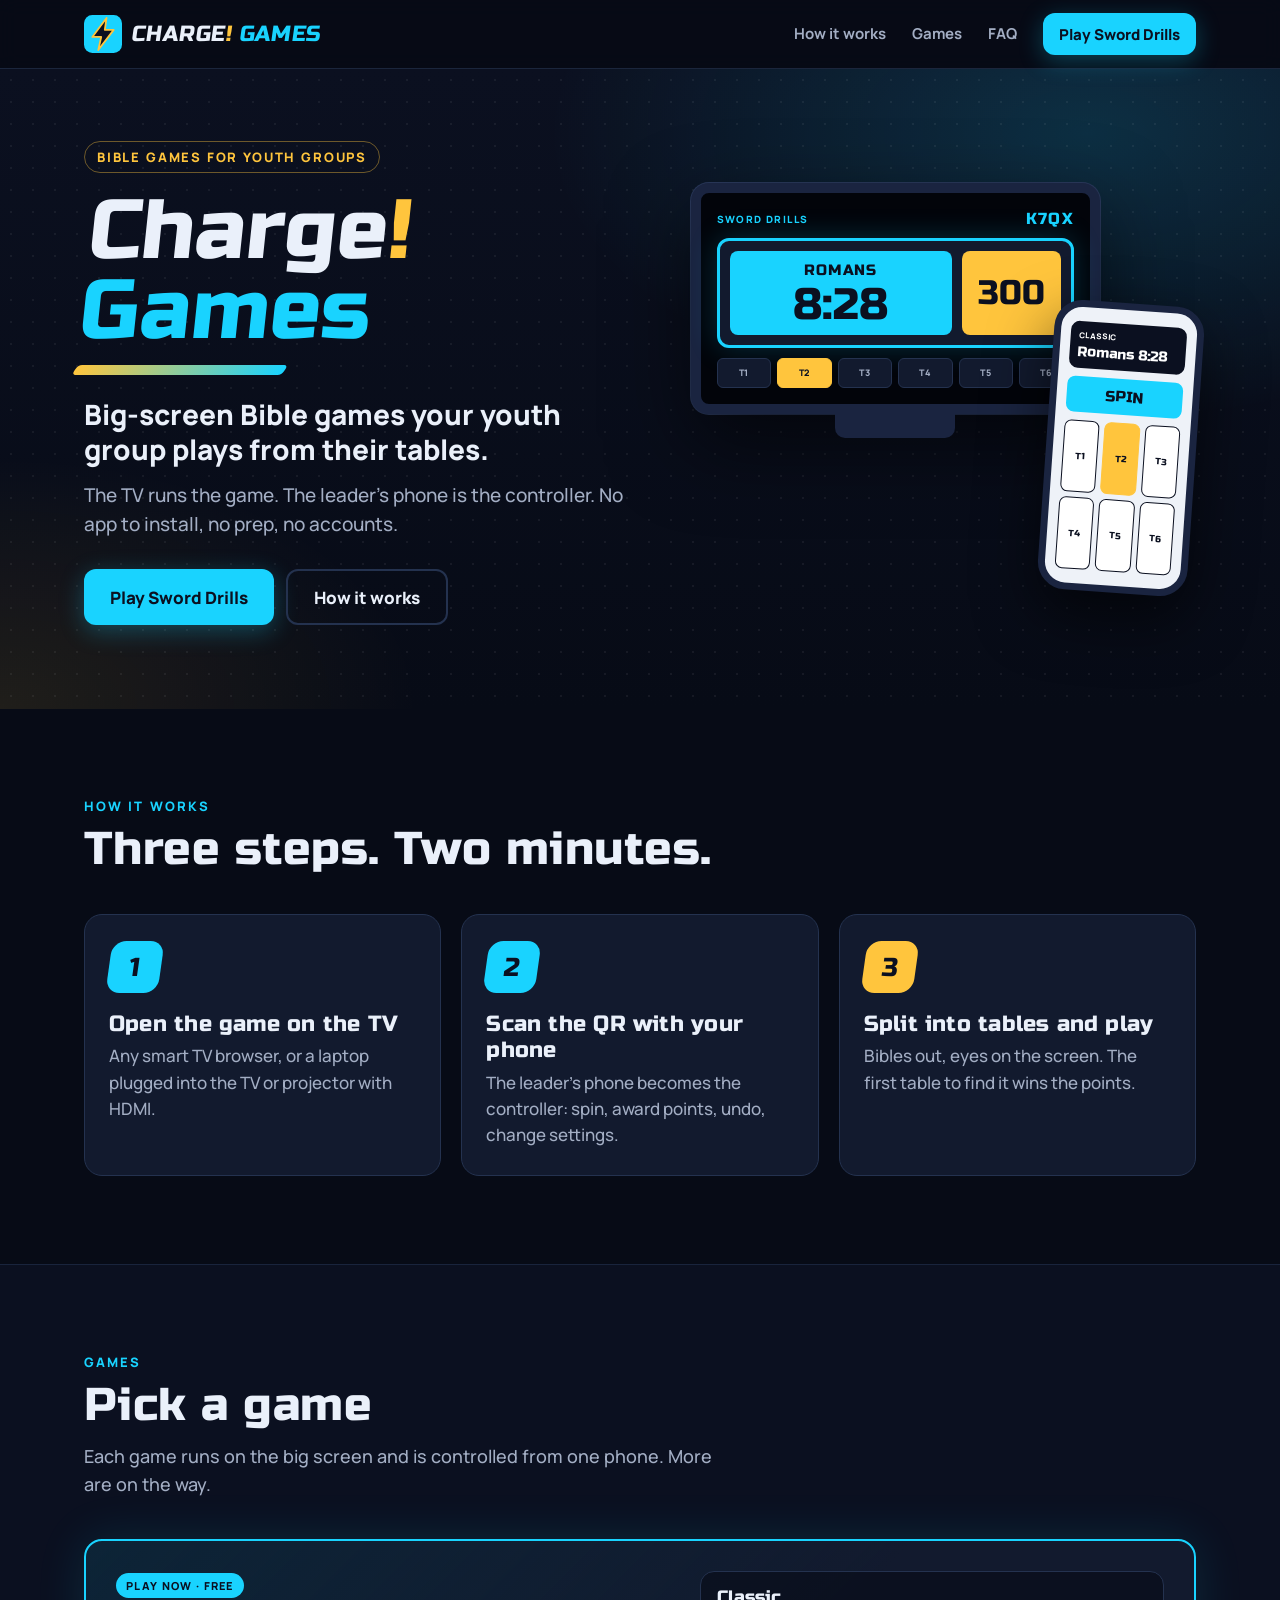
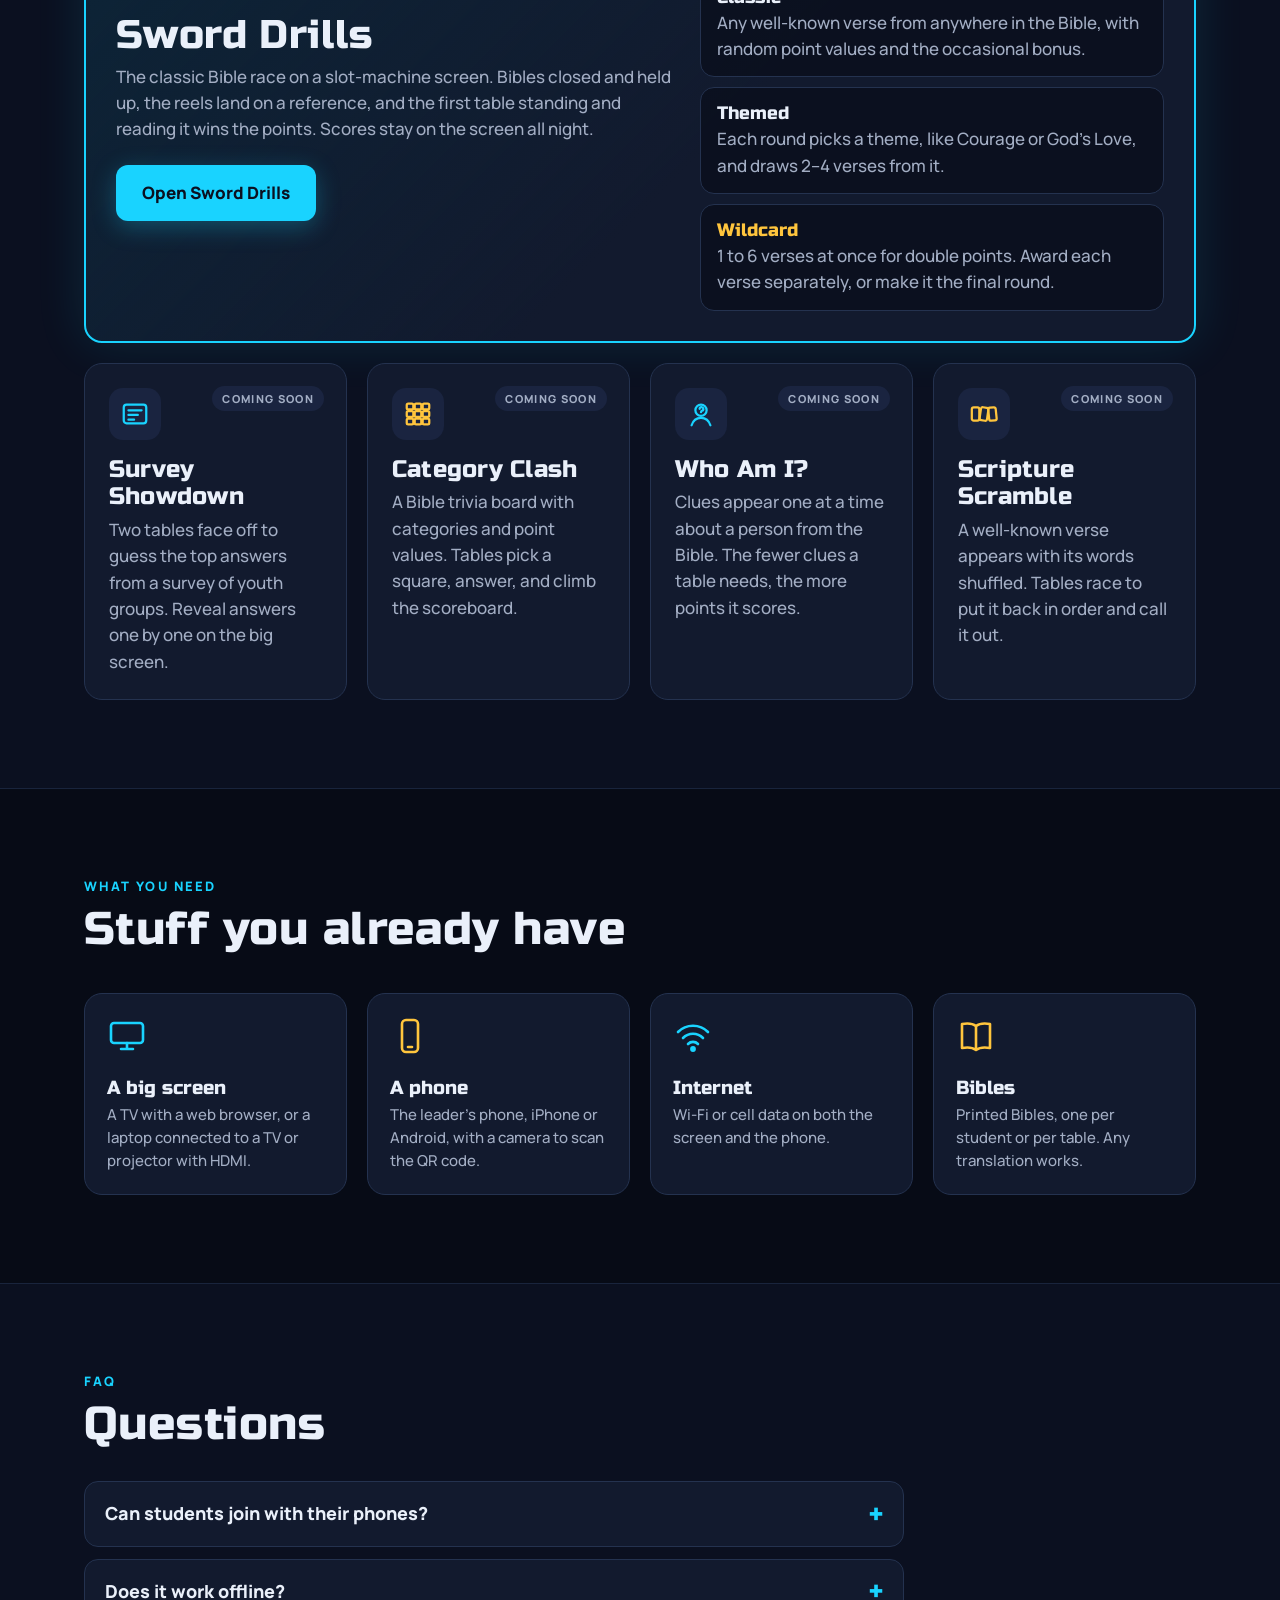
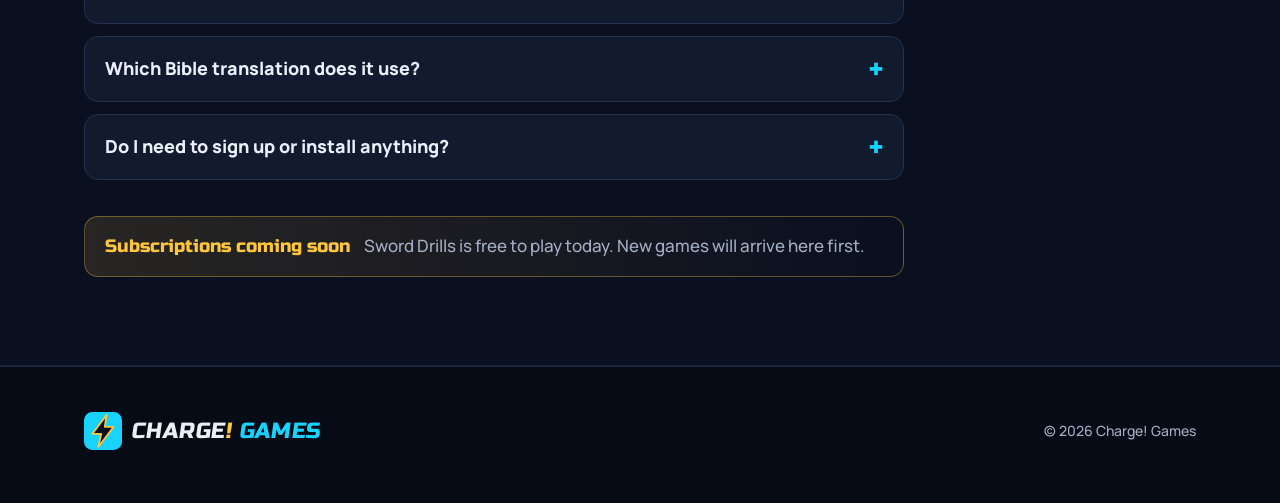
==== index.html @ de653fb7 "Charge! Games: landing page (hero, how it works, game cards, what you need, FAQ), brand assets (word" ====
<!DOCTYPE html>
<html lang="en">
<head>
  <meta charset="utf-8">
  <meta name="viewport" content="width=device-width, initial-scale=1">
  <title>Charge! Games · Big-screen Bible games for youth groups</title>
  <meta name="description" content="Big-screen Bible games your youth group plays from their tables. The TV runs the game, the leader's phone is the controller. No app, no prep.">
  <link rel="canonical" href="https://pastorontherun.github.io/charge-games/">
  <meta name="theme-color" content="#0B1020">
  <meta property="og:type" content="website">
  <meta property="og:site_name" content="Charge! Games">
  <meta property="og:title" content="Charge! Games · Big-screen Bible games for youth groups">
  <meta property="og:description" content="The TV runs the game, the leader's phone is the controller. No app, no prep. Play Sword Drills free.">
  <meta property="og:url" content="https://pastorontherun.github.io/charge-games/">
  <meta property="og:image" content="https://pastorontherun.github.io/charge-games/assets/og.png">
  <meta property="og:image:width" content="1200">
  <meta property="og:image:height" content="630">
  <meta property="og:image:alt" content="Charge! Games: big-screen Bible games your youth group plays from their tables">
  <meta name="twitter:card" content="summary_large_image">
  <link rel="icon" type="image/svg+xml" href="assets/favicon.svg">
  <link rel="icon" type="image/png" sizes="32x32" href="assets/favicon-32.png">
  <link rel="apple-touch-icon" href="assets/apple-touch-icon.png">
  <link rel="preconnect" href="https://fonts.googleapis.com">
  <link rel="preconnect" href="https://fonts.gstatic.com" crossorigin>
  <link rel="stylesheet" href="https://fonts.googleapis.com/css2?family=Russo+One&family=Manrope:wght@500;600;700;800&display=swap">
  <style>
    :root { --ink: #0B1020; --deep: #070B16; --panel: #121A2E; --line: #24324F; --cyan: #19D3FF; --gold: #FFC53D; --mute: #A3AEC4; --text: #EAF0FA;
      --disp: "Russo One", "Arial Black", sans-serif; --body: Manrope, system-ui, -apple-system, "Segoe UI", Roboto, sans-serif; }
    * { box-sizing: border-box; }
    html { scroll-behavior: smooth; }
    body { margin: 0; background: var(--deep); color: var(--text); font: 500 17px/1.55 var(--body); -webkit-font-smoothing: antialiased; }
    a { color: var(--cyan); }
    .wrap { max-width: 1160px; margin: 0 auto; padding: 0 24px; }
    h1, h2, h3, .disp { font-family: var(--disp); font-weight: 400; letter-spacing: .01em; font-synthesis: none; }
    .sr { position: absolute; width: 1px; height: 1px; overflow: hidden; clip: rect(0 0 0 0); }
    :focus-visible { outline: 3px solid var(--gold); outline-offset: 3px; border-radius: 6px; }

    /* wordmark */
    .wm { display: inline-flex; align-items: center; min-height: 48px; text-decoration: none; color: var(--text); line-height: 1; }
    .wm svg { width: 38px; height: 38px; flex: 0 0 auto; }
    .wm .w { margin-left: 10px; font-family: var(--disp); font-size: 22px; letter-spacing: .02em; transform: skewX(-8deg); white-space: nowrap; }
    .wm .w i { font-style: normal; color: var(--gold); }
    .wm .w span { color: var(--cyan); }

    /* header */
    header.top { position: sticky; top: 0; z-index: 10; background: rgba(7,11,22,.86); backdrop-filter: blur(10px); -webkit-backdrop-filter: blur(10px); border-bottom: 1px solid rgba(36,50,79,.7); }
    header.top .wrap { display: flex; align-items: center; height: 68px; }
    nav { margin-left: auto; display: flex; align-items: center; }
    nav a { color: var(--mute); text-decoration: none; font-weight: 700; font-size: 15px; margin-left: 26px; padding: 12px 0; }
    nav a:hover { color: var(--text); }
    .btn { display: inline-flex; align-items: center; justify-content: center; min-height: 48px; padding: 0 22px; border-radius: 12px; font: 800 16px var(--body); text-decoration: none; white-space: nowrap; }
    .btn.p { background: var(--cyan); color: var(--ink); box-shadow: 0 6px 24px rgba(25,211,255,.28); }
    .btn.p:hover { background: #5BE1FF; }
    .btn.g { border: 2px solid var(--line); color: var(--text); }
    .btn.g:hover { border-color: var(--cyan); }
    nav .btn { margin-left: 26px; min-height: 42px; padding: 0 16px; font-size: 15px; color: var(--ink); }

    /* hero */
    .hero { position: relative; overflow: hidden; padding: 72px 0 84px;
      background: radial-gradient(900px 480px at 85% 10%, rgba(25,211,255,.16), transparent 60%), radial-gradient(700px 420px at 0% 100%, rgba(255,197,61,.10), transparent 60%),
                  linear-gradient(var(--ink), var(--deep)); }
    .hero:before { content: ""; position: absolute; inset: 0; background-image: radial-gradient(circle, rgba(255,255,255,.06) 1px, transparent 1.4px); background-size: 22px 22px; pointer-events: none; }
    .hero .wrap { position: relative; display: grid; grid-template-columns: 1.05fr .95fr; gap: 48px; align-items: center; }
    .kick { display: inline-block; font: 800 13px var(--body); letter-spacing: .14em; text-transform: uppercase; color: var(--gold); border: 1px solid rgba(255,197,61,.4); border-radius: 999px; padding: 6px 12px; }
    .hero h1 { margin: 18px 0 0; font-size: 84px; line-height: .95; transform: skewX(-6deg); transform-origin: left; }
    .hero h1 .c { color: var(--cyan); } .hero h1 .x { color: var(--gold); }
    .hero h1 .slash { display: block; width: 210px; height: 10px; margin-top: 14px; border-radius: 4px; background: linear-gradient(90deg, var(--gold), var(--cyan)); transform: skewX(-30deg); }
    .tag { margin: 22px 0 0; font: 800 28px/1.25 var(--body); color: var(--text); max-width: 560px; }
    .lede { margin: 14px 0 0; color: var(--mute); font-size: 19px; max-width: 540px; }
    .ctas { margin-top: 30px; display: flex; flex-wrap: wrap; gap: 12px; }
    .ctas .btn { min-height: 56px; font-size: 17px; padding: 0 26px; }

    /* hero illustration: CSS TV + phone (no photos) */
    .scene { position: relative; height: 420px; }
    .tv { position: absolute; left: 0; right: 96px; top: 10px; aspect-ratio: 16 / 9; background: #02040A; border: 10px solid #1A2440; border-radius: 18px; box-shadow: 0 30px 80px rgba(0,0,0,.55), 0 0 0 1px #2B3A5E; padding: 16px; display: flex; flex-direction: column; }
    .tv:after { content: ""; position: absolute; left: 50%; bottom: -34px; width: 120px; height: 24px; transform: translateX(-50%); background: #1A2440; border-radius: 0 0 10px 10px; }
    .tv .bar { display: flex; align-items: center; font: 800 10px var(--body); letter-spacing: .14em; text-transform: uppercase; color: var(--cyan); }
    .tv .bar b { margin-left: auto; font: 400 16px var(--disp); color: var(--cyan); letter-spacing: .08em; }
    .reel { flex: 1; margin-top: 10px; display: flex; gap: 10px; border: 3px solid var(--cyan); border-radius: 12px; padding: 10px; background: var(--panel); box-shadow: 0 0 30px rgba(25,211,255,.2); }
    .reel div { border-radius: 8px; background: var(--cyan); color: var(--ink); display: flex; flex-direction: column; align-items: center; justify-content: center; font-family: var(--disp); text-align: center; }
    .reel .r1 { flex: 1; } .reel .r1 small { font-size: 15px; letter-spacing: .06em; } .reel .r1 strong { font-weight: 400; font-size: 44px; line-height: 1; }
    .reel .r2 { flex: 0 0 30%; background: var(--gold); font-size: 34px; }
    .tv .tables { display: flex; gap: 6px; margin-top: 10px; }
    .tv .tables span { flex: 1; height: 30px; border-radius: 6px; background: var(--panel); border: 1px solid var(--line); font: 800 9px var(--body); color: var(--mute); display: flex; align-items: center; justify-content: center; letter-spacing: .08em; }
    .tv .tables span.l { background: var(--gold); color: var(--ink); border-color: var(--gold); }
    .phone { position: absolute; right: 0; bottom: 0; width: 150px; height: 290px; background: #EEF2F8; border: 7px solid #1A2440; border-radius: 28px; box-shadow: 0 24px 60px rgba(0,0,0,.6); padding: 14px 10px; display: flex; flex-direction: column; transform: rotate(4deg); }
    .phone .now { background: var(--ink); border-radius: 9px; color: #fff; padding: 8px; font: 800 8px var(--body); letter-spacing: .1em; text-transform: uppercase; }
    .phone .now b { display: block; font: 400 14px var(--disp); letter-spacing: 0; text-transform: none; margin-top: 3px; color: #fff; }
    .phone .spin { margin-top: 8px; height: 36px; border-radius: 8px; background: var(--cyan); color: var(--ink); font: 400 15px var(--disp); display: flex; align-items: center; justify-content: center; }
    .phone .grid { margin-top: 8px; display: grid; grid-template-columns: 1fr 1fr 1fr; gap: 5px; flex: 1; }
    .phone .grid i { border: 1.5px solid var(--ink); border-radius: 7px; background: #fff; font: 400 9px var(--disp); font-style: normal; color: var(--ink); display: flex; align-items: center; justify-content: center; }
    .phone .grid i.l { background: var(--gold); border-color: var(--gold); }

    /* sections */
    section.s { padding: 88px 0; }
    section.s.alt { background: var(--ink); border-top: 1px solid rgba(36,50,79,.6); border-bottom: 1px solid rgba(36,50,79,.6); }
    .eyebrow { font: 800 13px var(--body); letter-spacing: .16em; text-transform: uppercase; color: var(--cyan); }
    .s h2 { margin: 10px 0 0; font-size: 46px; line-height: 1.05; }
    .s .intro { margin: 14px 0 0; color: var(--mute); max-width: 640px; font-size: 18px; }
    .steps { margin: 40px 0 0; padding: 0; list-style: none; display: grid; grid-template-columns: repeat(3, 1fr); gap: 20px; counter-reset: st; }
    .steps li { position: relative; background: var(--panel); border: 1px solid var(--line); border-radius: 18px; padding: 26px 24px 26px; }
    .steps li:before { counter-increment: st; content: counter(st); display: flex; align-items: center; justify-content: center; width: 52px; height: 52px; border-radius: 14px; background: var(--cyan); color: var(--ink); font: 400 26px var(--disp); transform: skewX(-8deg); }
    .steps li:nth-child(3):before { background: var(--gold); }
    .steps h3 { margin: 18px 0 6px; font-size: 22px; line-height: 1.2; }
    .steps p { margin: 0; color: var(--mute); }

    .games { margin-top: 40px; display: grid; grid-template-columns: repeat(4, 1fr); gap: 20px; }
    .card { position: relative; background: var(--panel); border: 1px solid var(--line); border-radius: 18px; padding: 24px; display: flex; flex-direction: column; }
    .card .badge + .ic { margin-top: 0; }
    .card .ic { width: 52px; height: 52px; border-radius: 14px; display: flex; align-items: center; justify-content: center; background: #1A2440; }
    .card .ic svg { width: 30px; height: 30px; }
    .card h3 { margin: 16px 0 6px; font-size: 24px; line-height: 1.15; }
    .card p { margin: 0; color: var(--mute); }
    .badge { position: absolute; top: 22px; right: 22px; font: 800 11px var(--body); letter-spacing: .12em; text-transform: uppercase; border-radius: 999px; padding: 5px 10px; background: #1A2440; color: var(--mute); }
    .card.live { grid-column: 1 / -1; display: grid; grid-template-columns: 1.2fr 1fr; gap: 28px; padding: 30px; border: 2px solid var(--cyan); background: linear-gradient(135deg, rgba(25,211,255,.10), rgba(18,26,46,1) 55%); box-shadow: 0 0 50px rgba(25,211,255,.12); }
    .card.live .badge { background: var(--cyan); color: var(--ink); position: static; display: inline-block; justify-self: start; align-self: start; }
    .card.live h3 { font-size: 40px; margin-top: 14px; }
    .card.live .ctas { margin-top: 22px; }
    .modes { margin: 0; padding: 0; list-style: none; align-self: center; }
    .modes li { background: rgba(7,11,22,.6); border: 1px solid var(--line); border-radius: 14px; padding: 14px 16px; margin-bottom: 10px; color: var(--mute); }
    .modes li:last-child { margin-bottom: 0; }
    .modes b { display: block; font: 400 18px var(--disp); color: var(--text); margin-bottom: 2px; }
    .modes li:nth-child(3) b { color: var(--gold); }

    .needs { margin: 40px 0 0; padding: 0; list-style: none; display: grid; grid-template-columns: repeat(4, 1fr); gap: 20px; }
    .needs li { background: var(--panel); border: 1px solid var(--line); border-radius: 18px; padding: 22px; }
    .needs svg { width: 40px; height: 40px; }
    .needs b { display: block; margin-top: 12px; font: 400 19px var(--disp); }
    .needs span { display: block; margin-top: 4px; color: var(--mute); font-size: 15px; }

    .faq { margin-top: 32px; max-width: 820px; }
    .faq details { border: 1px solid var(--line); background: var(--panel); border-radius: 14px; margin-bottom: 12px; }
    .faq summary { cursor: pointer; list-style: none; padding: 18px 54px 18px 20px; font-weight: 800; font-size: 18px; position: relative; }
    .faq summary::-webkit-details-marker { display: none; }
    .faq summary:after { content: "+"; position: absolute; right: 20px; top: 50%; transform: translateY(-50%); font: 400 26px var(--disp); color: var(--cyan); }
    .faq details[open] summary:after { content: "–"; }
    .faq details p { margin: 0; padding: 0 20px 18px; color: var(--mute); }

    .soon { margin-top: 36px; display: flex; align-items: center; gap: 14px; background: linear-gradient(90deg, rgba(255,197,61,.12), rgba(255,197,61,0)); border: 1px solid rgba(255,197,61,.35); border-radius: 14px; padding: 16px 20px; max-width: 820px; }
    .soon b { font: 400 18px var(--disp); color: var(--gold); white-space: nowrap; }
    .soon span { color: var(--mute); }

    footer { padding: 40px 0 48px; border-top: 1px solid rgba(36,50,79,.7); }
    footer .wrap { display: flex; align-items: center; flex-wrap: wrap; gap: 16px; }
    footer small { margin-left: auto; color: var(--mute); font-size: 14px; }

    @media (max-width: 980px) {
      .hero .wrap { grid-template-columns: 1fr; }
      .scene { height: 360px; max-width: 560px; }
      .games { grid-template-columns: 1fr 1fr; } .card.live { grid-template-columns: 1fr; }
      .needs { grid-template-columns: 1fr 1fr; }
    }
    @media (max-width: 640px) {
      body { font-size: 16px; }
      .wrap { padding: 0 18px; }
      nav a:not(.btn) { display: none; }
      nav .btn { margin-left: 0; }
      .wm .w { font-size: 19px; } .wm svg { width: 34px; height: 34px; }
      .hero { padding: 44px 0 56px; }
      .hero h1 { font-size: 56px; }
      .tag { font-size: 22px; } .lede { font-size: 17px; }
      .ctas .btn { flex: 1 1 100%; }
      .scene { height: 260px; }
      .tv { right: 84px; border-width: 7px; padding: 9px; border-radius: 14px; }
      .tv .bar { font-size: 8px; } .tv .bar b { font-size: 12px; }
      .reel { padding: 6px; gap: 6px; margin-top: 6px; } .reel .r1 small { font-size: 10px; } .reel .r1 strong { font-size: 24px; } .reel .r2 { font-size: 20px; }
      .tv .tables { margin-top: 6px; gap: 4px; } .tv .tables span { height: 18px; font-size: 6px; }
      .phone { width: 104px; height: 200px; border-width: 5px; border-radius: 20px; padding: 9px 7px; }
      .phone .now { font-size: 6px; padding: 5px; } .phone .now b { font-size: 10px; }
      .phone .spin { height: 24px; font-size: 11px; margin-top: 6px; } .phone .grid { gap: 3px; margin-top: 6px; } .phone .grid i { font-size: 7px; border-radius: 5px; }
      section.s { padding: 60px 0; }
      .s h2 { font-size: 34px; }
      .steps, .games, .needs { grid-template-columns: 1fr; }
      .card.live { grid-column: auto; padding: 22px; } .card.live h3 { font-size: 32px; }
      .soon { flex-direction: column; align-items: flex-start; gap: 4px; }
      footer small { margin-left: 0; width: 100%; }
    }
    @media (prefers-reduced-motion: reduce) { html { scroll-behavior: auto; } }
  </style>
</head>
<body>
<header class="top">
  <div class="wrap">
    <a class="wm" href="./" aria-label="Charge! Games home">
      <svg viewBox="0 0 64 64" aria-hidden="true"><rect width="64" height="64" rx="14" fill="#19D3FF"/><path d="M38 5 14 37h15l-5 22 26-34H35z" fill="#0B1020" stroke="#FFC53D" stroke-width="3" stroke-linejoin="round"/></svg>
      <span class="w">CHARGE<i>!</i> <span>GAMES</span></span>
    </a>
    <nav aria-label="Main">
      <a href="#how">How it works</a><a href="#games">Games</a><a href="#faq">FAQ</a>
      <a class="btn p" href="sword-drills/">Play Sword Drills</a>
    </nav>
  </div>
</header>

<main>
  <section class="hero">
    <div class="wrap">
      <div>
        <span class="kick">Bible games for youth groups</span>
        <h1>Charge<span class="x">!</span><br><span class="c">Games</span><span class="slash" aria-hidden="true"></span></h1>
        <p class="tag">Big-screen Bible games your youth group plays from their tables.</p>
        <p class="lede">The TV runs the game. The leader’s phone is the controller. No app to install, no prep, no accounts.</p>
        <div class="ctas"><a class="btn p" href="sword-drills/">Play Sword Drills</a><a class="btn g" href="#how">How it works</a></div>
      </div>
      <div class="scene" aria-hidden="true">
        <div class="tv">
          <div class="bar">Sword Drills<b>K7QX</b></div>
          <div class="reel"><div class="r1"><small>ROMANS</small><strong>8:28</strong></div><div class="r2">300</div></div>
          <div class="tables"><span>T1</span><span class="l">T2</span><span>T3</span><span>T4</span><span>T5</span><span>T6</span></div>
        </div>
        <div class="phone">
          <div class="now">Classic<b>Romans 8:28</b></div>
          <div class="spin">SPIN</div>
          <div class="grid"><i>T1</i><i class="l">T2</i><i>T3</i><i>T4</i><i>T5</i><i>T6</i></div>
        </div>
      </div>
    </div>
  </section>

  <section class="s" id="how">
    <div class="wrap">
      <div class="eyebrow">How it works</div>
      <h2>Three steps. Two minutes.</h2>
      <ol class="steps">
        <li><h3>Open the game on the TV</h3><p>Any smart TV browser, or a laptop plugged into the TV or projector with HDMI.</p></li>
        <li><h3>Scan the QR with your phone</h3><p>The leader’s phone becomes the controller: spin, award points, undo, change settings.</p></li>
        <li><h3>Split into tables and play</h3><p>Bibles out, eyes on the screen. The first table to find it wins the points.</p></li>
      </ol>
    </div>
  </section>

  <section class="s alt" id="games">
    <div class="wrap">
      <div class="eyebrow">Games</div>
      <h2>Pick a game</h2>
      <p class="intro">Each game runs on the big screen and is controlled from one phone. More are on the way.</p>
      <div class="games">
        <article class="card live">
          <div>
            <span class="badge">Play now · free</span>
            <h3>Sword Drills</h3>
            <p>The classic Bible race on a slot-machine screen. Bibles closed and held up, the reels land on a reference, and the first table standing and reading it wins the points. Scores stay on the screen all night.</p>
            <div class="ctas"><a class="btn p" href="sword-drills/">Open Sword Drills</a></div>
          </div>
          <ul class="modes">
            <li><b>Classic</b>Any well-known verse from anywhere in the Bible, with random point values and the occasional bonus.</li>
            <li><b>Themed</b>Each round picks a theme, like Courage or God’s Love, and draws 2–4 verses from it.</li>
            <li><b>Wildcard</b>1 to 6 verses at once for double points. Award each verse separately, or make it the final round.</li>
          </ul>
        </article>
        <article class="card">
          <span class="badge">Coming soon</span>
          <div class="ic"><svg viewBox="0 0 32 32" fill="none" stroke="#19D3FF" stroke-width="2.4" stroke-linecap="round"><rect x="4" y="6" width="24" height="20" rx="3"/><path d="M9 12h14M9 17h10M9 22h6"/></svg></div>
          <h3>Survey Showdown</h3>
          <p>Two tables face off to guess the top answers from a survey of youth groups. Reveal answers one by one on the big screen.</p>
        </article>
        <article class="card">
          <span class="badge">Coming soon</span>
          <div class="ic"><svg viewBox="0 0 32 32" fill="none" stroke="#FFC53D" stroke-width="2.4"><rect x="4" y="5" width="7" height="6" rx="1.5"/><rect x="12.5" y="5" width="7" height="6" rx="1.5"/><rect x="21" y="5" width="7" height="6" rx="1.5"/><rect x="4" y="13" width="7" height="6" rx="1.5"/><rect x="12.5" y="13" width="7" height="6" rx="1.5"/><rect x="21" y="13" width="7" height="6" rx="1.5"/><rect x="4" y="21" width="7" height="6" rx="1.5"/><rect x="12.5" y="21" width="7" height="6" rx="1.5"/><rect x="21" y="21" width="7" height="6" rx="1.5"/></svg></div>
          <h3>Category Clash</h3>
          <p>A Bible trivia board with categories and point values. Tables pick a square, answer, and climb the scoreboard.</p>
        </article>
        <article class="card">
          <span class="badge">Coming soon</span>
          <div class="ic"><svg viewBox="0 0 32 32" fill="none" stroke="#19D3FF" stroke-width="2.4" stroke-linecap="round"><circle cx="16" cy="12" r="6"/><path d="M6 28c1.5-5 5.5-8 10-8s8.5 3 10 8"/><path d="M14.5 10.5a2 2 0 1 1 2.5 2c-.6.3-1 .8-1 1.5"/></svg></div>
          <h3>Who Am I?</h3>
          <p>Clues appear one at a time about a person from the Bible. The fewer clues a table needs, the more points it scores.</p>
        </article>
        <article class="card">
          <span class="badge">Coming soon</span>
          <div class="ic"><svg viewBox="0 0 32 32" fill="none" stroke="#FFC53D" stroke-width="2.4" stroke-linecap="round"><rect x="3" y="9" width="8" height="14" rx="2"/><rect x="12" y="9" width="8" height="14" rx="2" transform="rotate(8 16 16)"/><rect x="21" y="9" width="8" height="14" rx="2" transform="rotate(-6 25 16)"/></svg></div>
          <h3>Scripture Scramble</h3>
          <p>A well-known verse appears with its words shuffled. Tables race to put it back in order and call it out.</p>
        </article>
      </div>
    </div>
  </section>

  <section class="s" id="need">
    <div class="wrap">
      <div class="eyebrow">What you need</div>
      <h2>Stuff you already have</h2>
      <ul class="needs">
        <li><svg viewBox="0 0 40 40" fill="none" stroke="#19D3FF" stroke-width="2.6" stroke-linecap="round"><rect x="4" y="7" width="32" height="20" rx="3"/><path d="M14 33h12M20 27v6"/></svg><b>A big screen</b><span>A TV with a web browser, or a laptop connected to a TV or projector with HDMI.</span></li>
        <li><svg viewBox="0 0 40 40" fill="none" stroke="#FFC53D" stroke-width="2.6" stroke-linecap="round"><rect x="12" y="4" width="16" height="32" rx="4"/><path d="M18 31h4"/></svg><b>A phone</b><span>The leader’s phone, iPhone or Android, with a camera to scan the QR code.</span></li>
        <li><svg viewBox="0 0 40 40" fill="none" stroke="#19D3FF" stroke-width="2.6" stroke-linecap="round"><path d="M5 16a21 21 0 0 1 30 0M10 22a14 14 0 0 1 20 0M15 28a7 7 0 0 1 10 0"/><circle cx="20" cy="33" r="1.6" fill="#19D3FF"/></svg><b>Internet</b><span>Wi-Fi or cell data on both the screen and the phone.</span></li>
        <li><svg viewBox="0 0 40 40" fill="none" stroke="#FFC53D" stroke-width="2.6" stroke-linejoin="round"><path d="M20 10c-4-3-9-3-14-2v24c5-1 10-1 14 2 4-3 9-3 14-2V8c-5-1-10-1-14 2z"/><path d="M20 10v24"/></svg><b>Bibles</b><span>Printed Bibles, one per student or per table. Any translation works.</span></li>
      </ul>
    </div>
  </section>

  <section class="s alt" id="faq">
    <div class="wrap">
      <div class="eyebrow">FAQ</div>
      <h2>Questions</h2>
      <div class="faq">
        <details><summary>Can students join with their phones?</summary><p>No. Only the leader’s phone connects, as the controller. Students play with Bibles at their tables, so nobody needs a phone, an account, or an app.</p></details>
        <details><summary>Does it work offline?</summary><p>No. The screen and the phone talk over the internet, so both need a connection (Wi-Fi or cell data). If the connection drops, scores are saved on the screen and the phone reconnects on its own.</p></details>
        <details><summary>Which Bible translation does it use?</summary><p>None. The games show references only (like “Romans 8:28”), never the verse text, so any translation your group reads works.</p></details>
        <details><summary>Do I need to sign up or install anything?</summary><p>No. Open the game in a browser and scan the code. Nothing to install and no sign-in.</p></details>
      </div>
      <div class="soon"><b>Subscriptions coming soon</b><span>Sword Drills is free to play today. New games will arrive here first.</span></div>
    </div>
  </section>
</main>

<footer>
  <div class="wrap">
    <a class="wm" href="./" aria-label="Charge! Games home">
      <svg viewBox="0 0 64 64" aria-hidden="true"><rect width="64" height="64" rx="14" fill="#19D3FF"/><path d="M38 5 14 37h15l-5 22 26-34H35z" fill="#0B1020" stroke="#FFC53D" stroke-width="3" stroke-linejoin="round"/></svg>
      <span class="w">CHARGE<i>!</i> <span>GAMES</span></span>
    </a>
    <small>© 2026 Charge! Games</small>
  </div>
</footer>
</body>
</html>
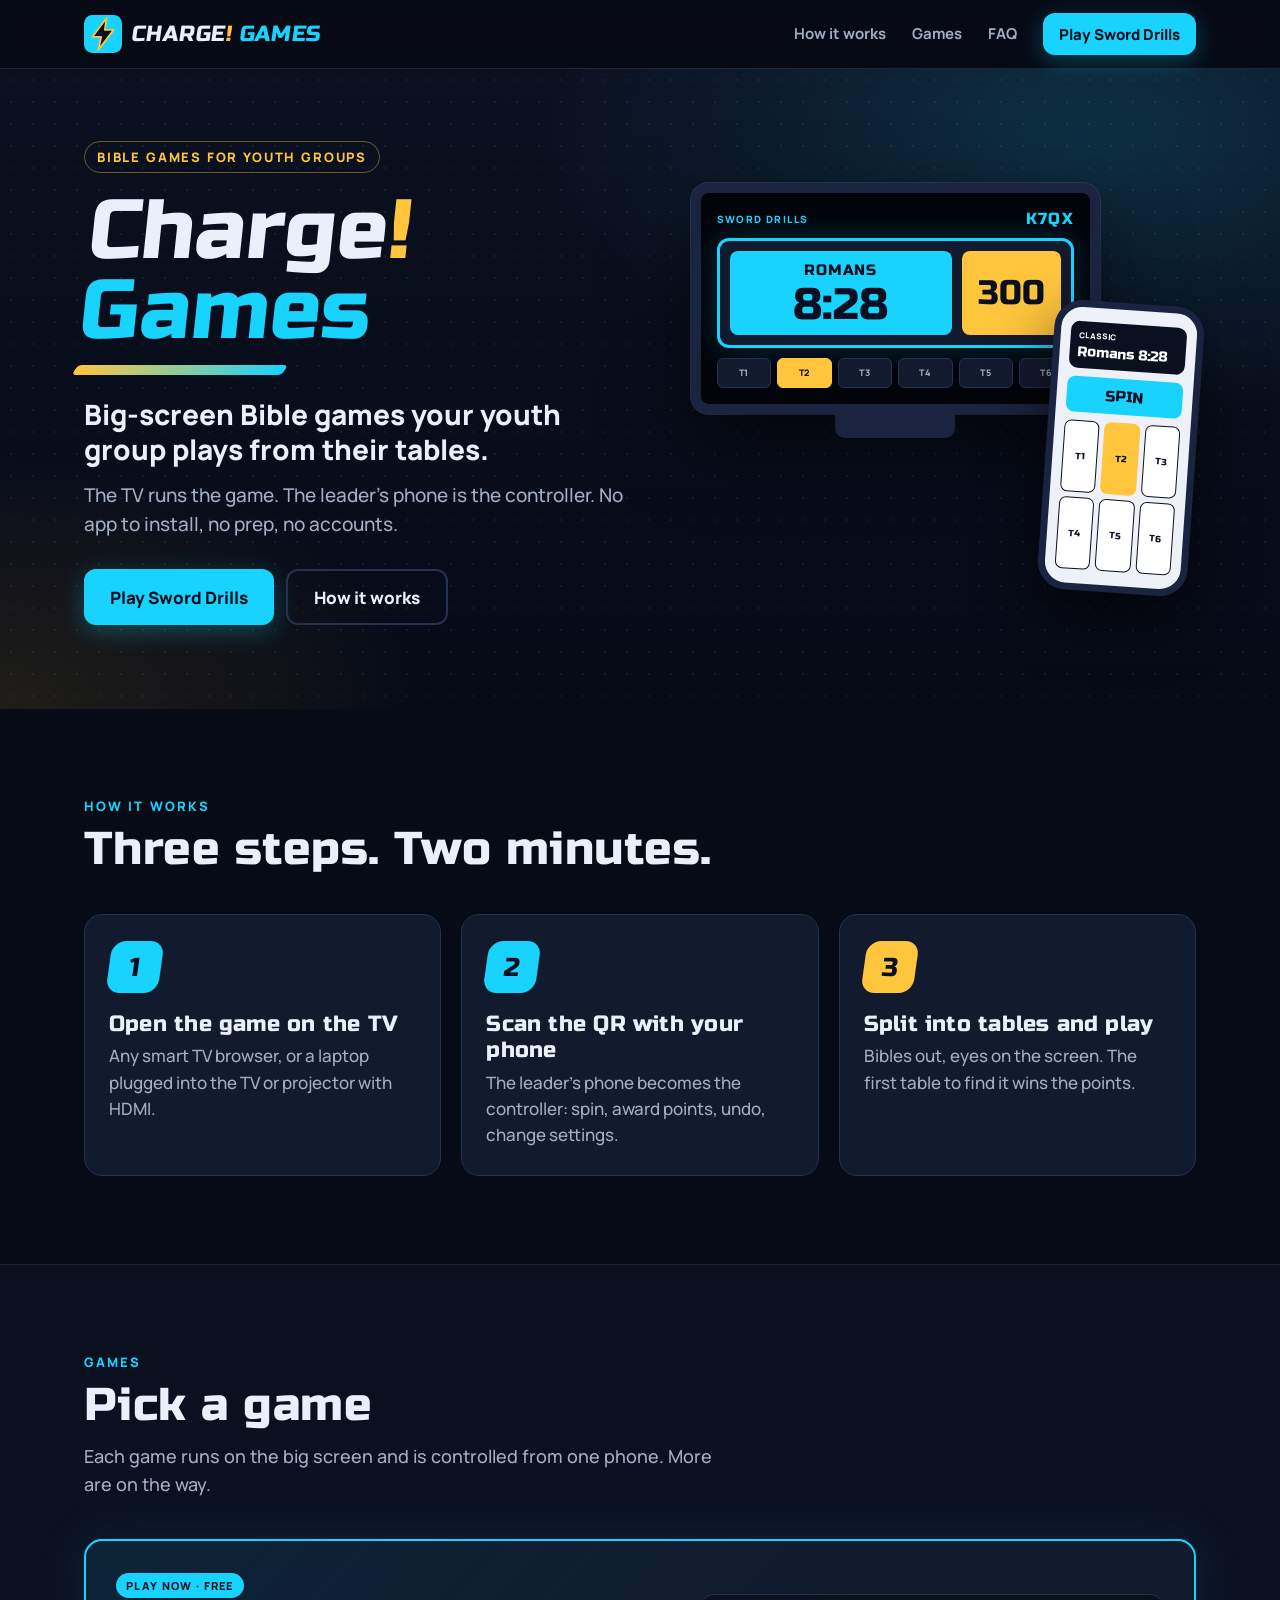
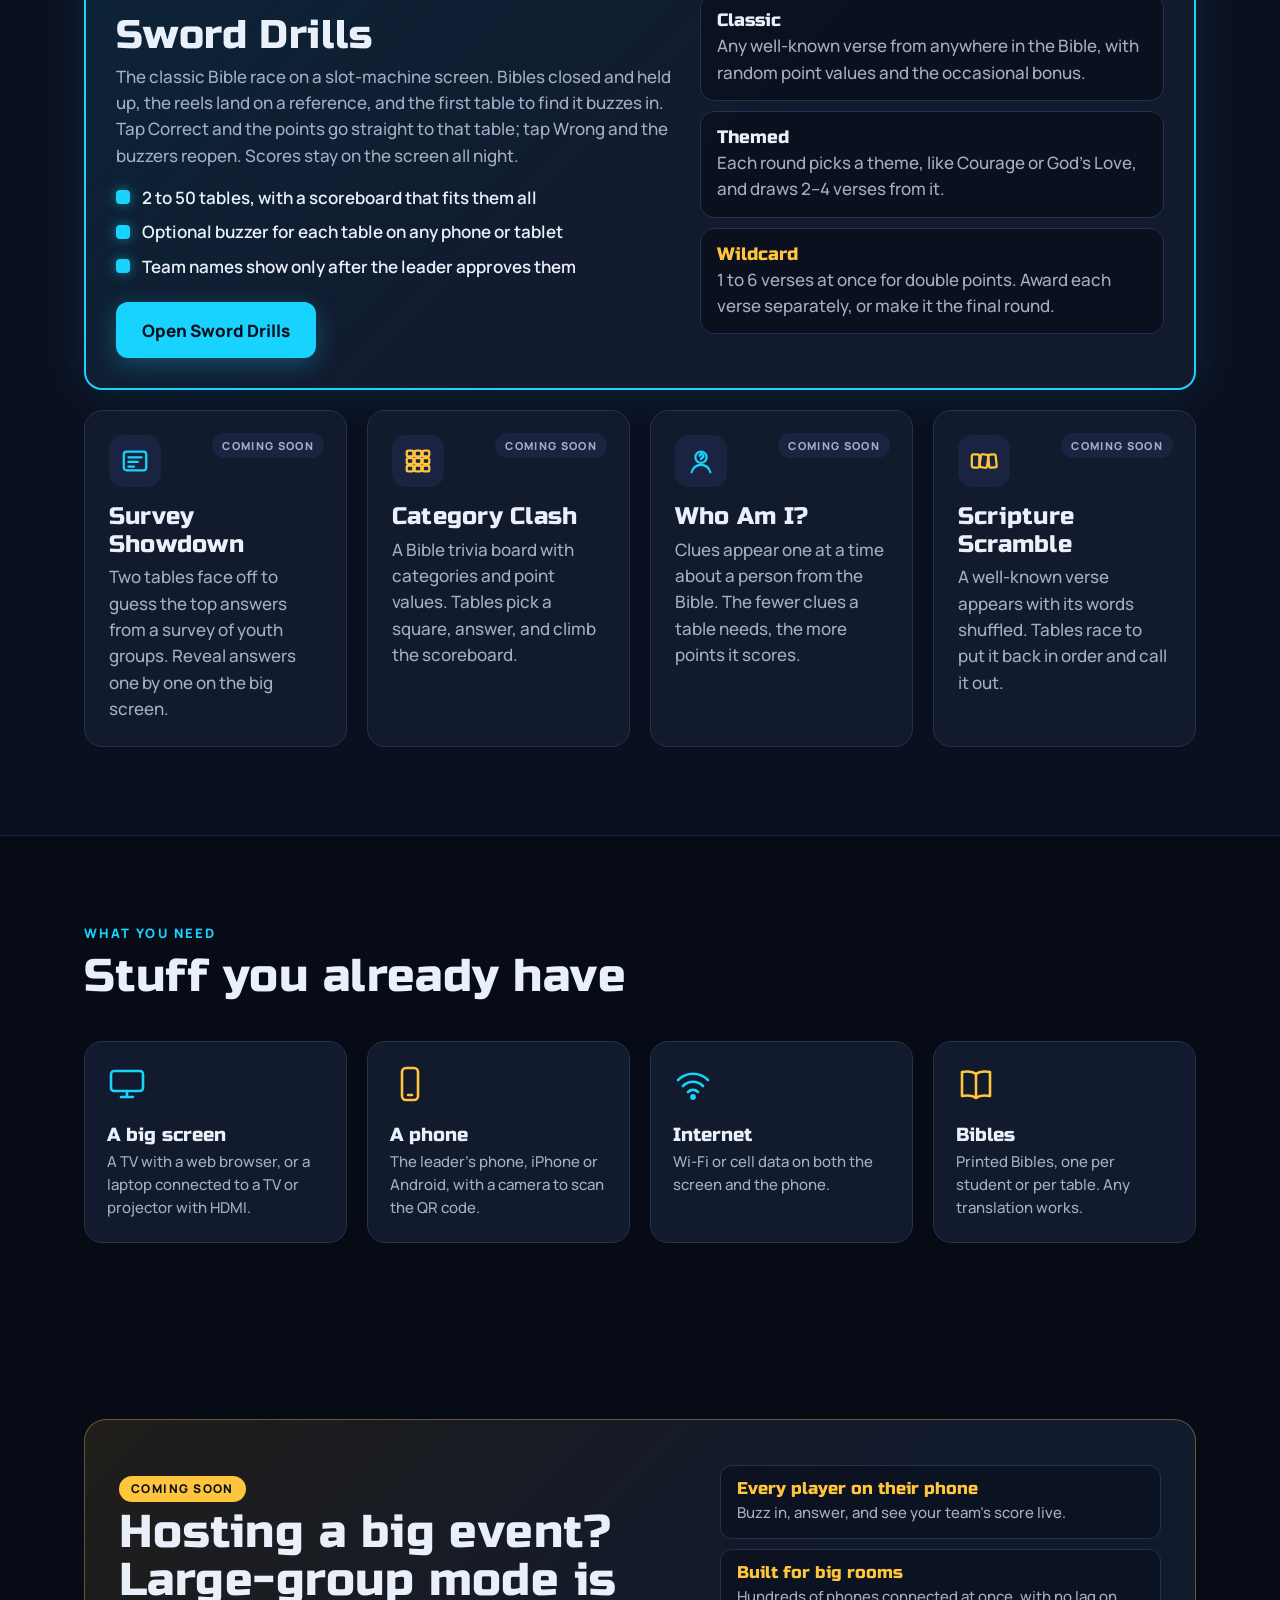
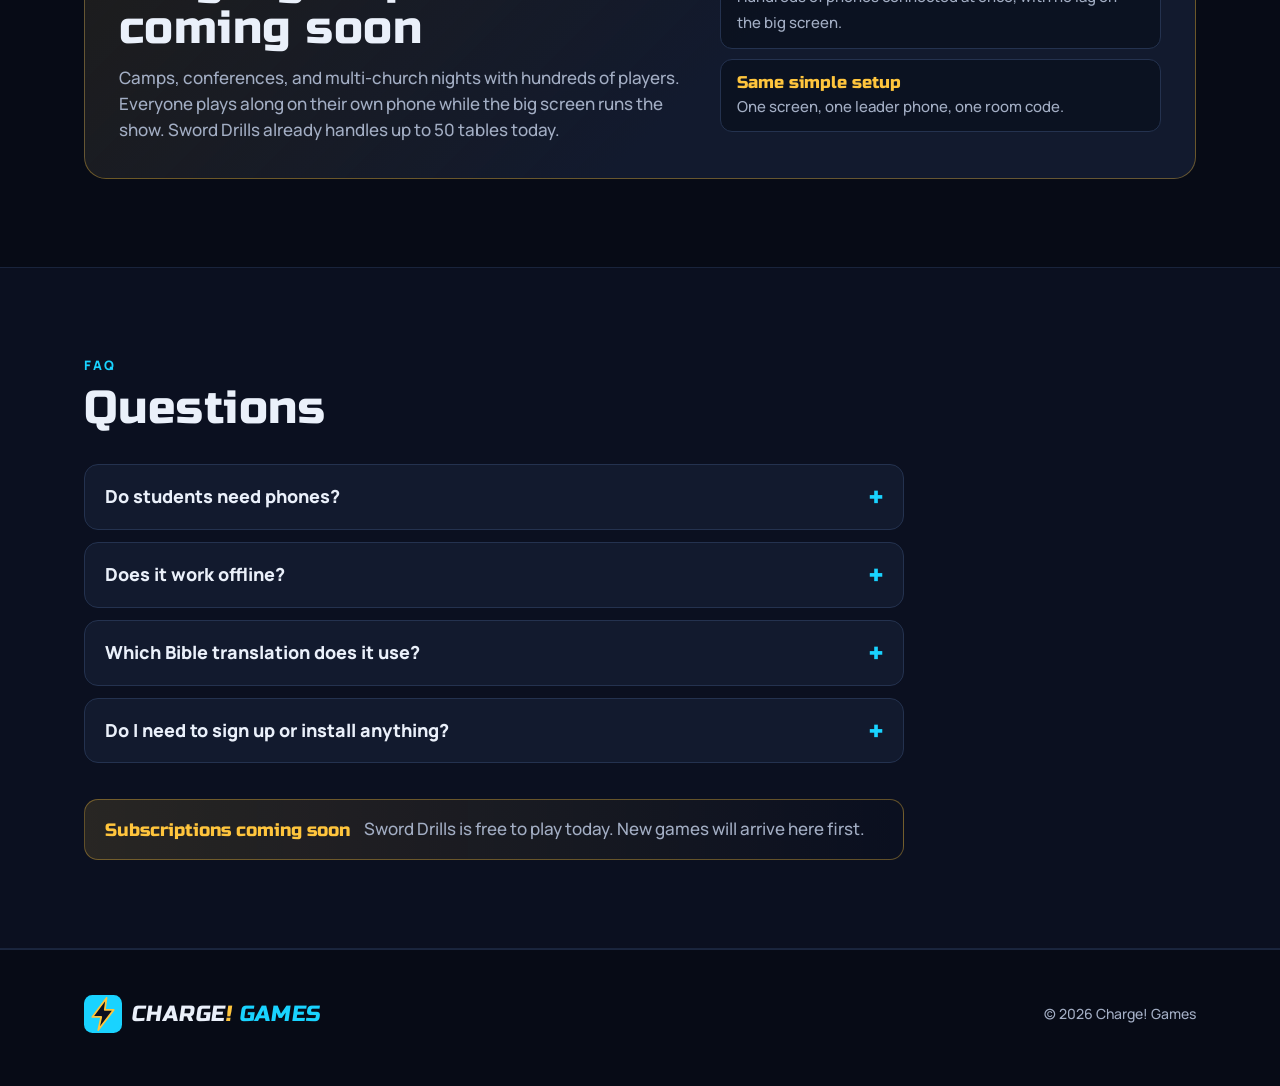
==== commit ddab9ea5: "Shared core, buzz-in, name approval, 2-50 tables, table buzzers, roadmap - shared/charge-core.js/.cs" ====
--- a/index.html
+++ b/index.html
@@ -116,6 +116,17 @@
     .card.live .badge { background: var(--cyan); color: var(--ink); position: static; display: inline-block; justify-self: start; align-self: start; }
     .card.live h3 { font-size: 40px; margin-top: 14px; }
     .card.live .ctas { margin-top: 22px; }
+    .facts { list-style: none; margin: 16px 0 0; padding: 0; display: grid; gap: 8px; }
+    .facts li { position: relative; padding-left: 26px; color: var(--text, #E6ECF7); font-weight: 600; }
+    .facts li::before { content: ""; position: absolute; left: 0; top: .32em; width: 14px; height: 14px; border-radius: 4px; background: var(--cyan); box-shadow: 0 0 12px rgba(25,211,255,.5); }
+    .big { display: grid; grid-template-columns: 1.3fr 1fr; gap: 28px; align-items: center; background: linear-gradient(135deg, rgba(255,197,61,.10), rgba(18,26,46,1) 60%); border: 1px solid rgba(255,197,61,.35); border-radius: 22px; padding: 34px; }
+    .big h2 { margin-top: 6px; }
+    .big p { color: var(--mute); margin: 12px 0 0; }
+    .big ul { list-style: none; margin: 0; padding: 0; display: grid; gap: 10px; }
+    .big li { background: rgba(7,11,22,.55); border: 1px solid var(--line); border-radius: 12px; padding: 12px 16px; }
+    .big li b { display: block; font: 400 17px var(--disp); color: var(--gold); }
+    .big li span { color: var(--mute); font-size: 15px; }
+    .big .tag { display: inline-block; font: 800 12px/1 var(--body, inherit); letter-spacing: .12em; text-transform: uppercase; background: var(--gold); color: var(--ink); border-radius: 999px; padding: 7px 12px; }
     .modes { margin: 0; padding: 0; list-style: none; align-self: center; }
     .modes li { background: rgba(7,11,22,.6); border: 1px solid var(--line); border-radius: 14px; padding: 14px 16px; margin-bottom: 10px; color: var(--mute); }
     .modes li:last-child { margin-bottom: 0; }
@@ -145,12 +156,14 @@
     footer small { margin-left: auto; color: var(--mute); font-size: 14px; }
 
     @media (max-width: 980px) {
+      .big { grid-template-columns: 1fr; }
       .hero .wrap { grid-template-columns: 1fr; }
       .scene { height: 360px; max-width: 560px; }
       .games { grid-template-columns: 1fr 1fr; } .card.live { grid-template-columns: 1fr; }
       .needs { grid-template-columns: 1fr 1fr; }
     }
     @media (max-width: 640px) {
+      .big { padding: 22px; border-radius: 18px; }
       body { font-size: 16px; }
       .wrap { padding: 0 18px; }
       nav a:not(.btn) { display: none; }
@@ -239,7 +252,12 @@
           <div>
             <span class="badge">Play now · free</span>
             <h3>Sword Drills</h3>
-            <p>The classic Bible race on a slot-machine screen. Bibles closed and held up, the reels land on a reference, and the first table standing and reading it wins the points. Scores stay on the screen all night.</p>
+            <p>The classic Bible race on a slot-machine screen. Bibles closed and held up, the reels land on a reference, and the first table to find it buzzes in. Tap Correct and the points go straight to that table; tap Wrong and the buzzers reopen. Scores stay on the screen all night.</p>
+            <ul class="facts">
+              <li>2 to 50 tables, with a scoreboard that fits them all</li>
+              <li>Optional buzzer for each table on any phone or tablet</li>
+              <li>Team names show only after the leader approves them</li>
+            </ul>
             <div class="ctas"><a class="btn p" href="sword-drills/">Open Sword Drills</a></div>
           </div>
           <ul class="modes">
@@ -289,12 +307,29 @@
     </div>
   </section>
 
+  <section class="s" id="big-events">
+    <div class="wrap">
+      <div class="big">
+        <div>
+          <span class="tag">Coming soon</span>
+          <h2>Hosting a big event? Large-group mode is coming soon</h2>
+          <p>Camps, conferences, and multi-church nights with hundreds of players. Everyone plays along on their own phone while the big screen runs the show. Sword Drills already handles up to 50 tables today.</p>
+        </div>
+        <ul>
+          <li><b>Every player on their phone</b><span>Buzz in, answer, and see your team’s score live.</span></li>
+          <li><b>Built for big rooms</b><span>Hundreds of phones connected at once, with no lag on the big screen.</span></li>
+          <li><b>Same simple setup</b><span>One screen, one leader phone, one room code.</span></li>
+        </ul>
+      </div>
+    </div>
+  </section>
+
   <section class="s alt" id="faq">
     <div class="wrap">
       <div class="eyebrow">FAQ</div>
       <h2>Questions</h2>
       <div class="faq">
-        <details><summary>Can students join with their phones?</summary><p>No. Only the leader’s phone connects, as the controller. Students play with Bibles at their tables, so nobody needs a phone, an account, or an app.</p></details>
+        <details><summary>Do students need phones?</summary><p>No. The leader’s phone runs the game, and students play with Bibles at their tables. If you like, each table can use one phone or tablet as its buzzer and send in a team name. Names show on the screen only after the leader approves them. No accounts or apps.</p></details>
         <details><summary>Does it work offline?</summary><p>No. The screen and the phone talk over the internet, so both need a connection (Wi-Fi or cell data). If the connection drops, scores are saved on the screen and the phone reconnects on its own.</p></details>
         <details><summary>Which Bible translation does it use?</summary><p>None. The games show references only (like “Romans 8:28”), never the verse text, so any translation your group reads works.</p></details>
         <details><summary>Do I need to sign up or install anything?</summary><p>No. Open the game in a browser and scan the code. Nothing to install and no sign-in.</p></details>
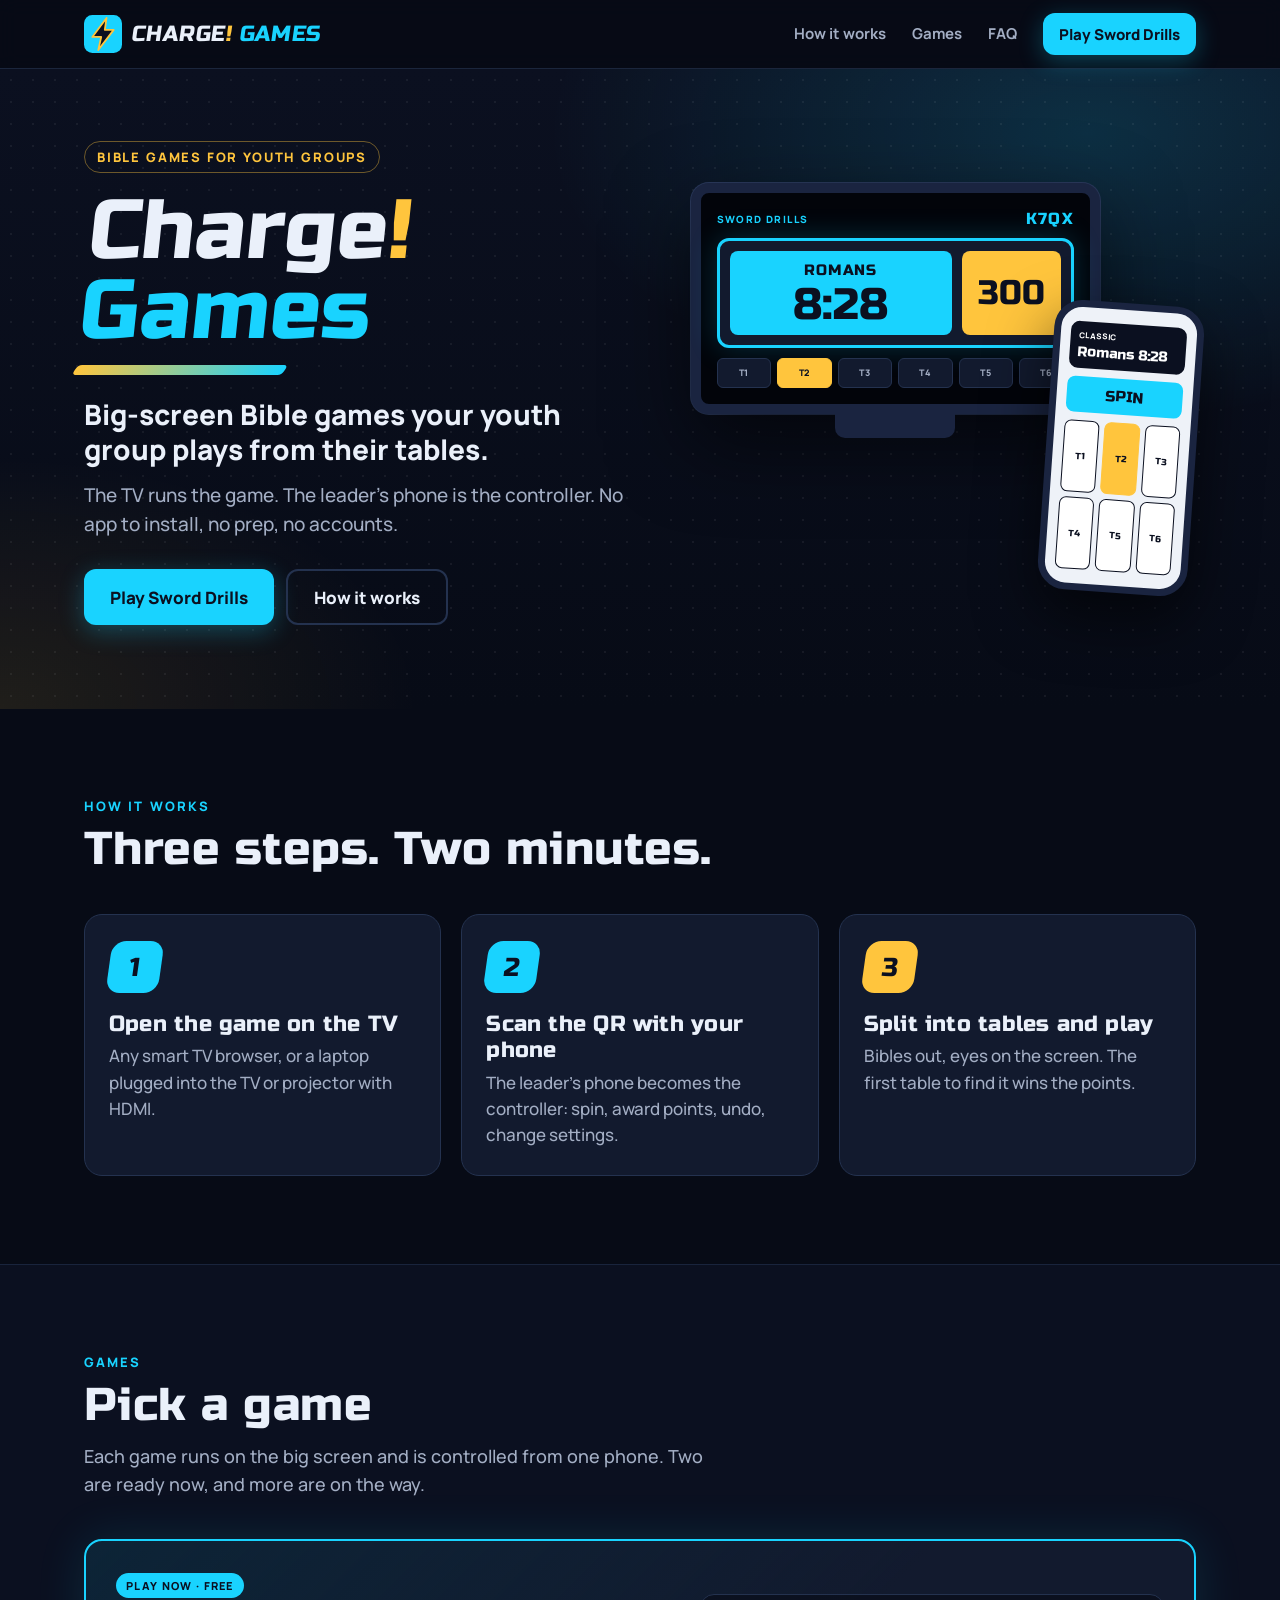
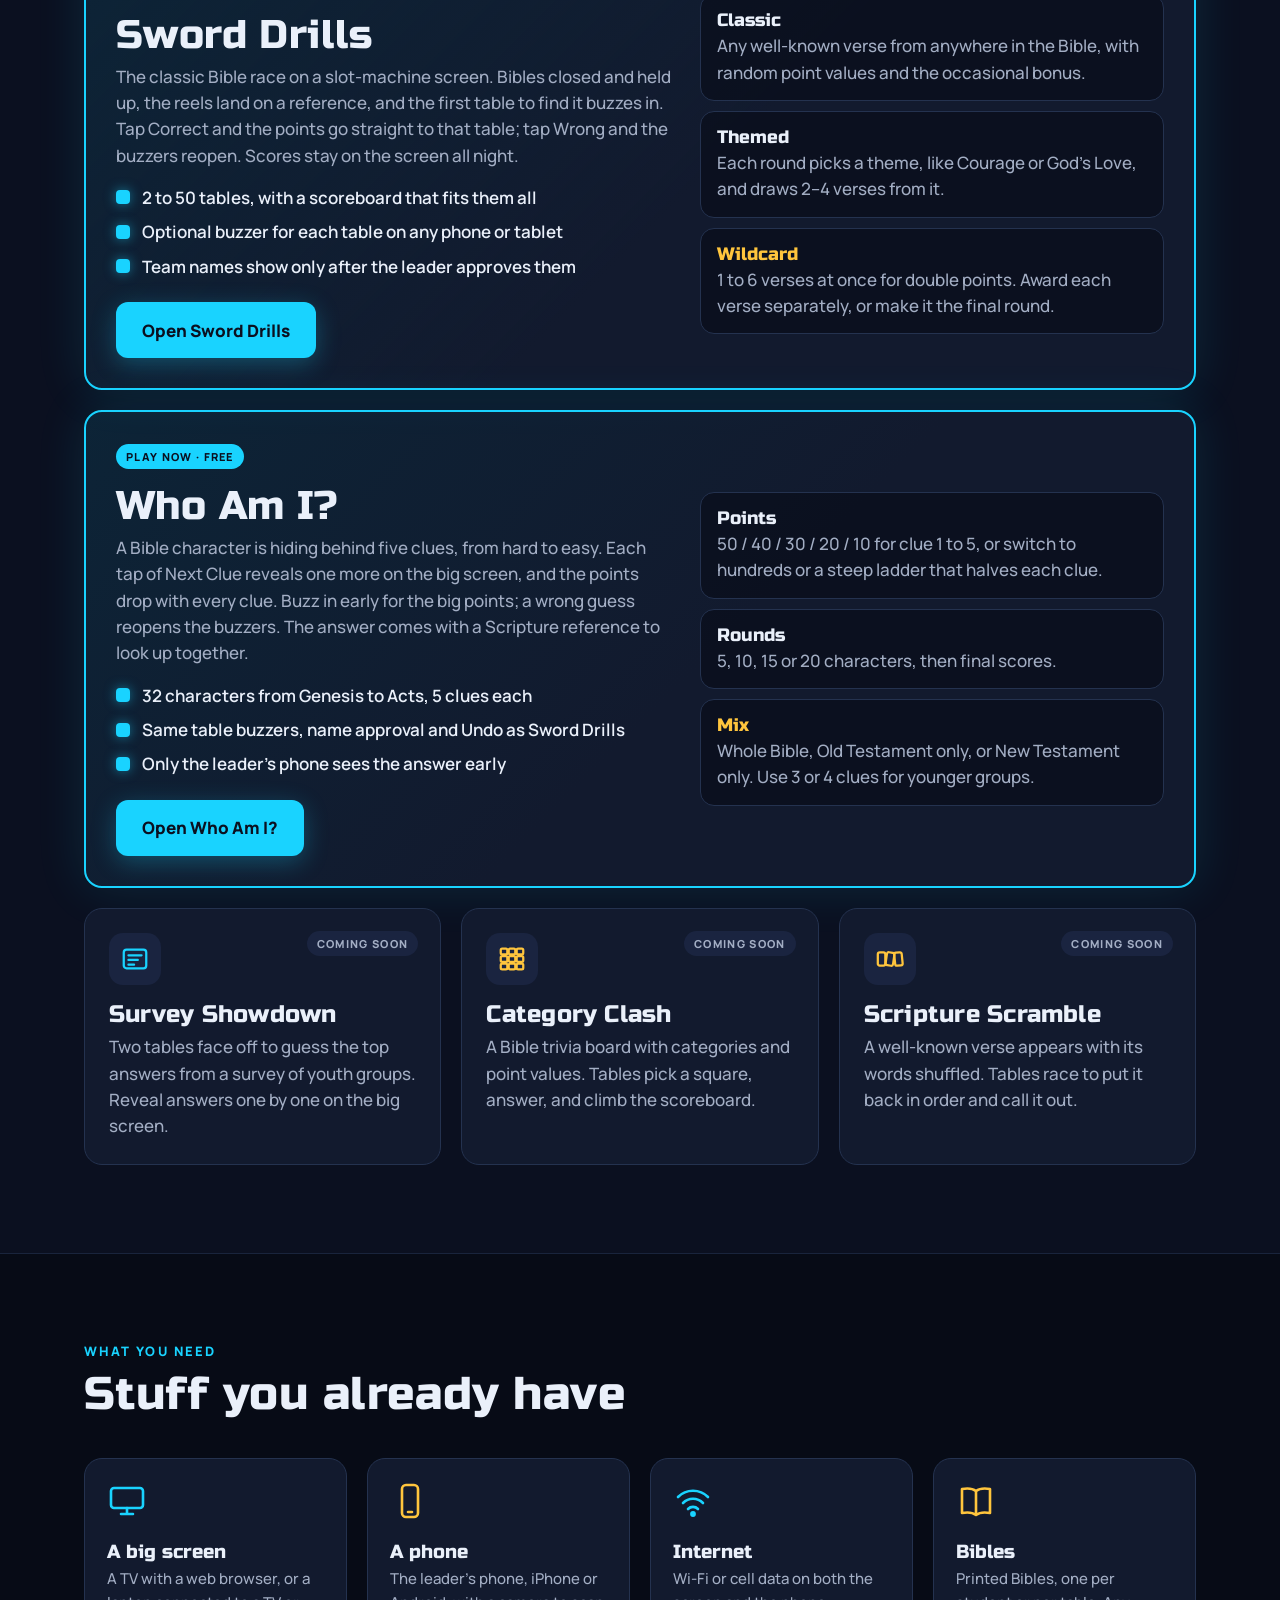
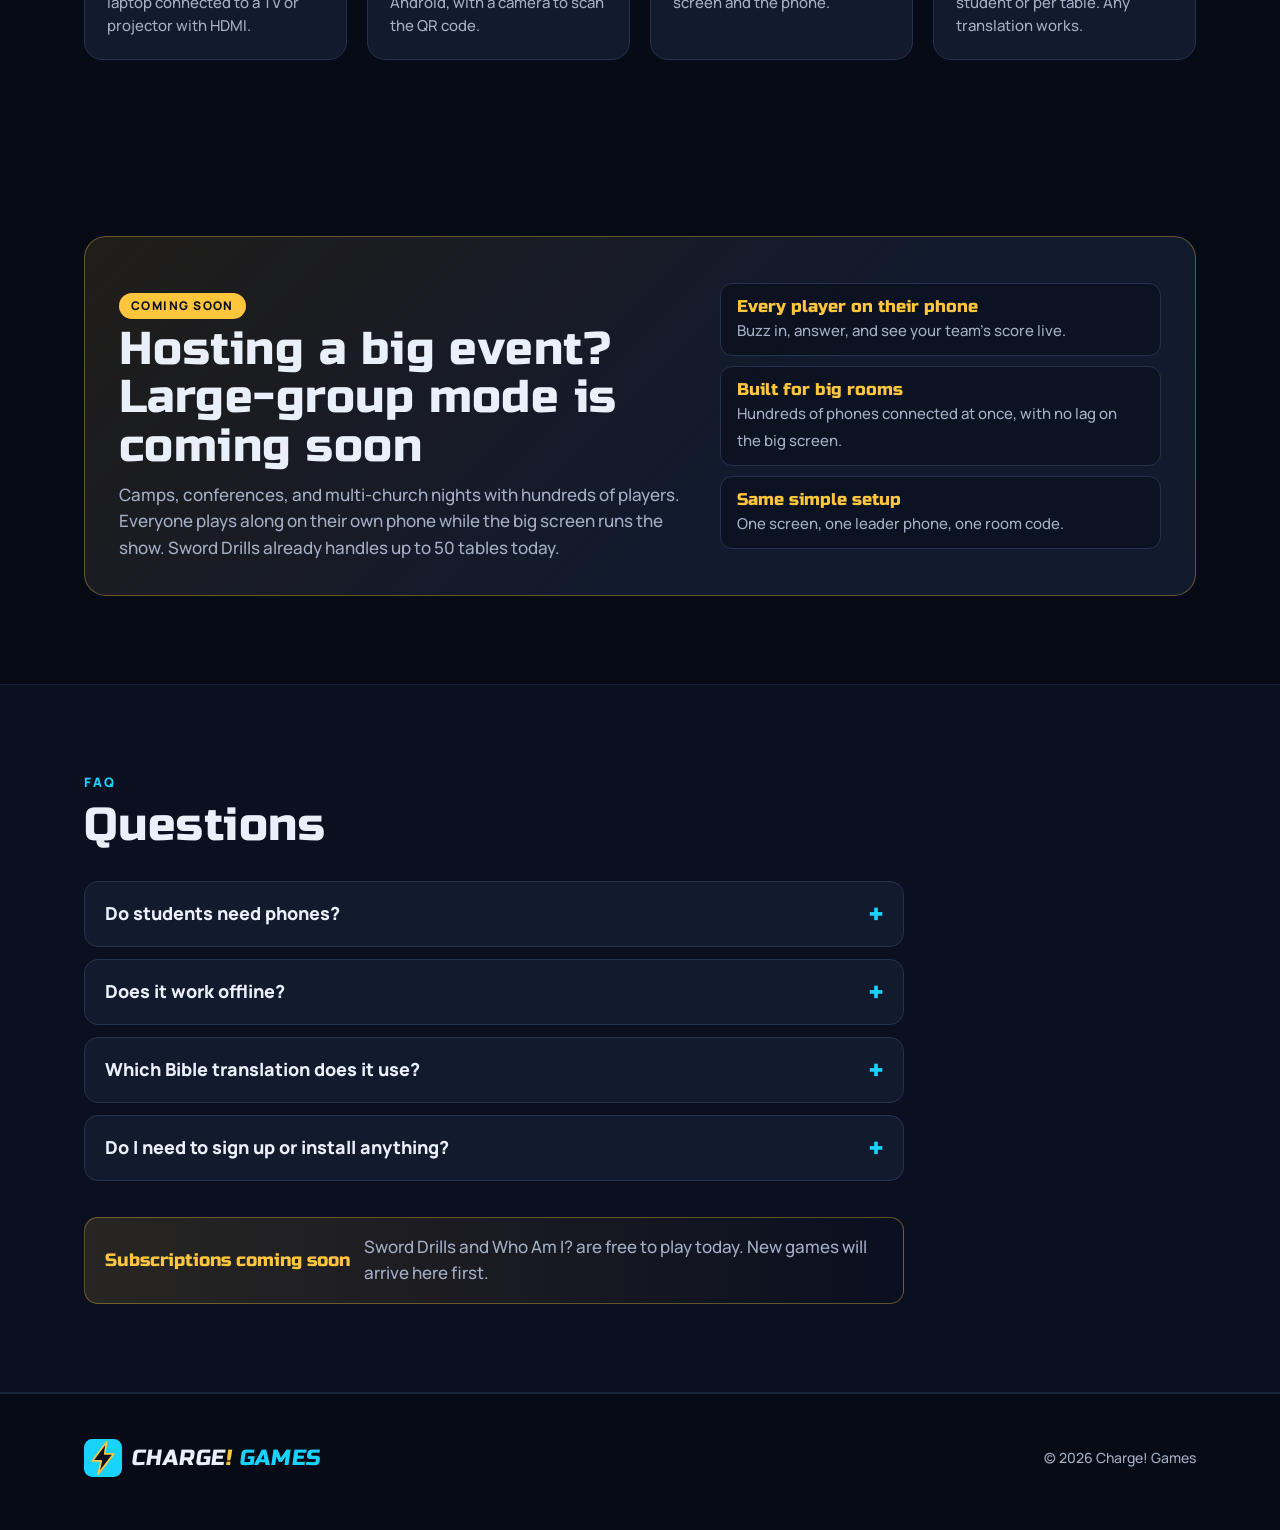
==== commit f3ca3c49: "Who Am I?: new game (screen, leader remote, table buzzers) with 32 characters; landing page shows it" ====
--- a/index.html
+++ b/index.html
@@ -104,7 +104,7 @@
     .steps h3 { margin: 18px 0 6px; font-size: 22px; line-height: 1.2; }
     .steps p { margin: 0; color: var(--mute); }
 
-    .games { margin-top: 40px; display: grid; grid-template-columns: repeat(4, 1fr); gap: 20px; }
+    .games { margin-top: 40px; display: grid; grid-template-columns: repeat(3, 1fr); gap: 20px; }
     .card { position: relative; background: var(--panel); border: 1px solid var(--line); border-radius: 18px; padding: 24px; display: flex; flex-direction: column; }
     .card .badge + .ic { margin-top: 0; }
     .card .ic { width: 52px; height: 52px; border-radius: 14px; display: flex; align-items: center; justify-content: center; background: #1A2440; }
@@ -246,7 +246,7 @@
     <div class="wrap">
       <div class="eyebrow">Games</div>
       <h2>Pick a game</h2>
-      <p class="intro">Each game runs on the big screen and is controlled from one phone. More are on the way.</p>
+      <p class="intro">Each game runs on the big screen and is controlled from one phone. Two are ready now, and more are on the way.</p>
       <div class="games">
         <article class="card live">
           <div>
@@ -266,6 +266,24 @@
             <li><b>Wildcard</b>1 to 6 verses at once for double points. Award each verse separately, or make it the final round.</li>
           </ul>
         </article>
+        <article class="card live">
+          <div>
+            <span class="badge">Play now · free</span>
+            <h3>Who Am I?</h3>
+            <p>A Bible character is hiding behind five clues, from hard to easy. Each tap of Next Clue reveals one more on the big screen, and the points drop with every clue. Buzz in early for the big points; a wrong guess reopens the buzzers. The answer comes with a Scripture reference to look up together.</p>
+            <ul class="facts">
+              <li>32 characters from Genesis to Acts, 5 clues each</li>
+              <li>Same table buzzers, name approval and Undo as Sword Drills</li>
+              <li>Only the leader’s phone sees the answer early</li>
+            </ul>
+            <div class="ctas"><a class="btn p" href="who-am-i/">Open Who Am I?</a></div>
+          </div>
+          <ul class="modes">
+            <li><b>Points</b>50 / 40 / 30 / 20 / 10 for clue 1 to 5, or switch to hundreds or a steep ladder that halves each clue.</li>
+            <li><b>Rounds</b>5, 10, 15 or 20 characters, then final scores.</li>
+            <li><b>Mix</b>Whole Bible, Old Testament only, or New Testament only. Use 3 or 4 clues for younger groups.</li>
+          </ul>
+        </article>
         <article class="card">
           <span class="badge">Coming soon</span>
           <div class="ic"><svg viewBox="0 0 32 32" fill="none" stroke="#19D3FF" stroke-width="2.4" stroke-linecap="round"><rect x="4" y="6" width="24" height="20" rx="3"/><path d="M9 12h14M9 17h10M9 22h6"/></svg></div>
@@ -277,12 +295,6 @@
           <div class="ic"><svg viewBox="0 0 32 32" fill="none" stroke="#FFC53D" stroke-width="2.4"><rect x="4" y="5" width="7" height="6" rx="1.5"/><rect x="12.5" y="5" width="7" height="6" rx="1.5"/><rect x="21" y="5" width="7" height="6" rx="1.5"/><rect x="4" y="13" width="7" height="6" rx="1.5"/><rect x="12.5" y="13" width="7" height="6" rx="1.5"/><rect x="21" y="13" width="7" height="6" rx="1.5"/><rect x="4" y="21" width="7" height="6" rx="1.5"/><rect x="12.5" y="21" width="7" height="6" rx="1.5"/><rect x="21" y="21" width="7" height="6" rx="1.5"/></svg></div>
           <h3>Category Clash</h3>
           <p>A Bible trivia board with categories and point values. Tables pick a square, answer, and climb the scoreboard.</p>
-        </article>
-        <article class="card">
-          <span class="badge">Coming soon</span>
-          <div class="ic"><svg viewBox="0 0 32 32" fill="none" stroke="#19D3FF" stroke-width="2.4" stroke-linecap="round"><circle cx="16" cy="12" r="6"/><path d="M6 28c1.5-5 5.5-8 10-8s8.5 3 10 8"/><path d="M14.5 10.5a2 2 0 1 1 2.5 2c-.6.3-1 .8-1 1.5"/></svg></div>
-          <h3>Who Am I?</h3>
-          <p>Clues appear one at a time about a person from the Bible. The fewer clues a table needs, the more points it scores.</p>
         </article>
         <article class="card">
           <span class="badge">Coming soon</span>
@@ -331,10 +343,10 @@
       <div class="faq">
         <details><summary>Do students need phones?</summary><p>No. The leader’s phone runs the game, and students play with Bibles at their tables. If you like, each table can use one phone or tablet as its buzzer and send in a team name. Names show on the screen only after the leader approves them. No accounts or apps.</p></details>
         <details><summary>Does it work offline?</summary><p>No. The screen and the phone talk over the internet, so both need a connection (Wi-Fi or cell data). If the connection drops, scores are saved on the screen and the phone reconnects on its own.</p></details>
-        <details><summary>Which Bible translation does it use?</summary><p>None. The games show references only (like “Romans 8:28”), never the verse text, so any translation your group reads works.</p></details>
+        <details><summary>Which Bible translation does it use?</summary><p>The games show references only (like “Romans 8:28”), never the verse text, so any translation your group reads works. Who Am I? clues are written in plain words, and its answer references follow the CSB.</p></details>
         <details><summary>Do I need to sign up or install anything?</summary><p>No. Open the game in a browser and scan the code. Nothing to install and no sign-in.</p></details>
       </div>
-      <div class="soon"><b>Subscriptions coming soon</b><span>Sword Drills is free to play today. New games will arrive here first.</span></div>
+      <div class="soon"><b>Subscriptions coming soon</b><span>Sword Drills and Who Am I? are free to play today. New games will arrive here first.</span></div>
     </div>
   </section>
 </main>
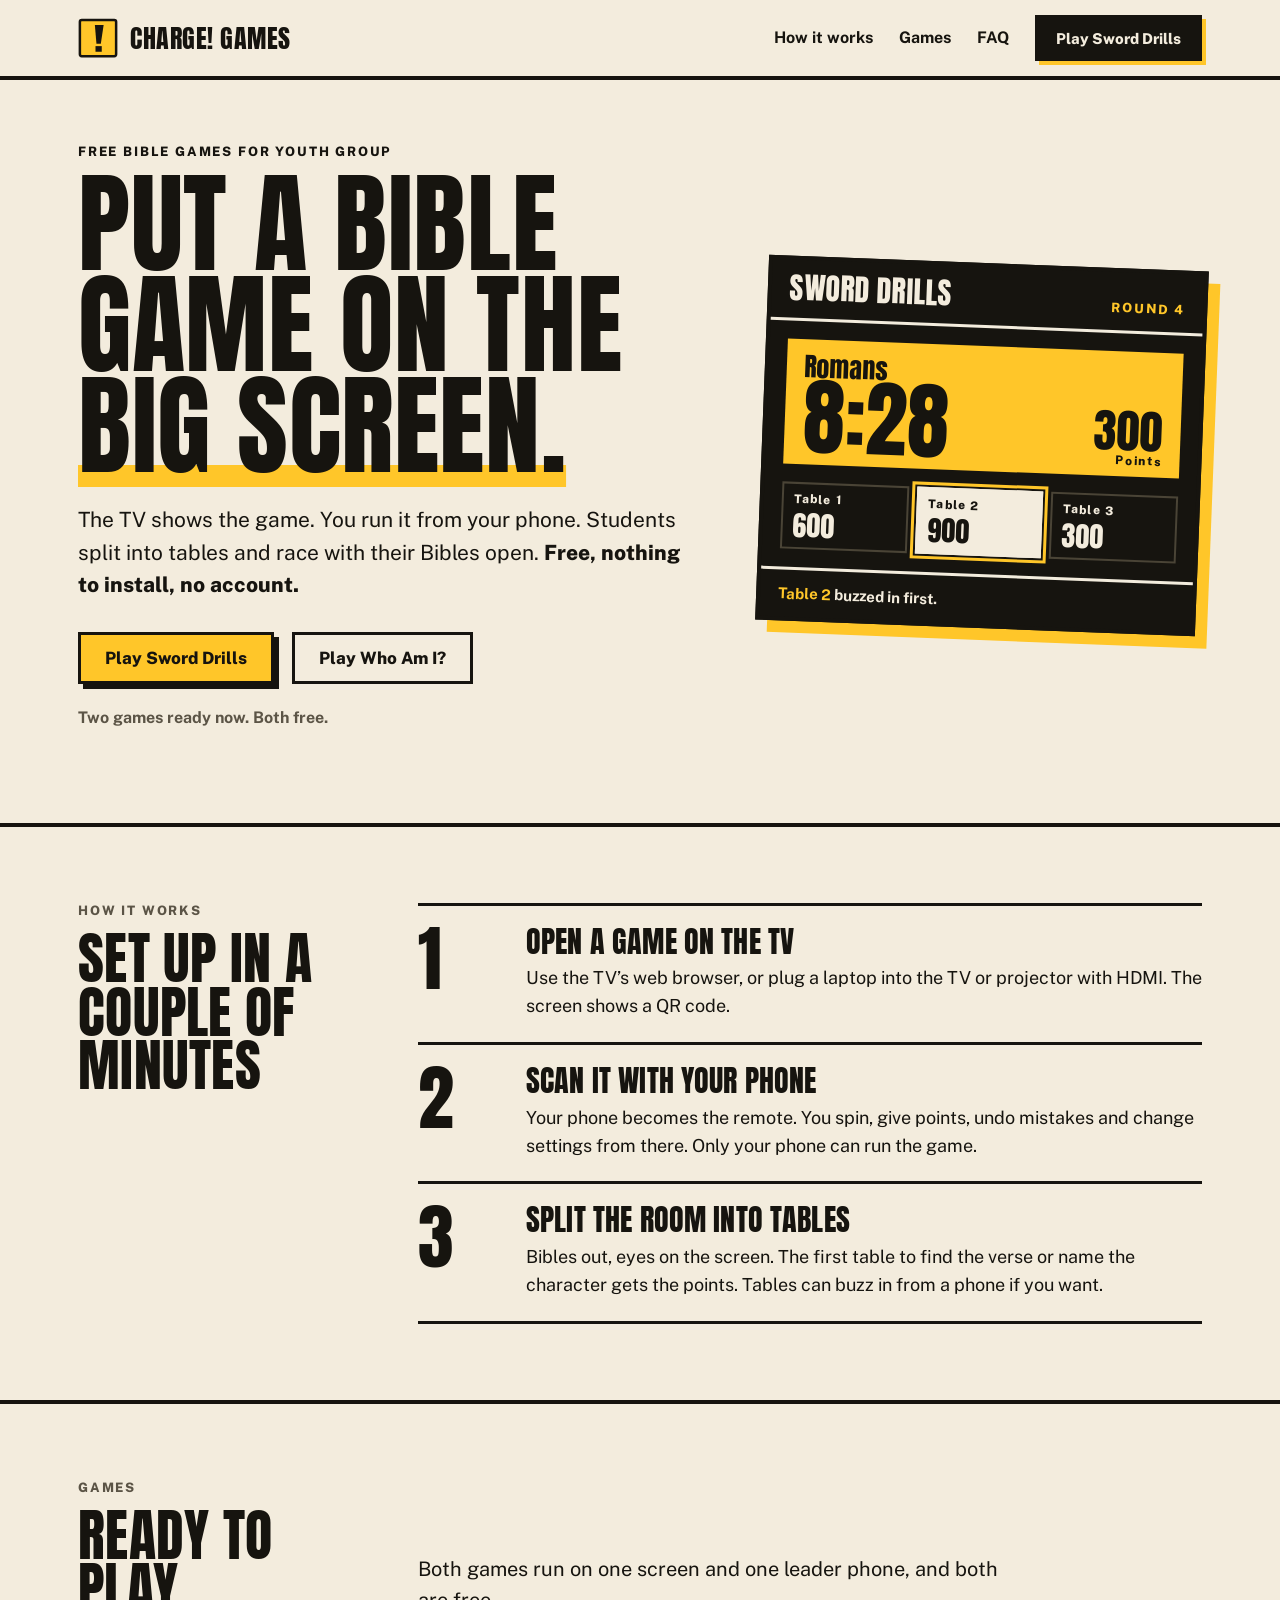
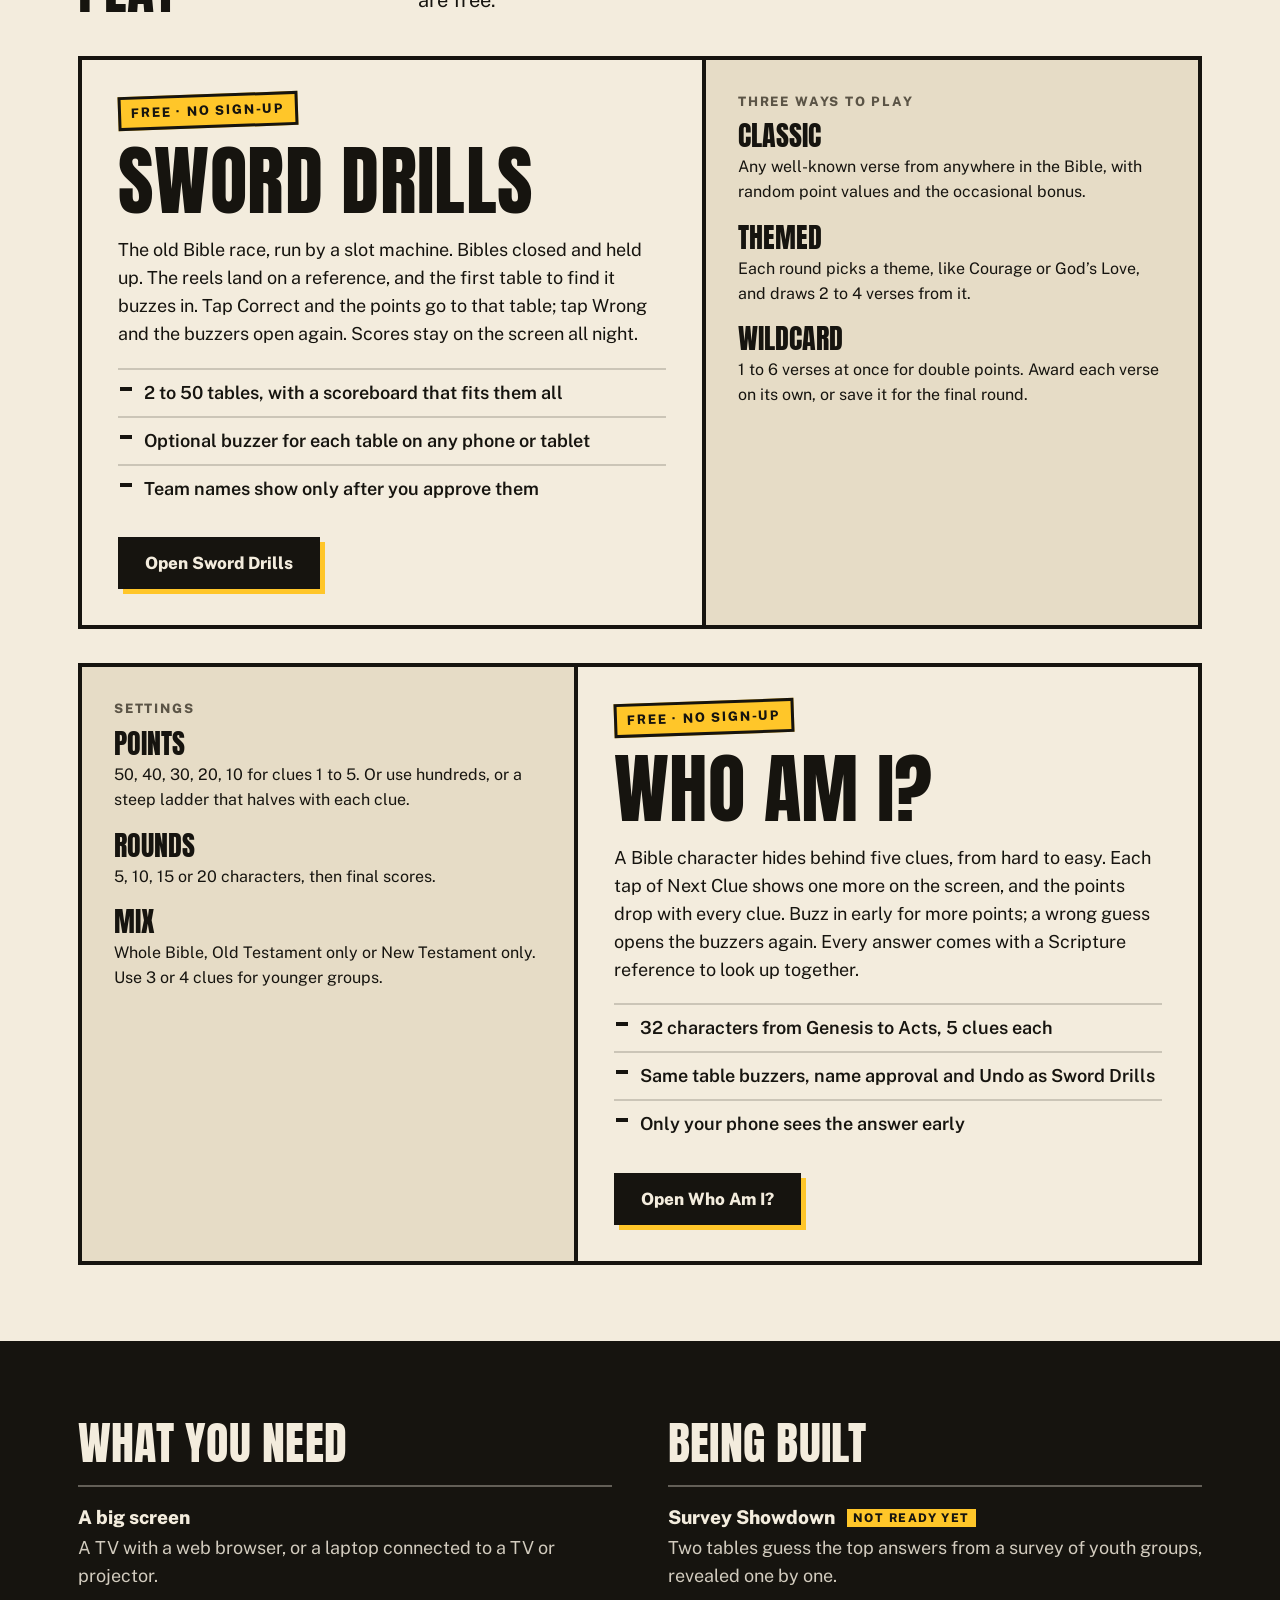
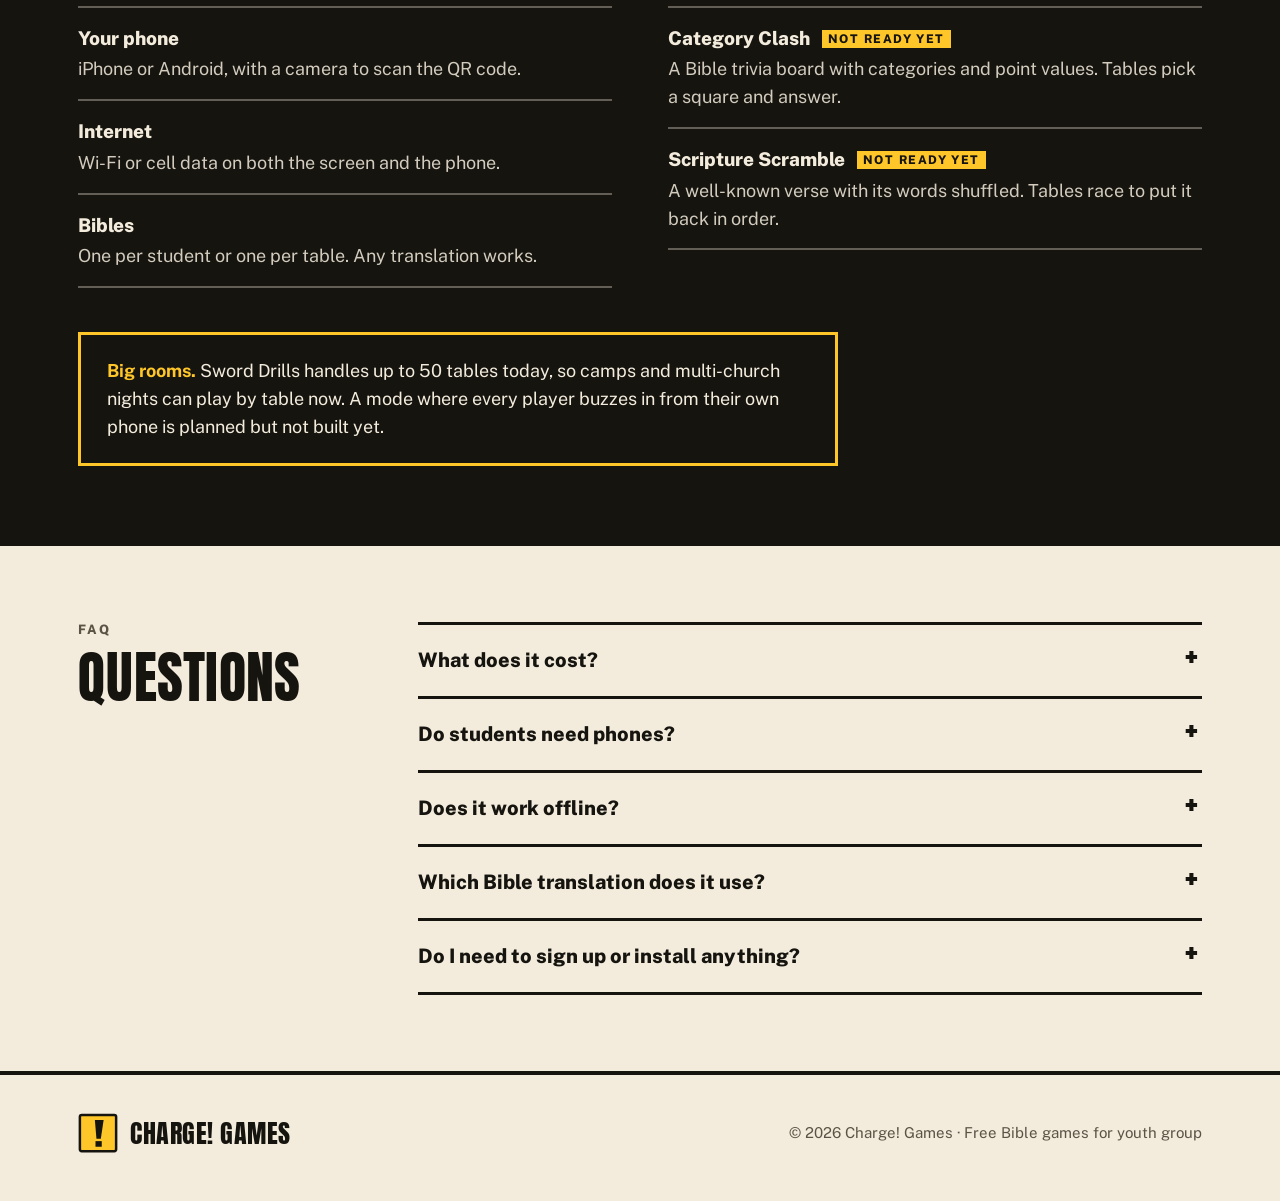
==== commit 9b29a19b: "Redesign the Charge! look: flat cream/ink/yellow print style, Anton + Public Sans, square-ish corner" ====
--- a/index.html
+++ b/index.html
@@ -6,11 +6,11 @@
   <title>Charge! Games · Big-screen Bible games for youth groups</title>
   <meta name="description" content="Big-screen Bible games your youth group plays from their tables. The TV runs the game, the leader's phone is the controller. No app, no prep.">
   <link rel="canonical" href="https://pastorontherun.github.io/charge-games/">
-  <meta name="theme-color" content="#0B1020">
+  <meta name="theme-color" content="#16140F">
   <meta property="og:type" content="website">
   <meta property="og:site_name" content="Charge! Games">
   <meta property="og:title" content="Charge! Games · Big-screen Bible games for youth groups">
-  <meta property="og:description" content="The TV runs the game, the leader's phone is the controller. No app, no prep. Play Sword Drills free.">
+  <meta property="og:description" content="Free Bible games for youth group. The TV shows the game, the leader runs it from a phone. No app, no account.">
   <meta property="og:url" content="https://pastorontherun.github.io/charge-games/">
   <meta property="og:image" content="https://pastorontherun.github.io/charge-games/assets/og.png">
   <meta property="og:image:width" content="1200">
@@ -22,185 +22,164 @@
   <link rel="apple-touch-icon" href="assets/apple-touch-icon.png">
   <link rel="preconnect" href="https://fonts.googleapis.com">
   <link rel="preconnect" href="https://fonts.gstatic.com" crossorigin>
-  <link rel="stylesheet" href="https://fonts.googleapis.com/css2?family=Russo+One&family=Manrope:wght@500;600;700;800&display=swap">
+  <link rel="stylesheet" href="https://fonts.googleapis.com/css2?family=Anton&family=Public+Sans:wght@400;500;600;700;800;900&display=swap">
   <style>
-    :root { --ink: #0B1020; --deep: #070B16; --panel: #121A2E; --line: #24324F; --cyan: #19D3FF; --gold: #FFC53D; --mute: #A3AEC4; --text: #EAF0FA;
-      --disp: "Russo One", "Arial Black", sans-serif; --body: Manrope, system-ui, -apple-system, "Segoe UI", Roboto, sans-serif; }
+    /* Charge! Games: newsprint cream, warm black, one loud yellow. Flat colors, thick rules, no shadows that blur. */
+    :root { --paper: #F3ECDD; --paper2: #E6DCC6; --ink: #16140F; --acc: #FFC629; --red: #E5482F; --mute: #5B5446;
+      --disp: "Anton", Impact, "Arial Narrow", sans-serif; --body: "Public Sans", system-ui, -apple-system, "Segoe UI", Roboto, sans-serif; }
     * { box-sizing: border-box; }
     html { scroll-behavior: smooth; }
-    body { margin: 0; background: var(--deep); color: var(--text); font: 500 17px/1.55 var(--body); -webkit-font-smoothing: antialiased; }
-    a { color: var(--cyan); }
-    .wrap { max-width: 1160px; margin: 0 auto; padding: 0 24px; }
-    h1, h2, h3, .disp { font-family: var(--disp); font-weight: 400; letter-spacing: .01em; font-synthesis: none; }
-    .sr { position: absolute; width: 1px; height: 1px; overflow: hidden; clip: rect(0 0 0 0); }
-    :focus-visible { outline: 3px solid var(--gold); outline-offset: 3px; border-radius: 6px; }
-
-    /* wordmark */
-    .wm { display: inline-flex; align-items: center; min-height: 48px; text-decoration: none; color: var(--text); line-height: 1; }
-    .wm svg { width: 38px; height: 38px; flex: 0 0 auto; }
-    .wm .w { margin-left: 10px; font-family: var(--disp); font-size: 22px; letter-spacing: .02em; transform: skewX(-8deg); white-space: nowrap; }
-    .wm .w i { font-style: normal; color: var(--gold); }
-    .wm .w span { color: var(--cyan); }
+    body { margin: 0; background: var(--paper); color: var(--ink); font: 400 18px/1.55 var(--body); -webkit-font-smoothing: antialiased; }
+    a { color: var(--ink); text-decoration-thickness: 2px; text-underline-offset: 3px; }
+    .wrap { max-width: 1180px; margin: 0 auto; padding: 0 28px; }
+    h1, h2, h3, .disp { font-family: var(--disp); font-weight: 400; font-synthesis: none; text-transform: uppercase; letter-spacing: .005em; line-height: .95; margin: 0; }
+    p { margin: 0 0 1em; }
+    :focus-visible { outline: 4px solid var(--ink); outline-offset: 3px; }
+    .lbl { font: 800 13px/1.2 var(--body); letter-spacing: .14em; text-transform: uppercase; }
 
     /* header */
-    header.top { position: sticky; top: 0; z-index: 10; background: rgba(7,11,22,.86); backdrop-filter: blur(10px); -webkit-backdrop-filter: blur(10px); border-bottom: 1px solid rgba(36,50,79,.7); }
-    header.top .wrap { display: flex; align-items: center; height: 68px; }
-    nav { margin-left: auto; display: flex; align-items: center; }
-    nav a { color: var(--mute); text-decoration: none; font-weight: 700; font-size: 15px; margin-left: 26px; padding: 12px 0; }
-    nav a:hover { color: var(--text); }
-    .btn { display: inline-flex; align-items: center; justify-content: center; min-height: 48px; padding: 0 22px; border-radius: 12px; font: 800 16px var(--body); text-decoration: none; white-space: nowrap; }
-    .btn.p { background: var(--cyan); color: var(--ink); box-shadow: 0 6px 24px rgba(25,211,255,.28); }
-    .btn.p:hover { background: #5BE1FF; }
-    .btn.g { border: 2px solid var(--line); color: var(--text); }
-    .btn.g:hover { border-color: var(--cyan); }
-    nav .btn { margin-left: 26px; min-height: 42px; padding: 0 16px; font-size: 15px; color: var(--ink); }
-
-    /* hero */
-    .hero { position: relative; overflow: hidden; padding: 72px 0 84px;
-      background: radial-gradient(900px 480px at 85% 10%, rgba(25,211,255,.16), transparent 60%), radial-gradient(700px 420px at 0% 100%, rgba(255,197,61,.10), transparent 60%),
-                  linear-gradient(var(--ink), var(--deep)); }
-    .hero:before { content: ""; position: absolute; inset: 0; background-image: radial-gradient(circle, rgba(255,255,255,.06) 1px, transparent 1.4px); background-size: 22px 22px; pointer-events: none; }
-    .hero .wrap { position: relative; display: grid; grid-template-columns: 1.05fr .95fr; gap: 48px; align-items: center; }
-    .kick { display: inline-block; font: 800 13px var(--body); letter-spacing: .14em; text-transform: uppercase; color: var(--gold); border: 1px solid rgba(255,197,61,.4); border-radius: 999px; padding: 6px 12px; }
-    .hero h1 { margin: 18px 0 0; font-size: 84px; line-height: .95; transform: skewX(-6deg); transform-origin: left; }
-    .hero h1 .c { color: var(--cyan); } .hero h1 .x { color: var(--gold); }
-    .hero h1 .slash { display: block; width: 210px; height: 10px; margin-top: 14px; border-radius: 4px; background: linear-gradient(90deg, var(--gold), var(--cyan)); transform: skewX(-30deg); }
-    .tag { margin: 22px 0 0; font: 800 28px/1.25 var(--body); color: var(--text); max-width: 560px; }
-    .lede { margin: 14px 0 0; color: var(--mute); font-size: 19px; max-width: 540px; }
-    .ctas { margin-top: 30px; display: flex; flex-wrap: wrap; gap: 12px; }
-    .ctas .btn { min-height: 56px; font-size: 17px; padding: 0 26px; }
-
-    /* hero illustration: CSS TV + phone (no photos) */
-    .scene { position: relative; height: 420px; }
-    .tv { position: absolute; left: 0; right: 96px; top: 10px; aspect-ratio: 16 / 9; background: #02040A; border: 10px solid #1A2440; border-radius: 18px; box-shadow: 0 30px 80px rgba(0,0,0,.55), 0 0 0 1px #2B3A5E; padding: 16px; display: flex; flex-direction: column; }
-    .tv:after { content: ""; position: absolute; left: 50%; bottom: -34px; width: 120px; height: 24px; transform: translateX(-50%); background: #1A2440; border-radius: 0 0 10px 10px; }
-    .tv .bar { display: flex; align-items: center; font: 800 10px var(--body); letter-spacing: .14em; text-transform: uppercase; color: var(--cyan); }
-    .tv .bar b { margin-left: auto; font: 400 16px var(--disp); color: var(--cyan); letter-spacing: .08em; }
-    .reel { flex: 1; margin-top: 10px; display: flex; gap: 10px; border: 3px solid var(--cyan); border-radius: 12px; padding: 10px; background: var(--panel); box-shadow: 0 0 30px rgba(25,211,255,.2); }
-    .reel div { border-radius: 8px; background: var(--cyan); color: var(--ink); display: flex; flex-direction: column; align-items: center; justify-content: center; font-family: var(--disp); text-align: center; }
-    .reel .r1 { flex: 1; } .reel .r1 small { font-size: 15px; letter-spacing: .06em; } .reel .r1 strong { font-weight: 400; font-size: 44px; line-height: 1; }
-    .reel .r2 { flex: 0 0 30%; background: var(--gold); font-size: 34px; }
-    .tv .tables { display: flex; gap: 6px; margin-top: 10px; }
-    .tv .tables span { flex: 1; height: 30px; border-radius: 6px; background: var(--panel); border: 1px solid var(--line); font: 800 9px var(--body); color: var(--mute); display: flex; align-items: center; justify-content: center; letter-spacing: .08em; }
-    .tv .tables span.l { background: var(--gold); color: var(--ink); border-color: var(--gold); }
-    .phone { position: absolute; right: 0; bottom: 0; width: 150px; height: 290px; background: #EEF2F8; border: 7px solid #1A2440; border-radius: 28px; box-shadow: 0 24px 60px rgba(0,0,0,.6); padding: 14px 10px; display: flex; flex-direction: column; transform: rotate(4deg); }
-    .phone .now { background: var(--ink); border-radius: 9px; color: #fff; padding: 8px; font: 800 8px var(--body); letter-spacing: .1em; text-transform: uppercase; }
-    .phone .now b { display: block; font: 400 14px var(--disp); letter-spacing: 0; text-transform: none; margin-top: 3px; color: #fff; }
-    .phone .spin { margin-top: 8px; height: 36px; border-radius: 8px; background: var(--cyan); color: var(--ink); font: 400 15px var(--disp); display: flex; align-items: center; justify-content: center; }
-    .phone .grid { margin-top: 8px; display: grid; grid-template-columns: 1fr 1fr 1fr; gap: 5px; flex: 1; }
-    .phone .grid i { border: 1.5px solid var(--ink); border-radius: 7px; background: #fff; font: 400 9px var(--disp); font-style: normal; color: var(--ink); display: flex; align-items: center; justify-content: center; }
-    .phone .grid i.l { background: var(--gold); border-color: var(--gold); }
+    .top { border-bottom: 4px solid var(--ink); background: var(--paper); }
+    .top .wrap { display: flex; align-items: center; justify-content: space-between; gap: 16px; min-height: 76px; }
+    .wm { display: inline-flex; align-items: center; gap: 12px; text-decoration: none; color: var(--ink); min-height: 48px; }
+    .wm svg { width: 40px; height: 40px; flex: 0 0 auto; }
+    .wm span { font: 400 26px/1 var(--disp); letter-spacing: .02em; text-transform: uppercase; }
+    nav { display: flex; align-items: center; gap: 26px; }
+    nav a { font-weight: 700; font-size: 16px; text-decoration: none; }
+    nav a:hover { text-decoration: underline; }
+    .btn { display: inline-flex; align-items: center; justify-content: center; min-height: 52px; padding: 0 24px; border: 3px solid var(--ink); background: var(--ink); color: var(--paper);
+      font: 800 17px/1 var(--body); text-decoration: none; box-shadow: 5px 5px 0 var(--acc); transition: transform .08s, box-shadow .08s; }
+    .btn:hover { transform: translate(-2px,-2px); box-shadow: 7px 7px 0 var(--acc); }
+    .btn:active { transform: translate(3px,3px); box-shadow: 2px 2px 0 var(--acc); }
+    .btn.y { background: var(--acc); color: var(--ink); box-shadow: 5px 5px 0 var(--ink); }
+    .btn.y:hover { box-shadow: 7px 7px 0 var(--ink); } .btn.y:active { box-shadow: 2px 2px 0 var(--ink); }
+    .btn.o { background: transparent; color: var(--ink); box-shadow: none; }
+    .btn.o:hover { background: var(--paper2); transform: none; }
+    nav .btn { min-height: 46px; padding: 0 18px; font-size: 15px; box-shadow: 4px 4px 0 var(--acc); }
+
+    /* hero: big type on the left, a printed "tonight's game" card hanging off the right */
+    .hero { padding: 64px 0 76px; border-bottom: 4px solid var(--ink); overflow: hidden; }
+    .hero .wrap { display: grid; grid-template-columns: minmax(0, 1.35fr) minmax(0, 1fr); gap: 56px; align-items: center; }
+    .hero h1 { font-size: clamp(60px, 8.6vw, 128px); line-height: .92; }
+    .hero h1 em { font-style: normal; text-decoration: underline; text-decoration-color: var(--acc); text-decoration-thickness: .2em; text-underline-offset: -.06em; text-decoration-skip-ink: none; }
+    .hero .lede { font-size: 21px; max-width: 34em; margin: 28px 0 0; }
+    .hero .lede b { font-weight: 800; }
+    .ctas { display: flex; flex-wrap: wrap; gap: 16px 18px; margin-top: 30px; }
+    .price { margin-top: 22px; font-weight: 700; font-size: 16px; color: var(--mute); }
+
+    .ticket { background: var(--ink); color: var(--paper); border: 4px solid var(--ink); transform: rotate(2.2deg); box-shadow: 12px 12px 0 var(--acc); max-width: 440px; justify-self: end; width: 100%; }
+    .ticket .hd { display: flex; justify-content: space-between; align-items: baseline; padding: 14px 18px; border-bottom: 3px solid var(--paper); }
+    .ticket .hd .disp { font-size: 30px; }
+    .ticket .hd .lbl { color: var(--acc); }
+    .ticket .ref { background: var(--acc); color: var(--ink); margin: 18px; padding: 14px 18px 10px; display: flex; justify-content: space-between; align-items: end; gap: 12px; }
+    .ticket .ref small { display: block; font: 400 26px/1 var(--disp); }
+    .ticket .ref strong { display: block; font: 400 84px/.9 var(--disp); }
+    .ticket .ref .pts { font: 400 46px/1 var(--disp); }
+    .ticket .ref .pts i { display: block; font: 800 12px/1 var(--body); font-style: normal; letter-spacing: .14em; text-align: right; }
+    .ticket .tb { display: grid; grid-template-columns: repeat(3, 1fr); gap: 8px; padding: 0 18px 18px; }
+    .ticket .tb span { border: 2px solid #4A4436; padding: 8px 10px; font: 800 12px/1.2 var(--body); letter-spacing: .1em; }
+    .ticket .tb span b { display: block; font: 400 28px/1 var(--disp); letter-spacing: 0; margin-top: 4px; }
+    .ticket .tb span.on { background: var(--paper); color: var(--ink); border-color: var(--paper); outline: 3px solid var(--acc); outline-offset: 2px; }
+    .ticket .ft { border-top: 3px solid var(--paper); padding: 12px 18px; font-weight: 700; font-size: 15px; }
+    .ticket .ft b { color: var(--acc); }
 
     /* sections */
-    section.s { padding: 88px 0; }
-    section.s.alt { background: var(--ink); border-top: 1px solid rgba(36,50,79,.6); border-bottom: 1px solid rgba(36,50,79,.6); }
-    .eyebrow { font: 800 13px var(--body); letter-spacing: .16em; text-transform: uppercase; color: var(--cyan); }
-    .s h2 { margin: 10px 0 0; font-size: 46px; line-height: 1.05; }
-    .s .intro { margin: 14px 0 0; color: var(--mute); max-width: 640px; font-size: 18px; }
-    .steps { margin: 40px 0 0; padding: 0; list-style: none; display: grid; grid-template-columns: repeat(3, 1fr); gap: 20px; counter-reset: st; }
-    .steps li { position: relative; background: var(--panel); border: 1px solid var(--line); border-radius: 18px; padding: 26px 24px 26px; }
-    .steps li:before { counter-increment: st; content: counter(st); display: flex; align-items: center; justify-content: center; width: 52px; height: 52px; border-radius: 14px; background: var(--cyan); color: var(--ink); font: 400 26px var(--disp); transform: skewX(-8deg); }
-    .steps li:nth-child(3):before { background: var(--gold); }
-    .steps h3 { margin: 18px 0 6px; font-size: 22px; line-height: 1.2; }
-    .steps p { margin: 0; color: var(--mute); }
-
-    .games { margin-top: 40px; display: grid; grid-template-columns: repeat(3, 1fr); gap: 20px; }
-    .card { position: relative; background: var(--panel); border: 1px solid var(--line); border-radius: 18px; padding: 24px; display: flex; flex-direction: column; }
-    .card .badge + .ic { margin-top: 0; }
-    .card .ic { width: 52px; height: 52px; border-radius: 14px; display: flex; align-items: center; justify-content: center; background: #1A2440; }
-    .card .ic svg { width: 30px; height: 30px; }
-    .card h3 { margin: 16px 0 6px; font-size: 24px; line-height: 1.15; }
-    .card p { margin: 0; color: var(--mute); }
-    .badge { position: absolute; top: 22px; right: 22px; font: 800 11px var(--body); letter-spacing: .12em; text-transform: uppercase; border-radius: 999px; padding: 5px 10px; background: #1A2440; color: var(--mute); }
-    .card.live { grid-column: 1 / -1; display: grid; grid-template-columns: 1.2fr 1fr; gap: 28px; padding: 30px; border: 2px solid var(--cyan); background: linear-gradient(135deg, rgba(25,211,255,.10), rgba(18,26,46,1) 55%); box-shadow: 0 0 50px rgba(25,211,255,.12); }
-    .card.live .badge { background: var(--cyan); color: var(--ink); position: static; display: inline-block; justify-self: start; align-self: start; }
-    .card.live h3 { font-size: 40px; margin-top: 14px; }
-    .card.live .ctas { margin-top: 22px; }
-    .facts { list-style: none; margin: 16px 0 0; padding: 0; display: grid; gap: 8px; }
-    .facts li { position: relative; padding-left: 26px; color: var(--text, #E6ECF7); font-weight: 600; }
-    .facts li::before { content: ""; position: absolute; left: 0; top: .32em; width: 14px; height: 14px; border-radius: 4px; background: var(--cyan); box-shadow: 0 0 12px rgba(25,211,255,.5); }
-    .big { display: grid; grid-template-columns: 1.3fr 1fr; gap: 28px; align-items: center; background: linear-gradient(135deg, rgba(255,197,61,.10), rgba(18,26,46,1) 60%); border: 1px solid rgba(255,197,61,.35); border-radius: 22px; padding: 34px; }
-    .big h2 { margin-top: 6px; }
-    .big p { color: var(--mute); margin: 12px 0 0; }
-    .big ul { list-style: none; margin: 0; padding: 0; display: grid; gap: 10px; }
-    .big li { background: rgba(7,11,22,.55); border: 1px solid var(--line); border-radius: 12px; padding: 12px 16px; }
-    .big li b { display: block; font: 400 17px var(--disp); color: var(--gold); }
-    .big li span { color: var(--mute); font-size: 15px; }
-    .big .tag { display: inline-block; font: 800 12px/1 var(--body, inherit); letter-spacing: .12em; text-transform: uppercase; background: var(--gold); color: var(--ink); border-radius: 999px; padding: 7px 12px; }
-    .modes { margin: 0; padding: 0; list-style: none; align-self: center; }
-    .modes li { background: rgba(7,11,22,.6); border: 1px solid var(--line); border-radius: 14px; padding: 14px 16px; margin-bottom: 10px; color: var(--mute); }
-    .modes li:last-child { margin-bottom: 0; }
-    .modes b { display: block; font: 400 18px var(--disp); color: var(--text); margin-bottom: 2px; }
-    .modes li:nth-child(3) b { color: var(--gold); }
-
-    .needs { margin: 40px 0 0; padding: 0; list-style: none; display: grid; grid-template-columns: repeat(4, 1fr); gap: 20px; }
-    .needs li { background: var(--panel); border: 1px solid var(--line); border-radius: 18px; padding: 22px; }
-    .needs svg { width: 40px; height: 40px; }
-    .needs b { display: block; margin-top: 12px; font: 400 19px var(--disp); }
-    .needs span { display: block; margin-top: 4px; color: var(--mute); font-size: 15px; }
-
-    .faq { margin-top: 32px; max-width: 820px; }
-    .faq details { border: 1px solid var(--line); background: var(--panel); border-radius: 14px; margin-bottom: 12px; }
-    .faq summary { cursor: pointer; list-style: none; padding: 18px 54px 18px 20px; font-weight: 800; font-size: 18px; position: relative; }
+    .s { padding: 76px 0; border-bottom: 4px solid var(--ink); }
+    .s.dark { background: var(--ink); color: var(--paper); }
+    .s.dark a { color: var(--paper); }
+    .sh { display: grid; grid-template-columns: 300px minmax(0,1fr); gap: 40px; align-items: start; }
+    .sh > h2 { font-size: 56px; }
+    .sh > h2 .lbl { display: block; font-family: var(--body); margin-bottom: 14px; color: var(--mute); }
+    .s.dark .sh > h2 .lbl { color: var(--acc); }
+
+    /* how a night goes: numbered, ruled list (not an icon row) */
+    .steps { list-style: none; margin: 0; padding: 0; counter-reset: st; }
+    .steps li { counter-increment: st; display: grid; grid-template-columns: 88px minmax(0,1fr); gap: 20px; padding: 22px 0; border-top: 3px solid var(--ink); }
+    .steps li:last-child { border-bottom: 3px solid var(--ink); }
+    .steps li:before { content: counter(st); font: 400 72px/.85 var(--disp); }
+    .steps h3 { font-size: 30px; margin-bottom: 8px; }
+    .steps p { margin: 0; max-width: 40em; }
+
+    /* the two games */
+    .game { display: grid; grid-template-columns: minmax(0, 1.25fr) minmax(0, 1fr); border: 4px solid var(--ink); margin-top: 40px; background: var(--paper); }
+    .game + .game { margin-top: 34px; }
+    .game .main { padding: 34px 36px 36px; }
+    .game .side { padding: 34px 32px; background: var(--paper2); border-left: 4px solid var(--ink); }
+    .game.b { grid-template-columns: minmax(0, 1fr) minmax(0, 1.25fr); }
+    .game.b .main { order: 2; } .game.b .side { order: 1; border-left: 0; border-right: 4px solid var(--ink); }
+    .game h3 { font-size: clamp(54px, 6vw, 84px); }
+    .game .free { display: inline-block; background: var(--acc); border: 3px solid var(--ink); padding: 6px 10px; margin-bottom: 18px; transform: rotate(-2deg); }
+    .game .main > p { margin: 18px 0 0; max-width: 36em; }
+    .facts { margin: 20px 0 0; padding: 0; list-style: none; }
+    .facts li { padding: 9px 0 9px 26px; position: relative; font-weight: 600; border-top: 2px solid rgba(22,20,15,.18); }
+    .facts li:before { content: ""; position: absolute; left: 2px; top: 17px; width: 12px; height: 4px; background: var(--ink); }
+    .game .ctas { margin-top: 26px; }
+    .side .lbl { margin-bottom: 12px; color: var(--mute); }
+    .side dl { margin: 0; }
+    .side dt { font: 400 28px/1 var(--disp); text-transform: uppercase; margin-top: 18px; }
+    .side dt:first-of-type { margin-top: 0; }
+    .side dd { margin: 6px 0 0; font-size: 16px; }
+
+    /* later + needs: plain lists */
+    .two { display: grid; grid-template-columns: minmax(0,1fr) minmax(0,1fr); gap: 56px; }
+    .two h2 { font-size: 46px; margin-bottom: 20px; }
+    .plain { list-style: none; margin: 0; padding: 0; }
+    .plain li { padding: 16px 0; border-top: 2px solid rgba(243,236,221,.35); }
+    .plain li:last-child { border-bottom: 2px solid rgba(243,236,221,.35); }
+    .plain b { display: block; font-weight: 800; font-size: 19px; margin-bottom: 2px; }
+    .plain b i { font-style: normal; font-weight: 800; font-size: 12px; letter-spacing: .12em; text-transform: uppercase; color: var(--ink); background: var(--acc); padding: 2px 6px; margin-left: 8px; vertical-align: 2px; }
+    .plain span { opacity: .85; }
+    .note { margin-top: 44px; padding: 22px 26px; border: 3px solid var(--acc); max-width: 760px; }
+    .note b { color: var(--acc); }
+
+    /* faq */
+    .faq details { border-top: 3px solid var(--ink); }
+    .faq details:last-of-type { border-bottom: 3px solid var(--ink); }
+    .faq summary { cursor: pointer; list-style: none; padding: 20px 44px 20px 0; position: relative; font-weight: 800; font-size: 20px; }
     .faq summary::-webkit-details-marker { display: none; }
-    .faq summary:after { content: "+"; position: absolute; right: 20px; top: 50%; transform: translateY(-50%); font: 400 26px var(--disp); color: var(--cyan); }
-    .faq details[open] summary:after { content: "–"; }
-    .faq details p { margin: 0; padding: 0 20px 18px; color: var(--mute); }
-
-    .soon { margin-top: 36px; display: flex; align-items: center; gap: 14px; background: linear-gradient(90deg, rgba(255,197,61,.12), rgba(255,197,61,0)); border: 1px solid rgba(255,197,61,.35); border-radius: 14px; padding: 16px 20px; max-width: 820px; }
-    .soon b { font: 400 18px var(--disp); color: var(--gold); white-space: nowrap; }
-    .soon span { color: var(--mute); }
-
-    footer { padding: 40px 0 48px; border-top: 1px solid rgba(36,50,79,.7); }
-    footer .wrap { display: flex; align-items: center; flex-wrap: wrap; gap: 16px; }
-    footer small { margin-left: auto; color: var(--mute); font-size: 14px; }
-
-    @media (max-width: 980px) {
-      .big { grid-template-columns: 1fr; }
-      .hero .wrap { grid-template-columns: 1fr; }
-      .scene { height: 360px; max-width: 560px; }
-      .games { grid-template-columns: 1fr 1fr; } .card.live { grid-template-columns: 1fr; }
-      .needs { grid-template-columns: 1fr 1fr; }
+    .faq summary:after { content: "+"; position: absolute; right: 4px; top: 10px; font: 400 36px/1 var(--disp); }
+    .faq details[open] summary:after { content: "\2013"; }
+    .faq details p { margin: 0 0 22px; max-width: 46em; }
+
+    footer { padding: 34px 0 44px; }
+    footer .wrap { display: flex; justify-content: space-between; align-items: center; gap: 16px; flex-wrap: wrap; }
+    footer small { font-size: 15px; color: var(--mute); }
+
+    @media (max-width: 900px) {
+      .hero .wrap, .sh, .two, .game, .game.b { grid-template-columns: minmax(0,1fr); }
+      .ticket { justify-self: start; max-width: 420px; }
+      .game.b .main { order: 1; } .game.b .side { order: 2; }
+      .game .side, .game.b .side { border-left: 0; border-right: 0; border-top: 4px solid var(--ink); }
+      .sh { gap: 22px; }
     }
     @media (max-width: 640px) {
-      .big { padding: 22px; border-radius: 18px; }
-      body { font-size: 16px; }
+      body { font-size: 17px; }
       .wrap { padding: 0 18px; }
       nav a:not(.btn) { display: none; }
-      nav .btn { margin-left: 0; }
-      .wm .w { font-size: 19px; } .wm svg { width: 34px; height: 34px; }
-      .hero { padding: 44px 0 56px; }
-      .hero h1 { font-size: 56px; }
-      .tag { font-size: 22px; } .lede { font-size: 17px; }
-      .ctas .btn { flex: 1 1 100%; }
-      .scene { height: 260px; }
-      .tv { right: 84px; border-width: 7px; padding: 9px; border-radius: 14px; }
-      .tv .bar { font-size: 8px; } .tv .bar b { font-size: 12px; }
-      .reel { padding: 6px; gap: 6px; margin-top: 6px; } .reel .r1 small { font-size: 10px; } .reel .r1 strong { font-size: 24px; } .reel .r2 { font-size: 20px; }
-      .tv .tables { margin-top: 6px; gap: 4px; } .tv .tables span { height: 18px; font-size: 6px; }
-      .phone { width: 104px; height: 200px; border-width: 5px; border-radius: 20px; padding: 9px 7px; }
-      .phone .now { font-size: 6px; padding: 5px; } .phone .now b { font-size: 10px; }
-      .phone .spin { height: 24px; font-size: 11px; margin-top: 6px; } .phone .grid { gap: 3px; margin-top: 6px; } .phone .grid i { font-size: 7px; border-radius: 5px; }
-      section.s { padding: 60px 0; }
-      .s h2 { font-size: 34px; }
-      .steps, .games, .needs { grid-template-columns: 1fr; }
-      .card.live { grid-column: auto; padding: 22px; } .card.live h3 { font-size: 32px; }
-      .soon { flex-direction: column; align-items: flex-start; gap: 4px; }
-      footer small { margin-left: 0; width: 100%; }
+      .wm span { font-size: 22px; } .wm svg { width: 34px; height: 34px; }
+      .hero { padding: 40px 0 56px; }
+      .hero .wrap { gap: 46px; }
+      .hero .lede { font-size: 18px; }
+      .ticket { transform: rotate(1.5deg); box-shadow: 8px 8px 0 var(--acc); width: calc(100% - 8px); }
+      .ticket .ref strong { font-size: 64px; }
+      .s { padding: 54px 0; }
+      .sh > h2 { font-size: 44px; }
+      .steps li { grid-template-columns: 56px minmax(0,1fr); gap: 12px; }
+      .steps li:before { font-size: 52px; }
+      .steps h3 { font-size: 25px; }
+      .game .main, .game .side { padding: 26px 20px; }
+      .two { gap: 44px; }
+      .two h2 { font-size: 38px; }
     }
-    @media (prefers-reduced-motion: reduce) { html { scroll-behavior: auto; } }
+    @media (prefers-reduced-motion: reduce) { html { scroll-behavior: auto; } .btn { transition: none; } }
   </style>
 </head>
 <body>
 <header class="top">
   <div class="wrap">
-    <a class="wm" href="./" aria-label="Charge! Games home">
-      <svg viewBox="0 0 64 64" aria-hidden="true"><rect width="64" height="64" rx="14" fill="#19D3FF"/><path d="M38 5 14 37h15l-5 22 26-34H35z" fill="#0B1020" stroke="#FFC53D" stroke-width="3" stroke-linejoin="round"/></svg>
-      <span class="w">CHARGE<i>!</i> <span>GAMES</span></span>
-    </a>
+    <a class="wm" href="./" aria-label="Charge! Games home"><svg viewBox="0 0 64 64" aria-hidden="true"><rect x="3" y="3" width="58" height="58" rx="3" fill="#FFC629" stroke="#16140F" stroke-width="4"/><path d="M27 11h14l-4.5 30h-7z" fill="#16140F"/><rect x="28" y="45" width="10" height="9" fill="#16140F"/></svg><span>Charge! Games</span></a>
     <nav aria-label="Main">
       <a href="#how">How it works</a><a href="#games">Games</a><a href="#faq">FAQ</a>
-      <a class="btn p" href="sword-drills/">Play Sword Drills</a>
+      <a class="btn" href="sword-drills/">Play Sword Drills</a>
     </nav>
   </div>
 </header>
@@ -209,155 +188,125 @@
   <section class="hero">
     <div class="wrap">
       <div>
-        <span class="kick">Bible games for youth groups</span>
-        <h1>Charge<span class="x">!</span><br><span class="c">Games</span><span class="slash" aria-hidden="true"></span></h1>
-        <p class="tag">Big-screen Bible games your youth group plays from their tables.</p>
-        <p class="lede">The TV runs the game. The leader’s phone is the controller. No app to install, no prep, no accounts.</p>
-        <div class="ctas"><a class="btn p" href="sword-drills/">Play Sword Drills</a><a class="btn g" href="#how">How it works</a></div>
+        <p class="lbl">Free Bible games for youth group</p>
+        <h1>Put a Bible game on the <em>big screen.</em></h1>
+        <p class="lede">The TV shows the game. You run it from your phone. Students split into tables and race with their Bibles open. <b>Free, nothing to install, no account.</b></p>
+        <div class="ctas"><a class="btn y" href="sword-drills/">Play Sword Drills</a><a class="btn o" href="who-am-i/">Play Who Am I?</a></div>
+        <p class="price">Two games ready now. Both free.</p>
       </div>
-      <div class="scene" aria-hidden="true">
-        <div class="tv">
-          <div class="bar">Sword Drills<b>K7QX</b></div>
-          <div class="reel"><div class="r1"><small>ROMANS</small><strong>8:28</strong></div><div class="r2">300</div></div>
-          <div class="tables"><span>T1</span><span class="l">T2</span><span>T3</span><span>T4</span><span>T5</span><span>T6</span></div>
-        </div>
-        <div class="phone">
-          <div class="now">Classic<b>Romans 8:28</b></div>
-          <div class="spin">SPIN</div>
-          <div class="grid"><i>T1</i><i class="l">T2</i><i>T3</i><i>T4</i><i>T5</i><i>T6</i></div>
-        </div>
+      <div class="ticket" aria-hidden="true">
+        <div class="hd"><span class="disp">Sword Drills</span><span class="lbl">Round 4</span></div>
+        <div class="ref"><div><small>Romans</small><strong>8:28</strong></div><div class="pts">300<i>Points</i></div></div>
+        <div class="tb"><span>Table 1<b>600</b></span><span class="on">Table 2<b>900</b></span><span>Table 3<b>300</b></span></div>
+        <div class="ft"><b>Table 2</b> buzzed in first.</div>
       </div>
     </div>
   </section>
 
   <section class="s" id="how">
+    <div class="wrap sh">
+      <h2><span class="lbl">How it works</span>Set up in a couple of minutes</h2>
+      <ol class="steps">
+        <li><div><h3>Open a game on the TV</h3><p>Use the TV’s web browser, or plug a laptop into the TV or projector with HDMI. The screen shows a QR code.</p></div></li>
+        <li><div><h3>Scan it with your phone</h3><p>Your phone becomes the remote. You spin, give points, undo mistakes and change settings from there. Only your phone can run the game.</p></div></li>
+        <li><div><h3>Split the room into tables</h3><p>Bibles out, eyes on the screen. The first table to find the verse or name the character gets the points. Tables can buzz in from a phone if you want.</p></div></li>
+      </ol>
+    </div>
+  </section>
+
+  <section class="s" id="games">
     <div class="wrap">
-      <div class="eyebrow">How it works</div>
-      <h2>Three steps. Two minutes.</h2>
-      <ol class="steps">
-        <li><h3>Open the game on the TV</h3><p>Any smart TV browser, or a laptop plugged into the TV or projector with HDMI.</p></li>
-        <li><h3>Scan the QR with your phone</h3><p>The leader’s phone becomes the controller: spin, award points, undo, change settings.</p></li>
-        <li><h3>Split into tables and play</h3><p>Bibles out, eyes on the screen. The first table to find it wins the points.</p></li>
-      </ol>
-    </div>
-  </section>
-
-  <section class="s alt" id="games">
+      <div class="sh"><h2><span class="lbl">Games</span>Ready to play</h2><p style="margin:0;font-size:20px;max-width:30em;align-self:end">Both games run on one screen and one leader phone, and both are free.</p></div>
+
+      <article class="game">
+        <div class="main">
+          <span class="free lbl">Free · no sign-up</span>
+          <h3>Sword Drills</h3>
+          <p>The old Bible race, run by a slot machine. Bibles closed and held up. The reels land on a reference, and the first table to find it buzzes in. Tap Correct and the points go to that table; tap Wrong and the buzzers open again. Scores stay on the screen all night.</p>
+          <ul class="facts">
+            <li>2 to 50 tables, with a scoreboard that fits them all</li>
+            <li>Optional buzzer for each table on any phone or tablet</li>
+            <li>Team names show only after you approve them</li>
+          </ul>
+          <div class="ctas"><a class="btn" href="sword-drills/">Open Sword Drills</a></div>
+        </div>
+        <div class="side">
+          <p class="lbl">Three ways to play</p>
+          <dl>
+            <dt>Classic</dt><dd>Any well-known verse from anywhere in the Bible, with random point values and the occasional bonus.</dd>
+            <dt>Themed</dt><dd>Each round picks a theme, like Courage or God’s Love, and draws 2 to 4 verses from it.</dd>
+            <dt>Wildcard</dt><dd>1 to 6 verses at once for double points. Award each verse on its own, or save it for the final round.</dd>
+          </dl>
+        </div>
+      </article>
+
+      <article class="game b">
+        <div class="main">
+          <span class="free lbl">Free · no sign-up</span>
+          <h3>Who Am I?</h3>
+          <p>A Bible character hides behind five clues, from hard to easy. Each tap of Next Clue shows one more on the screen, and the points drop with every clue. Buzz in early for more points; a wrong guess opens the buzzers again. Every answer comes with a Scripture reference to look up together.</p>
+          <ul class="facts">
+            <li>32 characters from Genesis to Acts, 5 clues each</li>
+            <li>Same table buzzers, name approval and Undo as Sword Drills</li>
+            <li>Only your phone sees the answer early</li>
+          </ul>
+          <div class="ctas"><a class="btn" href="who-am-i/">Open Who Am I?</a></div>
+        </div>
+        <div class="side">
+          <p class="lbl">Settings</p>
+          <dl>
+            <dt>Points</dt><dd>50, 40, 30, 20, 10 for clues 1 to 5. Or use hundreds, or a steep ladder that halves with each clue.</dd>
+            <dt>Rounds</dt><dd>5, 10, 15 or 20 characters, then final scores.</dd>
+            <dt>Mix</dt><dd>Whole Bible, Old Testament only or New Testament only. Use 3 or 4 clues for younger groups.</dd>
+          </dl>
+        </div>
+      </article>
+    </div>
+  </section>
+
+  <section class="s dark" id="next">
     <div class="wrap">
-      <div class="eyebrow">Games</div>
-      <h2>Pick a game</h2>
-      <p class="intro">Each game runs on the big screen and is controlled from one phone. Two are ready now, and more are on the way.</p>
-      <div class="games">
-        <article class="card live">
-          <div>
-            <span class="badge">Play now · free</span>
-            <h3>Sword Drills</h3>
-            <p>The classic Bible race on a slot-machine screen. Bibles closed and held up, the reels land on a reference, and the first table to find it buzzes in. Tap Correct and the points go straight to that table; tap Wrong and the buzzers reopen. Scores stay on the screen all night.</p>
-            <ul class="facts">
-              <li>2 to 50 tables, with a scoreboard that fits them all</li>
-              <li>Optional buzzer for each table on any phone or tablet</li>
-              <li>Team names show only after the leader approves them</li>
-            </ul>
-            <div class="ctas"><a class="btn p" href="sword-drills/">Open Sword Drills</a></div>
-          </div>
-          <ul class="modes">
-            <li><b>Classic</b>Any well-known verse from anywhere in the Bible, with random point values and the occasional bonus.</li>
-            <li><b>Themed</b>Each round picks a theme, like Courage or God’s Love, and draws 2–4 verses from it.</li>
-            <li><b>Wildcard</b>1 to 6 verses at once for double points. Award each verse separately, or make it the final round.</li>
+      <div class="two">
+        <div>
+          <h2>What you need</h2>
+          <ul class="plain">
+            <li><b>A big screen</b><span>A TV with a web browser, or a laptop connected to a TV or projector.</span></li>
+            <li><b>Your phone</b><span>iPhone or Android, with a camera to scan the QR code.</span></li>
+            <li><b>Internet</b><span>Wi-Fi or cell data on both the screen and the phone.</span></li>
+            <li><b>Bibles</b><span>One per student or one per table. Any translation works.</span></li>
           </ul>
-        </article>
-        <article class="card live">
-          <div>
-            <span class="badge">Play now · free</span>
-            <h3>Who Am I?</h3>
-            <p>A Bible character is hiding behind five clues, from hard to easy. Each tap of Next Clue reveals one more on the big screen, and the points drop with every clue. Buzz in early for the big points; a wrong guess reopens the buzzers. The answer comes with a Scripture reference to look up together.</p>
-            <ul class="facts">
-              <li>32 characters from Genesis to Acts, 5 clues each</li>
-              <li>Same table buzzers, name approval and Undo as Sword Drills</li>
-              <li>Only the leader’s phone sees the answer early</li>
-            </ul>
-            <div class="ctas"><a class="btn p" href="who-am-i/">Open Who Am I?</a></div>
-          </div>
-          <ul class="modes">
-            <li><b>Points</b>50 / 40 / 30 / 20 / 10 for clue 1 to 5, or switch to hundreds or a steep ladder that halves each clue.</li>
-            <li><b>Rounds</b>5, 10, 15 or 20 characters, then final scores.</li>
-            <li><b>Mix</b>Whole Bible, Old Testament only, or New Testament only. Use 3 or 4 clues for younger groups.</li>
+        </div>
+        <div>
+          <h2>Being built</h2>
+          <ul class="plain">
+            <li><b>Survey Showdown <i>Not ready yet</i></b><span>Two tables guess the top answers from a survey of youth groups, revealed one by one.</span></li>
+            <li><b>Category Clash <i>Not ready yet</i></b><span>A Bible trivia board with categories and point values. Tables pick a square and answer.</span></li>
+            <li><b>Scripture Scramble <i>Not ready yet</i></b><span>A well-known verse with its words shuffled. Tables race to put it back in order.</span></li>
           </ul>
-        </article>
-        <article class="card">
-          <span class="badge">Coming soon</span>
-          <div class="ic"><svg viewBox="0 0 32 32" fill="none" stroke="#19D3FF" stroke-width="2.4" stroke-linecap="round"><rect x="4" y="6" width="24" height="20" rx="3"/><path d="M9 12h14M9 17h10M9 22h6"/></svg></div>
-          <h3>Survey Showdown</h3>
-          <p>Two tables face off to guess the top answers from a survey of youth groups. Reveal answers one by one on the big screen.</p>
-        </article>
-        <article class="card">
-          <span class="badge">Coming soon</span>
-          <div class="ic"><svg viewBox="0 0 32 32" fill="none" stroke="#FFC53D" stroke-width="2.4"><rect x="4" y="5" width="7" height="6" rx="1.5"/><rect x="12.5" y="5" width="7" height="6" rx="1.5"/><rect x="21" y="5" width="7" height="6" rx="1.5"/><rect x="4" y="13" width="7" height="6" rx="1.5"/><rect x="12.5" y="13" width="7" height="6" rx="1.5"/><rect x="21" y="13" width="7" height="6" rx="1.5"/><rect x="4" y="21" width="7" height="6" rx="1.5"/><rect x="12.5" y="21" width="7" height="6" rx="1.5"/><rect x="21" y="21" width="7" height="6" rx="1.5"/></svg></div>
-          <h3>Category Clash</h3>
-          <p>A Bible trivia board with categories and point values. Tables pick a square, answer, and climb the scoreboard.</p>
-        </article>
-        <article class="card">
-          <span class="badge">Coming soon</span>
-          <div class="ic"><svg viewBox="0 0 32 32" fill="none" stroke="#FFC53D" stroke-width="2.4" stroke-linecap="round"><rect x="3" y="9" width="8" height="14" rx="2"/><rect x="12" y="9" width="8" height="14" rx="2" transform="rotate(8 16 16)"/><rect x="21" y="9" width="8" height="14" rx="2" transform="rotate(-6 25 16)"/></svg></div>
-          <h3>Scripture Scramble</h3>
-          <p>A well-known verse appears with its words shuffled. Tables race to put it back in order and call it out.</p>
-        </article>
+        </div>
       </div>
-    </div>
-  </section>
-
-  <section class="s" id="need">
-    <div class="wrap">
-      <div class="eyebrow">What you need</div>
-      <h2>Stuff you already have</h2>
-      <ul class="needs">
-        <li><svg viewBox="0 0 40 40" fill="none" stroke="#19D3FF" stroke-width="2.6" stroke-linecap="round"><rect x="4" y="7" width="32" height="20" rx="3"/><path d="M14 33h12M20 27v6"/></svg><b>A big screen</b><span>A TV with a web browser, or a laptop connected to a TV or projector with HDMI.</span></li>
-        <li><svg viewBox="0 0 40 40" fill="none" stroke="#FFC53D" stroke-width="2.6" stroke-linecap="round"><rect x="12" y="4" width="16" height="32" rx="4"/><path d="M18 31h4"/></svg><b>A phone</b><span>The leader’s phone, iPhone or Android, with a camera to scan the QR code.</span></li>
-        <li><svg viewBox="0 0 40 40" fill="none" stroke="#19D3FF" stroke-width="2.6" stroke-linecap="round"><path d="M5 16a21 21 0 0 1 30 0M10 22a14 14 0 0 1 20 0M15 28a7 7 0 0 1 10 0"/><circle cx="20" cy="33" r="1.6" fill="#19D3FF"/></svg><b>Internet</b><span>Wi-Fi or cell data on both the screen and the phone.</span></li>
-        <li><svg viewBox="0 0 40 40" fill="none" stroke="#FFC53D" stroke-width="2.6" stroke-linejoin="round"><path d="M20 10c-4-3-9-3-14-2v24c5-1 10-1 14 2 4-3 9-3 14-2V8c-5-1-10-1-14 2z"/><path d="M20 10v24"/></svg><b>Bibles</b><span>Printed Bibles, one per student or per table. Any translation works.</span></li>
-      </ul>
-    </div>
-  </section>
-
-  <section class="s" id="big-events">
-    <div class="wrap">
-      <div class="big">
-        <div>
-          <span class="tag">Coming soon</span>
-          <h2>Hosting a big event? Large-group mode is coming soon</h2>
-          <p>Camps, conferences, and multi-church nights with hundreds of players. Everyone plays along on their own phone while the big screen runs the show. Sword Drills already handles up to 50 tables today.</p>
-        </div>
-        <ul>
-          <li><b>Every player on their phone</b><span>Buzz in, answer, and see your team’s score live.</span></li>
-          <li><b>Built for big rooms</b><span>Hundreds of phones connected at once, with no lag on the big screen.</span></li>
-          <li><b>Same simple setup</b><span>One screen, one leader phone, one room code.</span></li>
-        </ul>
-      </div>
-    </div>
-  </section>
-
-  <section class="s alt" id="faq">
-    <div class="wrap">
-      <div class="eyebrow">FAQ</div>
-      <h2>Questions</h2>
+      <div class="note" id="big-events"><b>Big rooms.</b> Sword Drills handles up to 50 tables today, so camps and multi-church nights can play by table now. A mode where every player buzzes in from their own phone is planned but not built yet.</div>
+    </div>
+  </section>
+
+  <section class="s" id="faq">
+    <div class="wrap sh">
+      <h2><span class="lbl">FAQ</span>Questions</h2>
       <div class="faq">
-        <details><summary>Do students need phones?</summary><p>No. The leader’s phone runs the game, and students play with Bibles at their tables. If you like, each table can use one phone or tablet as its buzzer and send in a team name. Names show on the screen only after the leader approves them. No accounts or apps.</p></details>
+        <details><summary>What does it cost?</summary><p>Nothing. Sword Drills and Who Am I? are free to play, with no account. Paid subscriptions may come later for new games; these two are free today.</p></details>
+        <details><summary>Do students need phones?</summary><p>No. Your phone runs the game, and students play with Bibles at their tables. If you like, each table can use one phone or tablet as its buzzer and send in a team name. Names show on the screen only after you approve them.</p></details>
         <details><summary>Does it work offline?</summary><p>No. The screen and the phone talk over the internet, so both need a connection (Wi-Fi or cell data). If the connection drops, scores are saved on the screen and the phone reconnects on its own.</p></details>
         <details><summary>Which Bible translation does it use?</summary><p>The games show references only (like “Romans 8:28”), never the verse text, so any translation your group reads works. Who Am I? clues are written in plain words, and its answer references follow the CSB.</p></details>
-        <details><summary>Do I need to sign up or install anything?</summary><p>No. Open the game in a browser and scan the code. Nothing to install and no sign-in.</p></details>
+        <details><summary>Do I need to sign up or install anything?</summary><p>No. Open the game in a browser and scan the code.</p></details>
       </div>
-      <div class="soon"><b>Subscriptions coming soon</b><span>Sword Drills and Who Am I? are free to play today. New games will arrive here first.</span></div>
     </div>
   </section>
 </main>
 
 <footer>
   <div class="wrap">
-    <a class="wm" href="./" aria-label="Charge! Games home">
-      <svg viewBox="0 0 64 64" aria-hidden="true"><rect width="64" height="64" rx="14" fill="#19D3FF"/><path d="M38 5 14 37h15l-5 22 26-34H35z" fill="#0B1020" stroke="#FFC53D" stroke-width="3" stroke-linejoin="round"/></svg>
-      <span class="w">CHARGE<i>!</i> <span>GAMES</span></span>
-    </a>
-    <small>© 2026 Charge! Games</small>
+    <a class="wm" href="./" aria-label="Charge! Games home"><svg viewBox="0 0 64 64" aria-hidden="true"><rect x="3" y="3" width="58" height="58" rx="3" fill="#FFC629" stroke="#16140F" stroke-width="4"/><path d="M27 11h14l-4.5 30h-7z" fill="#16140F"/><rect x="28" y="45" width="10" height="9" fill="#16140F"/></svg><span>Charge! Games</span></a>
+    <small>© 2026 Charge! Games · Free Bible games for youth group</small>
   </div>
 </footer>
 </body>
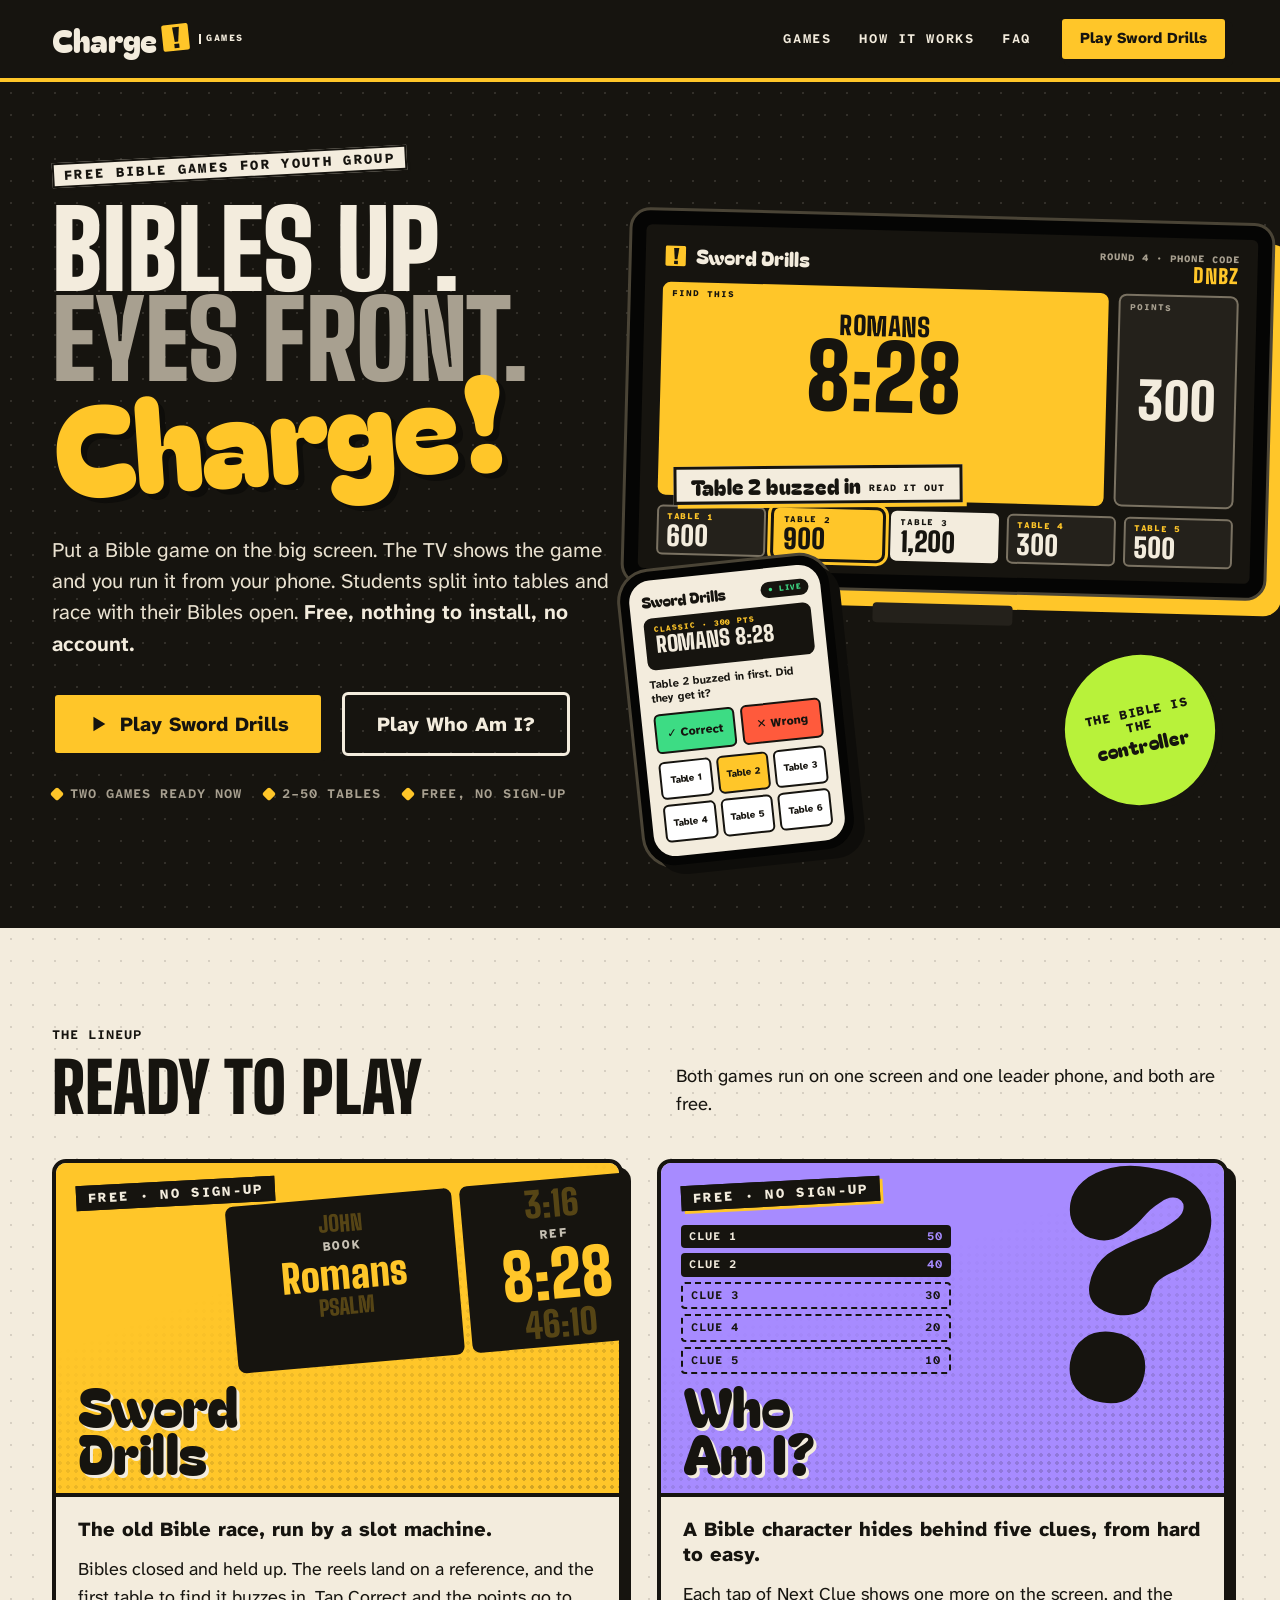
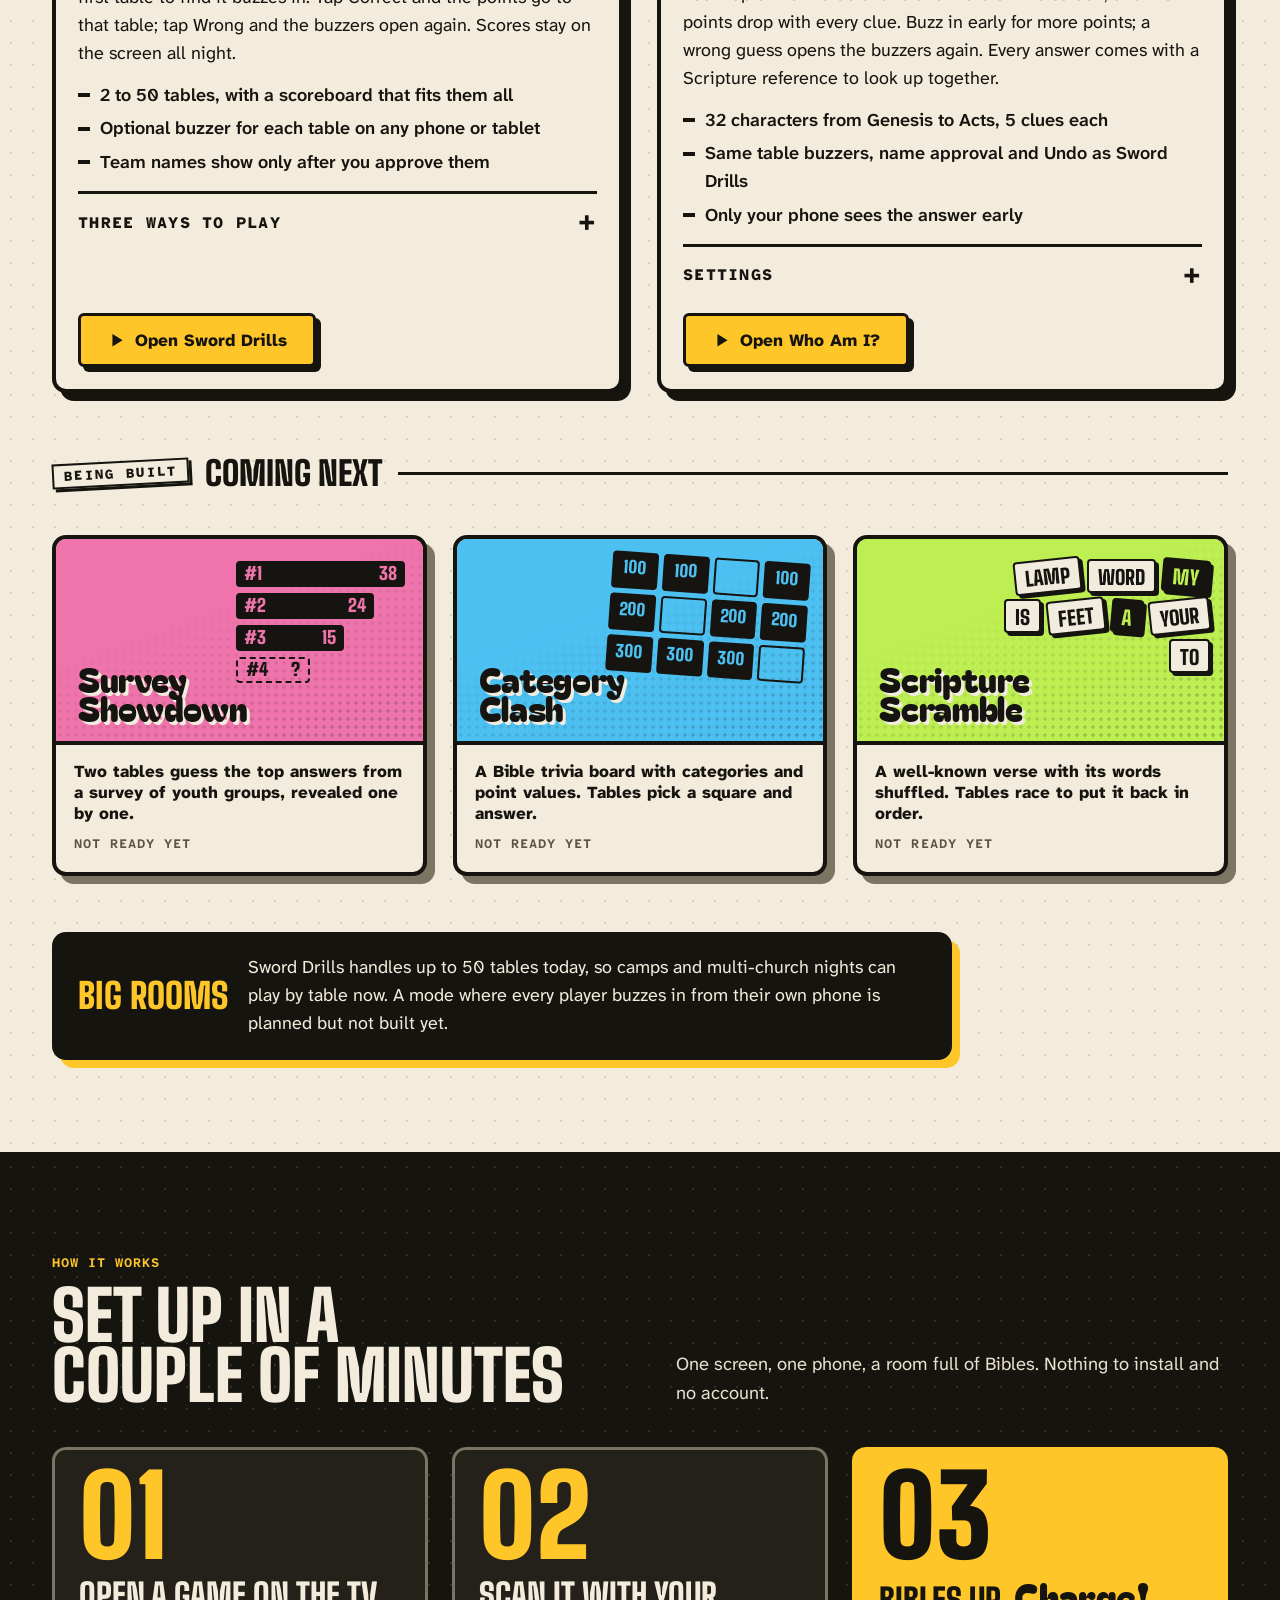
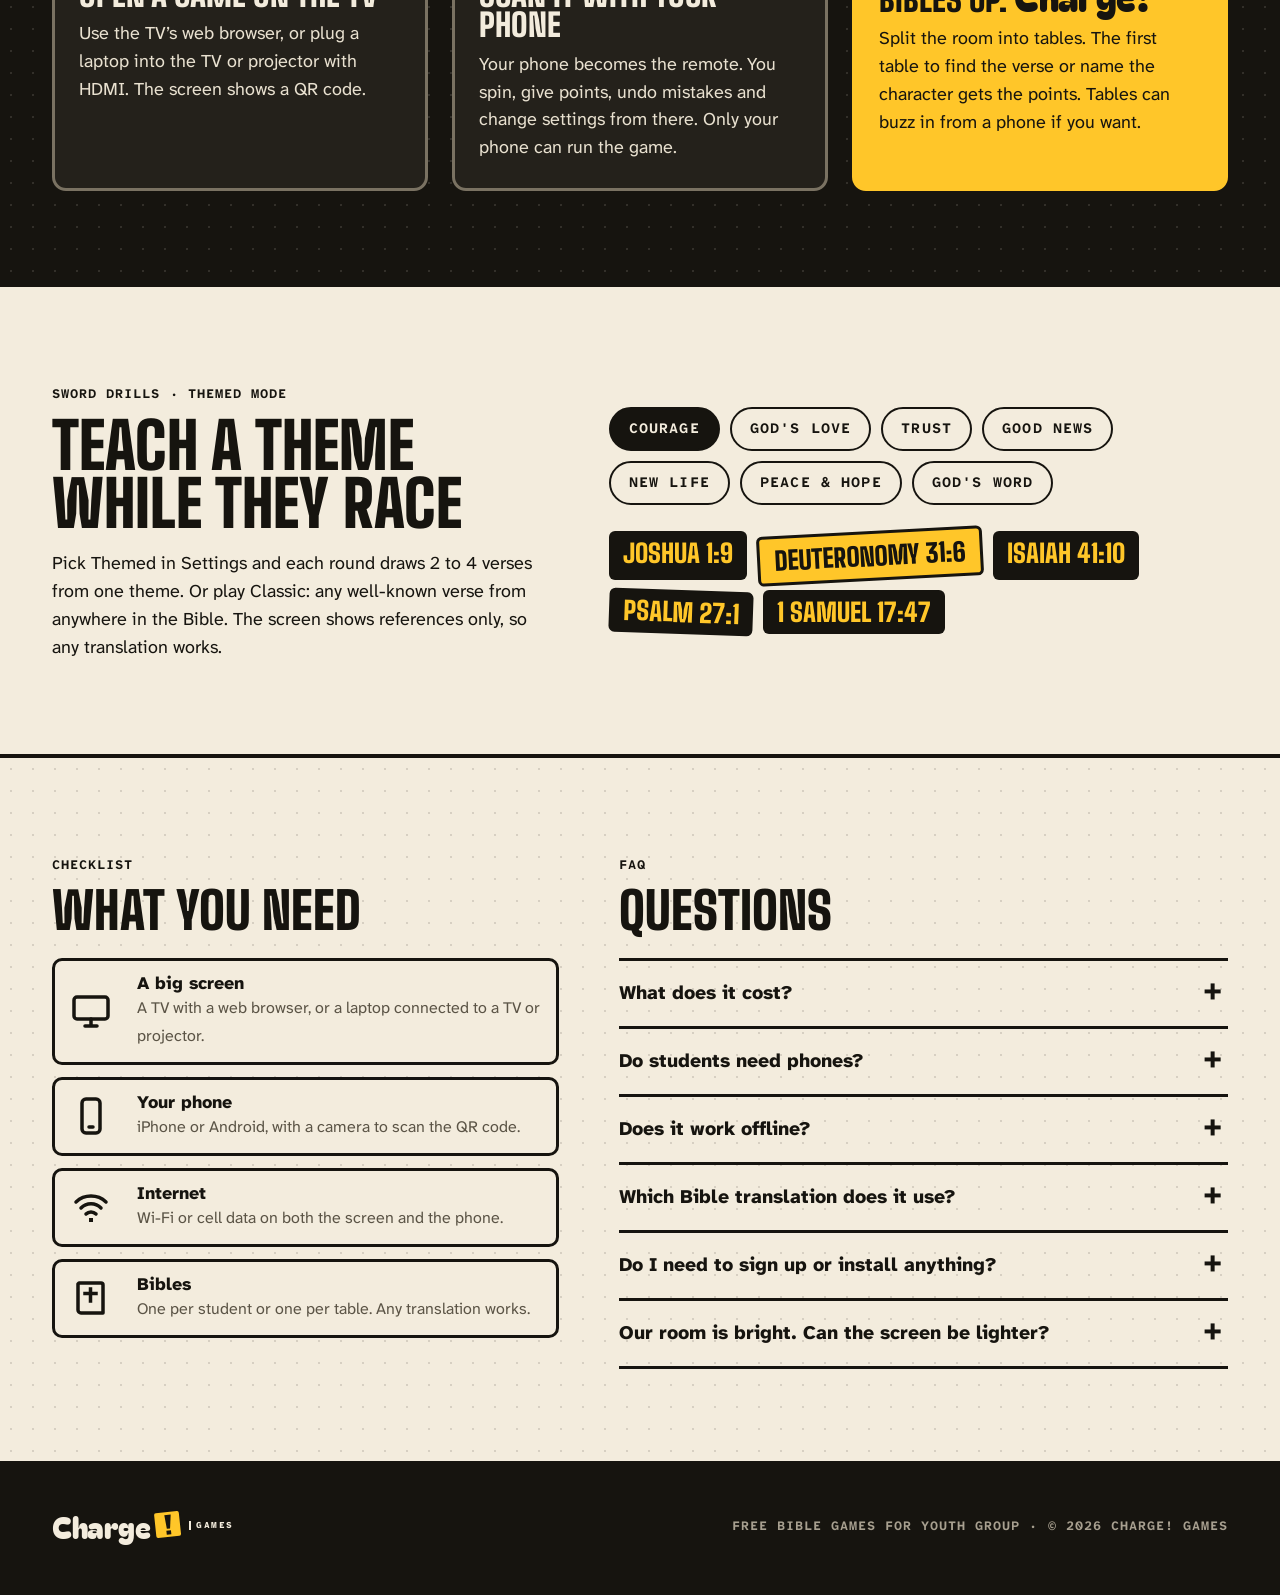
==== commit 8866266c: "Brand 2026: Loud covers, clear calls - New default look: Bagel Fat One shout, Big Shoulders display," ====
--- a/index.html
+++ b/index.html
@@ -22,282 +22,581 @@
   <link rel="apple-touch-icon" href="assets/apple-touch-icon.png">
   <link rel="preconnect" href="https://fonts.googleapis.com">
   <link rel="preconnect" href="https://fonts.gstatic.com" crossorigin>
-  <link rel="stylesheet" href="https://fonts.googleapis.com/css2?family=Anton&family=Public+Sans:wght@400;500;600;700;800;900&display=swap">
+  <link rel="stylesheet" href="https://fonts.googleapis.com/css2?family=Atkinson+Hyperlegible+Mono:wght@500;700;800&family=Atkinson+Hyperlegible+Next:ital,wght@0,400;0,500;0,700;0,800;1,400&family=Bagel+Fat+One&family=Big+Shoulders:opsz,wght@10..72,600..900&display=swap">
   <style>
-    /* Charge! Games: newsprint cream, warm black, one loud yellow. Flat colors, thick rules, no shadows that blur. */
-    :root { --paper: #F3ECDD; --paper2: #E6DCC6; --ink: #16140F; --acc: #FFC629; --red: #E5482F; --mute: #5B5446;
-      --disp: "Anton", Impact, "Arial Narrow", sans-serif; --body: "Public Sans", system-ui, -apple-system, "Segoe UI", Roboto, sans-serif; }
-    * { box-sizing: border-box; }
-    html { scroll-behavior: smooth; }
-    body { margin: 0; background: var(--paper); color: var(--ink); font: 400 18px/1.55 var(--body); -webkit-font-smoothing: antialiased; }
-    a { color: var(--ink); text-decoration-thickness: 2px; text-underline-offset: 3px; }
-    .wrap { max-width: 1180px; margin: 0 auto; padding: 0 28px; }
-    h1, h2, h3, .disp { font-family: var(--disp); font-weight: 400; font-synthesis: none; text-transform: uppercase; letter-spacing: .005em; line-height: .95; margin: 0; }
-    p { margin: 0 0 1em; }
-    :focus-visible { outline: 4px solid var(--ink); outline-offset: 3px; }
-    .lbl { font: 800 13px/1.2 var(--body); letter-spacing: .14em; text-transform: uppercase; }
-
-    /* header */
-    .top { border-bottom: 4px solid var(--ink); background: var(--paper); }
-    .top .wrap { display: flex; align-items: center; justify-content: space-between; gap: 16px; min-height: 76px; }
-    .wm { display: inline-flex; align-items: center; gap: 12px; text-decoration: none; color: var(--ink); min-height: 48px; }
-    .wm svg { width: 40px; height: 40px; flex: 0 0 auto; }
-    .wm span { font: 400 26px/1 var(--disp); letter-spacing: .02em; text-transform: uppercase; }
-    nav { display: flex; align-items: center; gap: 26px; }
-    nav a { font-weight: 700; font-size: 16px; text-decoration: none; }
-    nav a:hover { text-decoration: underline; }
-    .btn { display: inline-flex; align-items: center; justify-content: center; min-height: 52px; padding: 0 24px; border: 3px solid var(--ink); background: var(--ink); color: var(--paper);
-      font: 800 17px/1 var(--body); text-decoration: none; box-shadow: 5px 5px 0 var(--acc); transition: transform .08s, box-shadow .08s; }
-    .btn:hover { transform: translate(-2px,-2px); box-shadow: 7px 7px 0 var(--acc); }
-    .btn:active { transform: translate(3px,3px); box-shadow: 2px 2px 0 var(--acc); }
-    .btn.y { background: var(--acc); color: var(--ink); box-shadow: 5px 5px 0 var(--ink); }
-    .btn.y:hover { box-shadow: 7px 7px 0 var(--ink); } .btn.y:active { box-shadow: 2px 2px 0 var(--ink); }
-    .btn.o { background: transparent; color: var(--ink); box-shadow: none; }
-    .btn.o:hover { background: var(--paper2); transform: none; }
-    nav .btn { min-height: 46px; padding: 0 18px; font-size: 15px; box-shadow: 4px 4px 0 var(--acc); }
-
-    /* hero: big type on the left, a printed "tonight's game" card hanging off the right */
-    .hero { padding: 64px 0 76px; border-bottom: 4px solid var(--ink); overflow: hidden; }
-    .hero .wrap { display: grid; grid-template-columns: minmax(0, 1.35fr) minmax(0, 1fr); gap: 56px; align-items: center; }
-    .hero h1 { font-size: clamp(60px, 8.6vw, 128px); line-height: .92; }
-    .hero h1 em { font-style: normal; text-decoration: underline; text-decoration-color: var(--acc); text-decoration-thickness: .2em; text-underline-offset: -.06em; text-decoration-skip-ink: none; }
-    .hero .lede { font-size: 21px; max-width: 34em; margin: 28px 0 0; }
-    .hero .lede b { font-weight: 800; }
-    .ctas { display: flex; flex-wrap: wrap; gap: 16px 18px; margin-top: 30px; }
-    .price { margin-top: 22px; font-weight: 700; font-size: 16px; color: var(--mute); }
-
-    .ticket { background: var(--ink); color: var(--paper); border: 4px solid var(--ink); transform: rotate(2.2deg); box-shadow: 12px 12px 0 var(--acc); max-width: 440px; justify-self: end; width: 100%; }
-    .ticket .hd { display: flex; justify-content: space-between; align-items: baseline; padding: 14px 18px; border-bottom: 3px solid var(--paper); }
-    .ticket .hd .disp { font-size: 30px; }
-    .ticket .hd .lbl { color: var(--acc); }
-    .ticket .ref { background: var(--acc); color: var(--ink); margin: 18px; padding: 14px 18px 10px; display: flex; justify-content: space-between; align-items: end; gap: 12px; }
-    .ticket .ref small { display: block; font: 400 26px/1 var(--disp); }
-    .ticket .ref strong { display: block; font: 400 84px/.9 var(--disp); }
-    .ticket .ref .pts { font: 400 46px/1 var(--disp); }
-    .ticket .ref .pts i { display: block; font: 800 12px/1 var(--body); font-style: normal; letter-spacing: .14em; text-align: right; }
-    .ticket .tb { display: grid; grid-template-columns: repeat(3, 1fr); gap: 8px; padding: 0 18px 18px; }
-    .ticket .tb span { border: 2px solid #4A4436; padding: 8px 10px; font: 800 12px/1.2 var(--body); letter-spacing: .1em; }
-    .ticket .tb span b { display: block; font: 400 28px/1 var(--disp); letter-spacing: 0; margin-top: 4px; }
-    .ticket .tb span.on { background: var(--paper); color: var(--ink); border-color: var(--paper); outline: 3px solid var(--acc); outline-offset: 2px; }
-    .ticket .ft { border-top: 3px solid var(--paper); padding: 12px 18px; font-weight: 700; font-size: 15px; }
-    .ticket .ft b { color: var(--acc); }
-
-    /* sections */
-    .s { padding: 76px 0; border-bottom: 4px solid var(--ink); }
-    .s.dark { background: var(--ink); color: var(--paper); }
-    .s.dark a { color: var(--paper); }
-    .sh { display: grid; grid-template-columns: 300px minmax(0,1fr); gap: 40px; align-items: start; }
-    .sh > h2 { font-size: 56px; }
-    .sh > h2 .lbl { display: block; font-family: var(--body); margin-bottom: 14px; color: var(--mute); }
-    .s.dark .sh > h2 .lbl { color: var(--acc); }
-
-    /* how a night goes: numbered, ruled list (not an icon row) */
-    .steps { list-style: none; margin: 0; padding: 0; counter-reset: st; }
-    .steps li { counter-increment: st; display: grid; grid-template-columns: 88px minmax(0,1fr); gap: 20px; padding: 22px 0; border-top: 3px solid var(--ink); }
-    .steps li:last-child { border-bottom: 3px solid var(--ink); }
-    .steps li:before { content: counter(st); font: 400 72px/.85 var(--disp); }
-    .steps h3 { font-size: 30px; margin-bottom: 8px; }
-    .steps p { margin: 0; max-width: 40em; }
-
-    /* the two games */
-    .game { display: grid; grid-template-columns: minmax(0, 1.25fr) minmax(0, 1fr); border: 4px solid var(--ink); margin-top: 40px; background: var(--paper); }
-    .game + .game { margin-top: 34px; }
-    .game .main { padding: 34px 36px 36px; }
-    .game .side { padding: 34px 32px; background: var(--paper2); border-left: 4px solid var(--ink); }
-    .game.b { grid-template-columns: minmax(0, 1fr) minmax(0, 1.25fr); }
-    .game.b .main { order: 2; } .game.b .side { order: 1; border-left: 0; border-right: 4px solid var(--ink); }
-    .game h3 { font-size: clamp(54px, 6vw, 84px); }
-    .game .free { display: inline-block; background: var(--acc); border: 3px solid var(--ink); padding: 6px 10px; margin-bottom: 18px; transform: rotate(-2deg); }
-    .game .main > p { margin: 18px 0 0; max-width: 36em; }
-    .facts { margin: 20px 0 0; padding: 0; list-style: none; }
-    .facts li { padding: 9px 0 9px 26px; position: relative; font-weight: 600; border-top: 2px solid rgba(22,20,15,.18); }
-    .facts li:before { content: ""; position: absolute; left: 2px; top: 17px; width: 12px; height: 4px; background: var(--ink); }
-    .game .ctas { margin-top: 26px; }
-    .side .lbl { margin-bottom: 12px; color: var(--mute); }
-    .side dl { margin: 0; }
-    .side dt { font: 400 28px/1 var(--disp); text-transform: uppercase; margin-top: 18px; }
-    .side dt:first-of-type { margin-top: 0; }
-    .side dd { margin: 6px 0 0; font-size: 16px; }
-
-    /* later + needs: plain lists */
-    .two { display: grid; grid-template-columns: minmax(0,1fr) minmax(0,1fr); gap: 56px; }
-    .two h2 { font-size: 46px; margin-bottom: 20px; }
-    .plain { list-style: none; margin: 0; padding: 0; }
-    .plain li { padding: 16px 0; border-top: 2px solid rgba(243,236,221,.35); }
-    .plain li:last-child { border-bottom: 2px solid rgba(243,236,221,.35); }
-    .plain b { display: block; font-weight: 800; font-size: 19px; margin-bottom: 2px; }
-    .plain b i { font-style: normal; font-weight: 800; font-size: 12px; letter-spacing: .12em; text-transform: uppercase; color: var(--ink); background: var(--acc); padding: 2px 6px; margin-left: 8px; vertical-align: 2px; }
-    .plain span { opacity: .85; }
-    .note { margin-top: 44px; padding: 22px 26px; border: 3px solid var(--acc); max-width: 760px; }
-    .note b { color: var(--acc); }
-
-    /* faq */
-    .faq details { border-top: 3px solid var(--ink); }
-    .faq details:last-of-type { border-bottom: 3px solid var(--ink); }
-    .faq summary { cursor: pointer; list-style: none; padding: 20px 44px 20px 0; position: relative; font-weight: 800; font-size: 20px; }
-    .faq summary::-webkit-details-marker { display: none; }
-    .faq summary:after { content: "+"; position: absolute; right: 4px; top: 10px; font: 400 36px/1 var(--disp); }
-    .faq details[open] summary:after { content: "\2013"; }
-    .faq details p { margin: 0 0 22px; max-width: 46em; }
-
-    footer { padding: 34px 0 44px; }
-    footer .wrap { display: flex; justify-content: space-between; align-items: center; gap: 16px; flex-wrap: wrap; }
-    footer small { font-size: 15px; color: var(--mute); }
-
-    @media (max-width: 900px) {
-      .hero .wrap, .sh, .two, .game, .game.b { grid-template-columns: minmax(0,1fr); }
-      .ticket { justify-self: start; max-width: 420px; }
-      .game.b .main { order: 1; } .game.b .side { order: 2; }
-      .game .side, .game.b .side { border-left: 0; border-right: 0; border-top: 4px solid var(--ink); }
-      .sh { gap: 22px; }
-    }
-    @media (max-width: 640px) {
-      body { font-size: 17px; }
-      .wrap { padding: 0 18px; }
-      nav a:not(.btn) { display: none; }
-      .wm span { font-size: 22px; } .wm svg { width: 34px; height: 34px; }
-      .hero { padding: 40px 0 56px; }
-      .hero .wrap { gap: 46px; }
-      .hero .lede { font-size: 18px; }
-      .ticket { transform: rotate(1.5deg); box-shadow: 8px 8px 0 var(--acc); width: calc(100% - 8px); }
-      .ticket .ref strong { font-size: 64px; }
-      .s { padding: 54px 0; }
-      .sh > h2 { font-size: 44px; }
-      .steps li { grid-template-columns: 56px minmax(0,1fr); gap: 12px; }
-      .steps li:before { font-size: 52px; }
-      .steps h3 { font-size: 25px; }
-      .game .main, .game .side { padding: 26px 20px; }
-      .two { gap: 44px; }
-      .two h2 { font-size: 38px; }
-    }
-    @media (prefers-reduced-motion: reduce) { html { scroll-behavior: auto; } .btn { transition: none; } }
+/* =========================================================================
+   CHARGE! GAMES · brand tokens + components (brand 2026)
+   "Loud covers, clear calls."
+   Fonts (all SIL OFL, Google Fonts): Bagel Fat One (shout), Big Shoulders (display/numerals),
+   Atkinson Hyperlegible Next (text), Atkinson Hyperlegible Mono (labels).
+   ========================================================================= */
+
+:root {
+  /* core neutrals */
+  --ink: #16140F;        /* warm black: stage, text on light */
+  --deep: #0E0D0A;       /* deepest: big-screen surround */
+  --panel: #24211B;      /* raised panel on ink */
+  --panel-2: #322E26;
+  --rule: #7A7262;       /* UI borders on ink  (3.87:1 on ink) */
+  --rule-soft: #4A4436;  /* decorative hairlines only (1.9:1) */
+  --paper: #F3ECDD;      /* newsprint: phone + leader surfaces */
+  --paper-2: #E6DCC6;
+  --rule-light: #7D7563; /* UI borders on paper (3.88:1) */
+  --mute-d: #A8A090;     /* secondary text on ink  (7.10:1) */
+  --mute-l: #5B5446;     /* secondary text on paper (6.37:1) */
+  /* the one brand color */
+  --charge: #FFC629;     /* Charge Yellow: fills, highlights, the bang (11.71:1 with ink) */
+  --charge-deep: #7A5600;/* yellow-family TEXT on paper (5.65:1) */
+  /* game colors: always fills under ink text, never thin text on ink */
+  --g-sword: #FFC629;    --g-sword-deep: #7A5600;
+  --g-who: #A78BFF;      --g-who-deep: #5B3FD1;      /* 6.82:1 with ink */
+  --g-survey: #FF6FB0;   --g-survey-deep: #B0186A;   /* 7.14:1 */
+  --g-clash: #3CC4FF;    --g-clash-deep: #00658F;    /* 9.23:1 */
+  --g-scramble: #B8F23A; --g-scramble-deep: #3D6100; /* 13.85:1 */
+  /* status: always paired with a word + icon */
+  --go: #3DDC84;  --go-deep: #17703D;   /* Correct */
+  --no: #FF5A3C;  --no-deep: #B3261E;   /* Wrong (ink text on it: 5.94:1) */
+
+  /* type */
+  --f-shout: "Bagel Fat One", "Arial Rounded MT Bold", "Arial Black", sans-serif;
+  --f-disp: "Big Shoulders", "Arial Narrow", Impact, sans-serif;
+  --f-text: "Atkinson Hyperlegible Next", system-ui, -apple-system, "Segoe UI", Roboto, sans-serif;
+  --f-mono: "Atkinson Hyperlegible Mono", ui-monospace, "SF Mono", Menlo, Consolas, monospace;
+
+  /* scale (web, rem = 16px): 1.25 minor third up to display, then jumps */
+  --t-xs: .8125rem; --t-sm: .9375rem; --t-base: 1.125rem; --t-md: 1.375rem; --t-lg: 1.75rem;
+  --t-xl: 2.5rem; --t-2xl: 3.5rem; --t-3xl: 5rem; --t-4xl: clamp(4rem, 9vw, 9rem);
+
+  /* shape + depth: hard edges, hard shadows, no blur */
+  --r: 6px; --r-lg: 14px; --bw: 3px; --bw-lg: 4px;
+  --shadow: 5px 5px 0 var(--ink); --shadow-y: 5px 5px 0 var(--charge);
+
+  /* motion */
+  --e-land: cubic-bezier(.2,.9,.1,1);      /* things that arrive and stop */
+  --e-pop: cubic-bezier(.34,1.56,.64,1);   /* stickers, score pops (small overshoot) */
+  --d-tap: 110ms; --d-enter: 240ms; --d-pop: 420ms;
+}
+
+/* ---------- base ---------- */
+.cg * { box-sizing: border-box; }
+.cg { font: 400 var(--t-base)/1.55 var(--f-text); color: var(--ink); -webkit-font-smoothing: antialiased; }
+.cg :focus-visible { outline: 4px solid var(--charge); outline-offset: 3px; box-shadow: 0 0 0 7px var(--ink); }
+.shout { font-family: var(--f-shout); font-weight: 400; line-height: .9; letter-spacing: -.01em; }
+.disp { font-family: var(--f-disp); font-weight: 900; font-variation-settings: "opsz" 72; line-height: .9; text-transform: uppercase; letter-spacing: .005em; }
+.mono { font-family: var(--f-mono); font-weight: 700; text-transform: uppercase; letter-spacing: .08em; font-size: var(--t-xs); }
+.num { font-family: var(--f-disp); font-weight: 900; font-variant-numeric: tabular-nums lining-nums; }
+
+/* dotted grid (shared DNA with Stage Ready) */
+.dots-d { background-color: var(--ink); background-image: radial-gradient(rgba(243,236,221,.13) 1.1px, transparent 1.5px); background-size: 22px 22px; }
+.dots-l { background-color: var(--paper); background-image: radial-gradient(rgba(22,20,15,.13) 1.1px, transparent 1.5px); background-size: 22px 22px; }
+/* halftone (poster texture only) */
+.halftone { background-image: radial-gradient(rgba(22,20,15,.22) 30%, transparent 32%); background-size: 9px 9px; }
+
+/* ---------- logo ---------- */
+.wm { display: inline-flex; align-items: center; gap: .08em; text-decoration: none; color: inherit; font-size: 34px; line-height: 1; }
+.wm .word { font-family: var(--f-shout); letter-spacing: -.01em; }
+.wm .bang { width: .98em; height: .98em; transform: rotate(-6deg) translateY(-.04em); flex: 0 0 auto; }
+.wm .sub { font: 800 .3em/1 var(--f-mono); letter-spacing: .16em; margin-left: .55em; padding-left: .55em; border-left: 2px solid currentColor; align-self: center; }
+
+/* ---------- buttons ---------- */
+.btn { --bg: var(--charge); --fg: var(--ink); --sh: var(--ink);
+  display: inline-flex; align-items: center; justify-content: center; gap: .55em; min-height: 54px; padding: 0 26px;
+  background: var(--bg); color: var(--fg); border: var(--bw) solid var(--ink); border-radius: var(--r);
+  font: 800 1.0625rem/1 var(--f-text); text-decoration: none; cursor: pointer; box-shadow: 5px 5px 0 var(--sh);
+  transition: transform var(--d-tap) var(--e-land), box-shadow var(--d-tap) var(--e-land); }
+.btn:hover { transform: translate(-2px,-2px); box-shadow: 7px 7px 0 var(--sh); }
+.btn:active { transform: translate(4px,4px); box-shadow: 1px 1px 0 var(--sh); }
+.btn.ink { --bg: var(--ink); --fg: var(--paper); --sh: var(--charge); }
+.on-ink .btn.ink { border-color: var(--paper); }
+.btn.ghost { --bg: transparent; --fg: currentColor; box-shadow: none; border-color: currentColor; }
+.btn.ghost:hover { transform: none; background: rgba(127,127,127,.12); }
+.btn.lg { min-height: 64px; padding: 0 32px; font-size: 1.25rem; }
+.btn svg { width: 1.1em; height: 1.1em; }
+
+/* ---------- chips ---------- */
+.chip { display: inline-flex; align-items: center; gap: .45em; min-height: 36px; padding: 0 14px; border: 2px solid currentColor; border-radius: 999px;
+  font: 700 .8125rem/1 var(--f-mono); letter-spacing: .08em; text-transform: uppercase; background: transparent; color: inherit; }
+.chip.on { background: var(--ink); color: var(--paper); border-color: var(--ink); }
+.on-ink .chip.on { background: var(--charge); color: var(--ink); border-color: var(--charge); }
+.chip .sw { width: 12px; height: 12px; border-radius: 3px; background: var(--c, var(--charge)); border: 2px solid var(--ink); }
+
+/* ---------- stickers + tape ---------- */
+.sticker { display: inline-grid; place-items: center; align-content: center; text-align: center; width: 136px; height: 136px; padding: 14px; border-radius: 50%; background: var(--paper); color: var(--ink);
+  border: var(--bw) solid var(--ink); font: 800 .8rem/1.1 var(--f-mono); letter-spacing: .06em; text-transform: uppercase; transform: rotate(-12deg); box-shadow: 4px 4px 0 var(--ink); }
+.sticker b { display: block; font: 400 1.3rem/1 var(--f-shout); margin-top: 2px; letter-spacing: 0; text-transform: none; }
+.tape { display: inline-block; padding: .3em .7em .25em; background: var(--paper); color: var(--ink); font: 800 .85rem/1 var(--f-mono); letter-spacing: .1em; text-transform: uppercase;
+  transform: rotate(-3deg); box-shadow: 3px 3px 0 var(--ink); border: 2px solid var(--ink); }
+.tape.ink { background: var(--ink); color: var(--paper); box-shadow: 3px 3px 0 var(--charge); }
+
+/* ---------- game poster covers ---------- */
+.poster { --c: var(--charge); position: relative; overflow: hidden; background: var(--c); color: var(--ink); border-bottom: var(--bw-lg) solid var(--ink); aspect-ratio: 16 / 11; isolation: isolate; }
+.poster::before { content: ""; position: absolute; inset: 0; background-image: radial-gradient(rgba(22,20,15,.2) 28%, transparent 31%); background-size: 8px 8px; mask-image: linear-gradient(160deg, transparent 35%, #000 95%); -webkit-mask-image: linear-gradient(160deg, transparent 35%, #000 95%); z-index: -1; }
+.poster .ptitle { position: absolute; left: 22px; bottom: 18px; font: 400 clamp(2.4rem, 4.2vw, 3.6rem)/.86 var(--f-shout); color: var(--ink); text-shadow: 3px 3px 0 var(--paper); letter-spacing: -.01em; }
+.poster .ptag { position: absolute; top: 18px; left: 20px; }
+.p-who { --c: var(--g-who); } .p-survey { --c: var(--g-survey); } .p-clash { --c: var(--g-clash); } .p-scramble { --c: var(--g-scramble); }
+
+/* sword drills poster art: slot windows */
+.p-sword .reel { position: absolute; right: -5%; top: 8%; width: 74%; display: grid; grid-template-columns: 1.25fr 1fr; gap: 8px; transform: rotate(-5deg); }
+.p-sword .reel > div:first-child { font-size: clamp(1.7rem, 3.1vw, 2.9rem); padding-top: 14px; }
+.p-sword .reel > div { background: var(--ink); color: var(--charge); border-radius: 8px; padding: 6px 12px 2px; font: 900 clamp(2.6rem,5vw,4.6rem)/.95 var(--f-disp); font-variation-settings: "opsz" 72; text-align: center; overflow: hidden; position: relative; }
+.p-sword .reel > div::before, .p-sword .reel > div::after { content: attr(data-a); display: block; opacity: .28; font-size: .55em; line-height: 1.1; }
+.p-sword .reel > div::after { content: attr(data-b); }
+.p-sword .reel small { display: block; font: 800 .8rem/1 var(--f-mono); letter-spacing: .14em; color: var(--paper); opacity: .8; margin: 4px 0; }
+
+/* who am i poster art: big ? + clue ladder */
+.p-who .q { position: absolute; right: 2%; top: -14%; font: 400 clamp(13rem, 24vw, 19rem)/1 var(--f-shout); color: var(--ink); transform: rotate(9deg); }
+.p-who .ladder { position: absolute; left: 20px; top: 62px; display: grid; gap: 5px; width: 48%; }
+.p-who .ladder span { display: flex; justify-content: space-between; background: var(--ink); color: var(--paper); font: 700 .72rem/1 var(--f-mono); letter-spacing: .08em; padding: 6px 8px; border-radius: 4px; }
+.p-who .ladder span:nth-child(n+3) { background: transparent; color: var(--ink); border: 2px dashed var(--ink); }
+.p-who .ladder b { color: var(--g-who); } .p-who .ladder span:nth-child(n+3) b { color: var(--ink); }
+
+/* coming soon posters */
+.p-survey .bars { position: absolute; right: 18px; top: 22px; width: 46%; display: grid; gap: 6px; }
+.p-survey .bars i { display: flex; justify-content: space-between; height: 26px; align-items: center; padding: 0 8px; background: var(--ink); color: var(--g-survey); font: 900 1.1rem/1 var(--f-disp); font-style: normal; border-radius: 4px; }
+.p-survey .bars i:nth-child(2) { width: 82%; } .p-survey .bars i:nth-child(3) { width: 64%; } .p-survey .bars i:nth-child(4) { width: 44%; background: transparent; border: 2px dashed var(--ink); color: var(--ink); }
+.p-clash .board { position: absolute; right: 16px; top: 18px; display: grid; grid-template-columns: repeat(4, 1fr); gap: 5px; width: 54%; transform: rotate(4deg); }
+.p-clash .board i { background: var(--ink); color: var(--g-clash); font: 900 1.05rem/1 var(--f-disp); font-style: normal; text-align: center; padding: 8px 0; border-radius: 4px; }
+.p-clash .board i.x { background: transparent; border: 2px solid var(--ink); color: transparent; }
+.p-scramble .words { position: absolute; right: 14px; top: 20px; width: 60%; display: flex; flex-wrap: wrap; gap: 6px; justify-content: flex-end; }
+.p-scramble .words i { font: 900 1.25rem/1 var(--f-disp); font-style: normal; text-transform: uppercase; background: var(--paper); border: 2px solid var(--ink); padding: 6px 9px 4px; border-radius: 4px; box-shadow: 3px 3px 0 var(--ink); }
+.p-scramble .words i:nth-child(odd) { transform: rotate(-6deg); } .p-scramble .words i:nth-child(3n) { transform: rotate(5deg); background: var(--ink); color: var(--g-scramble); }
+
+/* ---------- game card ---------- */
+.gcard { display: flex; flex-direction: column; background: var(--paper); color: var(--ink); border: var(--bw-lg) solid var(--ink); border-radius: var(--r-lg); overflow: hidden; box-shadow: 8px 8px 0 var(--ink); }
+.gcard .body { padding: 20px 22px 22px; display: flex; flex-direction: column; gap: 14px; flex: 1; }
+.gcard .hook { font: 800 1.25rem/1.25 var(--f-text); margin: 0; }
+.gcard .meta { display: flex; flex-wrap: wrap; gap: 8px; }
+.gcard .acts { margin-top: auto; display: flex; gap: 12px; flex-wrap: wrap; align-items: center; }
+.gcard.soon { box-shadow: 8px 8px 0 var(--rule-light); }
+.gcard.soon .poster { filter: saturate(.85); }
+
+/* ---------- scoreboard tile (screen + web) ---------- */
+.tb { position: relative; background: var(--panel); color: var(--paper); border: 3px solid var(--rule); border-radius: 10px; padding: 10px 14px 8px; display: flex; flex-direction: column; justify-content: center; min-width: 0; }
+.tb .nm { font: 800 .9rem/1.1 var(--f-mono); letter-spacing: .08em; text-transform: uppercase; color: var(--charge); white-space: nowrap; overflow: hidden; text-overflow: ellipsis; }
+.tb .sc { font: 900 3rem/1 var(--f-disp); font-variation-settings: "opsz" 72; font-variant-numeric: tabular-nums; }
+.tb .rk { position: absolute; top: 8px; right: 10px; font: 800 .75rem/1 var(--f-mono); opacity: .75; }
+.tb.lead { background: var(--paper); color: var(--ink); border-color: var(--paper); } .tb.lead .nm { color: var(--ink); }
+.tb.buzz { background: var(--charge); color: var(--ink); border-color: var(--charge); box-shadow: 0 0 0 5px var(--deep), 0 0 0 10px var(--charge); animation: buzz 1s steps(1) infinite; } .tb.buzz .nm { color: var(--ink); }
+.tb.out { opacity: .5; } .tb.out .nm { text-decoration: line-through; }
+@keyframes buzz { 50% { box-shadow: 0 0 0 5px var(--deep), 0 0 0 10px var(--paper); } }  /* 1 Hz: far under WCAG 2.3.1's 3 flashes/s */
+
+@media (prefers-reduced-motion: reduce) {
+  .btn, .btn:hover, .btn:active { transition: none; transform: none; }
+  .tb.buzz { animation: none; box-shadow: 0 0 0 5px var(--deep), 0 0 0 10px var(--paper); }
+  * { scroll-behavior: auto !important; }
+}
+
+/* ===================== homepage ===================== */
+
+  body { margin: 0; background: var(--paper); }
+  .wrap { max-width: 1240px; margin: 0 auto; padding: 0 32px; }
+  a { color: inherit; }
+  /* header */
+  .top { background: var(--ink); color: var(--paper); border-bottom: 4px solid var(--charge); position: relative; z-index: 3; }
+  .top .wrap { display: flex; align-items: center; justify-content: space-between; min-height: 78px; gap: 20px; }
+  .top .wm { color: var(--paper); font-size: 32px; }
+  .top nav { display: flex; align-items: center; gap: 28px; }
+  .top nav a.l { font: 700 .82rem/1 var(--f-mono); letter-spacing: .12em; text-transform: uppercase; text-decoration: none; padding: 12px 0; }
+  .top nav a.l:hover { color: var(--charge); }
+  .top .btn { min-height: 46px; padding: 0 18px; font-size: .95rem; }
+
+  /* hero */
+  .hero { position: relative; color: var(--paper); overflow: hidden; border-bottom: 4px solid var(--ink); }
+  .hero .wrap { display: grid; grid-template-columns: minmax(0, 1.02fr) minmax(0, 1fr); gap: 40px; align-items: center; padding-top: 70px; padding-bottom: 120px; }
+  .hero .kick { margin-bottom: 26px; }
+  .hero h1 { margin: 0; font: 900 clamp(4.2rem, 8.4vw, 8.6rem)/.84 var(--f-disp); font-variation-settings: "opsz" 72; text-transform: uppercase; letter-spacing: -.005em; }
+  .hero h1 .dim { color: var(--mute-d); }
+  .hero h1 .shoutline { display: inline-block; margin-top: .08em; font: 400 1.18em/.8 var(--f-shout); text-transform: none; color: var(--charge); transform: rotate(-4deg); transform-origin: left; text-shadow: 6px 6px 0 var(--deep); letter-spacing: -.02em; }
+  .hero .lede { font-size: 1.3rem; line-height: 1.5; max-width: 31em; margin: 30px 0 0; color: #E9E1D0; }
+  .hero .lede b { color: var(--paper); }
+  .hero .ctas { display: flex; flex-wrap: wrap; gap: 16px 18px; margin-top: 32px; }
+  .hero .ctas .ghost { color: var(--paper); }
+  .proof { display: flex; flex-wrap: wrap; gap: 10px 22px; margin-top: 28px; color: var(--mute-d); }
+  .proof span { display: inline-flex; align-items: center; gap: 8px; }
+  .proof span::before { content: ""; width: 10px; height: 10px; background: var(--charge); border-radius: 2px; transform: rotate(45deg); }
+
+  /* devices */
+  .stage { position: relative; min-height: 520px; }
+  .tv { position: absolute; right: -40px; top: 0; width: 640px; background: #050504; border-radius: 18px; padding: 14px; box-shadow: 0 0 0 3px var(--rule-soft), 18px 18px 0 var(--charge); transform: rotate(1.5deg); }
+  .tv::after { content: ""; position: absolute; left: 50%; bottom: -34px; width: 140px; height: 20px; transform: translateX(-50%); background: var(--panel); border-radius: 4px; }
+  .scr { aspect-ratio: 16/9; background: var(--ink); border-radius: 6px; overflow: hidden; padding: 16px 18px 14px; display: grid; grid-template-rows: auto 1fr auto; gap: 10px; }
+  .scr .bar { display: flex; justify-content: space-between; align-items: center; }
+  .scr .bar .g { font: 400 1.25rem/1 var(--f-shout); color: var(--paper); display: flex; align-items: center; gap: 8px; }
+  .scr .bar .g svg { width: 24px; height: 24px; }
+  .scr .bar .code { font: 800 .62rem/1.1 var(--f-mono); letter-spacing: .1em; color: var(--mute-d); text-align: right; }
+  .scr .bar .code b { display: block; font: 900 1.25rem/1 var(--f-disp); color: var(--charge); letter-spacing: .06em; }
+  .scr .mid { display: grid; grid-template-columns: 1fr 120px; gap: 10px; }
+  .scr .ref { background: var(--charge); color: var(--ink); border-radius: 8px; display: flex; flex-direction: column; justify-content: flex-start; padding-top: 6%; align-items: center; position: relative; }
+  .scr .ref small { font: 900 1.6rem/1 var(--f-disp); text-transform: uppercase; letter-spacing: .02em; }
+  .scr .ref strong { font: 900 5.6rem/.86 var(--f-disp); font-variation-settings: "opsz" 72; }
+  .scr .ref .lab, .scr .pts .lab { position: absolute; top: 7px; left: 9px; font: 800 .55rem/1 var(--f-mono); letter-spacing: .12em; }
+  .scr .pts { position: relative; background: var(--panel); border: 2px solid var(--rule); border-radius: 8px; display: grid; place-items: center; color: var(--paper); font: 900 3.2rem/1 var(--f-disp); }
+  .scr .pts .lab { color: var(--mute-d); }
+  .scr .strip { display: grid; grid-template-columns: repeat(5, 1fr); gap: 8px; }
+  .scr .tb { padding: 5px 8px 4px; border-width: 2px; border-radius: 6px; }
+  .scr .tb .nm { font-size: .55rem; } .scr .tb .sc { font-size: 1.7rem; }
+  .scr .tb.buzz { box-shadow: 0 0 0 3px var(--ink), 0 0 0 6px var(--charge); animation: none; }
+  .scr .banner { position: absolute; }
+  .buzzflag { position: absolute; left: 30%; bottom: 84px; transform: translateX(-50%) rotate(-2deg); background: var(--paper); color: var(--ink); border: 3px solid var(--ink); padding: 6px 14px 4px; font: 400 1.35rem/1 var(--f-shout); white-space: nowrap; box-shadow: 4px 4px 0 var(--charge); }
+  .buzzflag small { font: 800 .6rem/1 var(--f-mono); letter-spacing: .1em; margin-left: 8px; vertical-align: 3px; }
+
+  .phone { position: absolute; left: -34px; bottom: -120px; width: 210px; background: #050504; border-radius: 30px; padding: 9px; transform: rotate(-6deg); box-shadow: 10px 10px 0 var(--deep), 0 0 0 3px var(--rule-soft); }
+  .phone .ps { background: var(--paper); color: var(--ink); border-radius: 22px; overflow: hidden; padding: 14px 12px 14px; display: grid; gap: 8px; }
+  .phone .ph { display: flex; justify-content: space-between; align-items: center; }
+  .phone .ph b { font: 400 .95rem/1 var(--f-shout); }
+  .phone .ph i { font: 800 .5rem/1 var(--f-mono); letter-spacing: .08em; background: var(--ink); color: var(--go); padding: 4px 7px; border-radius: 99px; font-style: normal; }
+  .phone .now { background: var(--ink); color: var(--paper); border-radius: 8px; padding: 8px 10px; }
+  .phone .now small { display: block; font: 800 .5rem/1 var(--f-mono); letter-spacing: .12em; color: var(--charge); }
+  .phone .now strong { font: 900 1.35rem/1 var(--f-disp); text-transform: uppercase; }
+  .phone .who { font: 700 .7rem/1.25 var(--f-text); }
+  .phone .judge { display: grid; grid-template-columns: 1fr 1fr; gap: 6px; }
+  .phone .judge span { display: grid; place-items: center; min-height: 40px; border: 2px solid var(--ink); border-radius: 6px; font: 800 .75rem/1 var(--f-text); }
+  .phone .judge .ok { background: var(--go); } .phone .judge .no { background: var(--no); }
+  .phone .tiles { display: grid; grid-template-columns: repeat(3, 1fr); gap: 5px; }
+  .phone .tiles span { min-height: 38px; display: grid; place-items: center; border: 2px solid var(--ink); border-radius: 6px; font: 800 .6rem/1.1 var(--f-text); text-align: center; background: #fff; }
+  .phone .tiles span.on { background: var(--charge); }
+  .hero .sticker { position: absolute; right: 10px; bottom: -70px; z-index: 2; width: 156px; height: 156px; padding: 18px; align-content: center; background: var(--g-scramble); font-size: .8rem; }
+  .hero .sticker b { font-size: 1.22rem; margin-top: 2px; }
+
+  /* sections */
+  .sec { padding: 92px 0; border-bottom: 4px solid var(--ink); }
+  .sh { display: flex; justify-content: space-between; align-items: end; gap: 30px; margin-bottom: 40px; flex-wrap: wrap; }
+  .sh h2 { margin: 10px 0 0; font: 900 clamp(3rem, 5.4vw, 4.8rem)/.88 var(--f-disp); font-variation-settings: "opsz" 72; text-transform: uppercase; }
+  .sh p { margin: 0; max-width: 30em; font-size: 1.15rem; }
+  .lineup { display: grid; grid-template-columns: repeat(2, minmax(0, 1fr)); gap: 34px; }
+  .lineup .gcard .poster { aspect-ratio: 16 / 9.5; }
+  .soonrow { display: grid; grid-template-columns: repeat(3, minmax(0, 1fr)); gap: 26px; margin-top: 44px; }
+  .soonrow .poster { aspect-ratio: 16 / 9; }
+  .soonrow .poster .ptitle { font-size: 2.1rem; }
+  .soonrow .gcard .body { padding: 16px 18px 18px; gap: 10px; }
+  .soonrow .hook { font-size: 1.05rem; }
+  .soonhead { display: flex; align-items: center; gap: 16px; margin-top: 64px; }
+  .soonhead h3 { margin: 0; font: 900 2.1rem/1 var(--f-disp); text-transform: uppercase; }
+  .soonhead::after { content: ""; flex: 1; height: 3px; background: var(--ink); }
+  .linkish { font: 800 1rem/1 var(--f-text); text-decoration: underline; text-decoration-thickness: 3px; text-underline-offset: 5px; text-decoration-color: var(--charge); }
+
+  /* how */
+  .how { color: var(--paper); }
+  .how .sh p { color: #E9E1D0; }
+  .steps { display: grid; grid-template-columns: repeat(3, minmax(0, 1fr)); gap: 24px; list-style: none; padding: 0; margin: 0; }
+  .steps li { background: var(--panel); border: 3px solid var(--rule); border-radius: 14px; padding: 22px 24px 26px; position: relative; }
+  .steps .n { font: 900 7rem/.8 var(--f-disp); font-variation-settings: "opsz" 72; color: var(--charge); display: block; margin-bottom: 18px; }
+  .steps h3 { margin: 0 0 10px; font: 900 2rem/.95 var(--f-disp); text-transform: uppercase; }
+  .steps p { margin: 0; color: #E9E1D0; }
+  .steps li:nth-child(3) { background: var(--charge); color: var(--ink); border-color: var(--charge); }
+  .steps li:nth-child(3) .n { color: var(--ink); } .steps li:nth-child(3) p { color: var(--ink); }
+  .steps li:nth-child(3) h3 .shout { font-size: 1.15em; text-transform: none; }
+
+  /* themes */
+  .themes { display: grid; grid-template-columns: minmax(0, .9fr) minmax(0, 1.1fr); gap: 50px; align-items: center; }
+  .chips { display: flex; flex-wrap: wrap; gap: 10px; }
+  .chips .chip { min-height: 44px; padding: 0 18px; font-size: .9rem; background: var(--paper); }
+  .chips .chip.on { background: var(--ink); }
+  .refs { margin-top: 26px; display: flex; flex-wrap: wrap; gap: 10px; }
+  .refs span { font: 900 1.6rem/1 var(--f-disp); text-transform: uppercase; background: var(--ink); color: var(--charge); padding: 10px 14px 8px; border-radius: 6px; }
+  .refs span:nth-child(2) { transform: rotate(-3deg); background: var(--charge); color: var(--ink); border: 3px solid var(--ink); }
+  .refs span:nth-child(4) { transform: rotate(2deg); }
+
+  /* need + faq */
+  .two { display: grid; grid-template-columns: minmax(0, 1fr) minmax(0, 1.2fr); gap: 60px; }
+  .two h2 { margin: 10px 0 24px; font: 900 3.2rem/.9 var(--f-disp); text-transform: uppercase; }
+  .need { list-style: none; padding: 0; margin: 0; display: grid; gap: 12px; }
+  .need li { display: grid; grid-template-columns: 52px 1fr; gap: 14px; align-items: center; background: var(--paper); border: 3px solid var(--ink); border-radius: 10px; padding: 12px 16px; }
+  .need li svg { width: 40px; height: 40px; }
+  .need b { display: block; font: 800 1.1rem/1.2 var(--f-text); }
+  .need span { color: var(--mute-l); font-size: 1rem; }
+  .faq details { border-top: 3px solid var(--ink); }
+  .faq details:last-child { border-bottom: 3px solid var(--ink); }
+  .faq summary { list-style: none; cursor: pointer; padding: 20px 50px 20px 0; position: relative; font: 800 1.2rem/1.3 var(--f-text); min-height: 48px; }
+  .faq summary::-webkit-details-marker { display: none; }
+  .faq summary::after { content: "+"; position: absolute; right: 6px; top: 12px; font: 900 2.2rem/1 var(--f-disp); }
+  .faq details[open] summary::after { content: "–"; }
+  .faq p { margin: 0 0 22px; max-width: 40em; }
+
+  footer { background: var(--ink); color: var(--paper); padding: 46px 0 54px; }
+  footer .wrap { display: flex; justify-content: space-between; align-items: center; gap: 20px; flex-wrap: wrap; }
+  footer .wm { font-size: 30px; }
+  footer small { color: var(--mute-d); font: 700 .8rem/1.4 var(--f-mono); letter-spacing: .08em; text-transform: uppercase; }
+
+  @media (max-width: 1100px) {
+    .tv { right: -20px; width: 560px; }
+  }
+  @media (max-width: 960px) {
+    .hero .wrap { grid-template-columns: minmax(0,1fr); padding-top: 44px; padding-bottom: 70px; gap: 30px; }
+    .stage { min-height: 0; }
+    .tv { position: relative; right: auto; width: 100%; transform: rotate(1deg); }
+    .phone { width: 150px; left: auto; right: -6px; bottom: -90px; border-radius: 22px; padding: 6px; }
+    .phone .ps { border-radius: 16px; padding: 10px 8px; gap: 6px; }
+    .phone .tiles { display: none; }
+    .hero .sticker { display: none; }
+    .lineup, .soonrow, .steps, .themes, .two { grid-template-columns: minmax(0,1fr); }
+    .soonrow { gap: 20px; }
+  }
+  @media (max-width: 640px) {
+    .wrap { padding: 0 18px; }
+    .top .wrap { min-height: 64px; }
+    .top .wm { font-size: 25px; } .top .wm .sub { display: none; }
+    .top nav a.l { display: none; }
+    .top .btn { min-height: 44px; padding: 0 14px; font-size: .9rem; }
+    .hero h1 { font-size: 4.1rem; }
+    .hero .lede { font-size: 1.12rem; }
+    .hero .ctas .btn { width: 100%; }
+    .scr { padding: 8px 9px 8px; gap: 6px; }
+    .scr .bar .g { font-size: .8rem; } .scr .bar .g svg { width: 16px; height: 16px; }
+    .scr .bar .code { font-size: .42rem; } .scr .bar .code b { font-size: .85rem; }
+    .scr .mid { grid-template-columns: 1fr 64px; gap: 6px; }
+    .scr .ref small { font-size: .85rem; } .scr .ref strong { font-size: 3rem; }
+    .scr .pts { font-size: 1.6rem; }
+    .scr .ref .lab, .scr .pts .lab { font-size: .38rem; top: 4px; left: 5px; }
+    .scr .strip { gap: 4px; grid-template-columns: repeat(4, 1fr); } .scr .strip .tb:nth-child(5) { display: none; }
+    .scr .tb { padding: 3px 5px 2px; } .scr .tb .nm { font-size: .38rem; } .scr .tb .sc { font-size: 1rem; }
+    .buzzflag { bottom: 40px; font-size: .85rem; padding: 4px 8px 3px; } .buzzflag small { display: none; }
+    .tv { padding: 7px; border-radius: 10px; box-shadow: 0 0 0 2px var(--rule-soft), 9px 9px 0 var(--charge); }
+    .tv::after { display: none; }
+    .phone { width: 116px; bottom: -96px; right: -6px; border-radius: 18px; padding: 5px; }
+    .phone .ps { padding: 8px 7px; gap: 5px; border-radius: 13px; } .phone .ph b { font-size: .7rem; } .phone .ph i { display: none; } .phone .now { padding: 5px 6px; } .phone .now small { font-size: .38rem; }
+    .hero .kick { font-size: .7rem; }
+    .buzzflag { left: 24%; bottom: 44px; }
+    .p-sword .reel { top: 26%; width: 70%; } .p-sword .reel > div { font-size: 1.9rem; } .p-sword .reel > div:first-child { font-size: 1.3rem; padding-top: 8px; }
+    .poster .ptitle { font-size: 2.3rem; }
+    .phone .now strong { font-size: .95rem; } .phone .who { font-size: .58rem; } .phone .judge span { min-height: 30px; font-size: .62rem; }
+    .sec { padding: 64px 0; }
+    .hero .wrap { padding-bottom: 110px; }
+    .sh h2 { font-size: 3rem; }
+    .gcard { box-shadow: 6px 6px 0 var(--ink); }
+    .steps .n { font-size: 5rem; }
+    .two h2 { font-size: 2.6rem; }
+  }
+
+  /* added for the live page */
+  .poster .ptitle { margin: 0; font-weight: 400; }
+  .gcard .desc { margin: 0; }
+  .gcard .facts { list-style: none; margin: 0; padding: 0; display: grid; gap: 6px; }
+  .gcard .facts li { position: relative; padding-left: 22px; font-weight: 600; }
+  .gcard .facts li::before { content: ""; position: absolute; left: 0; top: .62em; width: 12px; height: 4px; background: var(--ink); }
+  .gcard details { border-top: 3px solid var(--ink); padding-top: 4px; }
+  .gcard summary { cursor: pointer; list-style: none; min-height: 48px; display: flex; align-items: center; justify-content: space-between; font: 800 1rem/1.2 var(--f-mono); letter-spacing: .08em; text-transform: uppercase; }
+  .gcard summary::-webkit-details-marker { display: none; }
+  .gcard summary::after { content: "+"; font: 900 2rem/1 var(--f-disp); }
+  .gcard details[open] summary::after { content: "\2013"; }
+  .gcard dl { margin: 0 0 6px; display: grid; gap: 12px; }
+  .gcard dt { font: 900 1.5rem/1 var(--f-disp); text-transform: uppercase; }
+  .gcard dd { margin: 4px 0 0; }
+  .bigrooms { margin-top: 56px; display: grid; grid-template-columns: auto minmax(0,1fr); gap: 20px; align-items: center; background: var(--ink); color: var(--paper); border-radius: var(--r-lg); padding: 22px 26px; box-shadow: 8px 8px 0 var(--charge); max-width: 900px; }
+  .bigrooms b.k { font: 900 2.2rem/1 var(--f-disp); text-transform: uppercase; color: var(--charge); }
+  .bigrooms p { margin: 0; }
+  .refs { min-height: 56px; }
+  .chips .chip { cursor: pointer; }
+  .chips .chip:hover { background: var(--paper-2); } .chips .chip.on:hover { background: var(--ink); }
+  footer .made { display: block; margin-top: 4px; }
+  @media (max-width: 960px) { .bigrooms { grid-template-columns: minmax(0,1fr); gap: 10px; } }
+  @media (max-width: 640px) { .p-who .ladder { top: 54px; width: 46%; } .p-who .ladder span:nth-child(n+3) { display: none; } }
+
   </style>
 </head>
-<body>
+<body class="cg">
+
+<svg width="0" height="0" style="position:absolute" aria-hidden="true">
+  <symbol id="bang" viewBox="0 0 64 64"><rect x="3" y="3" width="58" height="58" rx="6" fill="#FFC629" stroke="#16140F" stroke-width="4"/><path d="M27 11h14l-4.5 30h-7z" fill="#16140F"/><rect x="28" y="45" width="10" height="9" fill="#16140F"/></symbol>
+  <symbol id="i-tv" viewBox="0 0 40 40"><rect x="3" y="6" width="34" height="22" rx="3" fill="none" stroke="currentColor" stroke-width="3.5"/><path d="M14 35h12M20 28v7" stroke="currentColor" stroke-width="3.5" stroke-linecap="round"/></symbol>
+  <symbol id="i-phone" viewBox="0 0 40 40"><rect x="11" y="3" width="18" height="34" rx="4" fill="none" stroke="currentColor" stroke-width="3.5"/><path d="M18 31h4" stroke="currentColor" stroke-width="3.5" stroke-linecap="round"/></symbol>
+  <symbol id="i-wifi" viewBox="0 0 40 40"><path d="M5 15a22 22 0 0 1 30 0M10 21a14 14 0 0 1 20 0M15 27a7 7 0 0 1 10 0" fill="none" stroke="currentColor" stroke-width="3.5" stroke-linecap="round"/><rect x="18" y="31" width="4" height="4" fill="currentColor"/></symbol>
+  <symbol id="i-bible" viewBox="0 0 40 40"><path d="M8 5h22a2 2 0 0 1 2 2v28H10a3 3 0 0 1-3-3V6z" fill="none" stroke="currentColor" stroke-width="3.5" stroke-linejoin="round"/><path d="M19.5 11v12M14 15.5h11" stroke="currentColor" stroke-width="3.5" stroke-linecap="square"/></symbol>
+  <symbol id="i-play" viewBox="0 0 24 24"><path d="M7 4l13 8-13 8z" fill="currentColor"/></symbol>
+</svg>
+
 <header class="top">
   <div class="wrap">
-    <a class="wm" href="./" aria-label="Charge! Games home"><svg viewBox="0 0 64 64" aria-hidden="true"><rect x="3" y="3" width="58" height="58" rx="3" fill="#FFC629" stroke="#16140F" stroke-width="4"/><path d="M27 11h14l-4.5 30h-7z" fill="#16140F"/><rect x="28" y="45" width="10" height="9" fill="#16140F"/></svg><span>Charge! Games</span></a>
+    <a class="wm" href="./" aria-label="Charge! Games home"><span class="word">Charge</span><svg class="bang" aria-hidden="true"><use href="#bang"/></svg><span class="sub">GAMES</span></a>
     <nav aria-label="Main">
-      <a href="#how">How it works</a><a href="#games">Games</a><a href="#faq">FAQ</a>
+      <a class="l" href="#games">Games</a><a class="l" href="#how">How it works</a><a class="l" href="#faq">FAQ</a>
       <a class="btn" href="sword-drills/">Play Sword Drills</a>
     </nav>
   </div>
 </header>
 
 <main>
-  <section class="hero">
+  <section class="hero dots-d">
     <div class="wrap">
       <div>
-        <p class="lbl">Free Bible games for youth group</p>
-        <h1>Put a Bible game on the <em>big screen.</em></h1>
-        <p class="lede">The TV shows the game. You run it from your phone. Students split into tables and race with their Bibles open. <b>Free, nothing to install, no account.</b></p>
-        <div class="ctas"><a class="btn y" href="sword-drills/">Play Sword Drills</a><a class="btn o" href="who-am-i/">Play Who Am I?</a></div>
-        <p class="price">Two games ready now. Both free.</p>
-      </div>
-      <div class="ticket" aria-hidden="true">
-        <div class="hd"><span class="disp">Sword Drills</span><span class="lbl">Round 4</span></div>
-        <div class="ref"><div><small>Romans</small><strong>8:28</strong></div><div class="pts">300<i>Points</i></div></div>
-        <div class="tb"><span>Table 1<b>600</b></span><span class="on">Table 2<b>900</b></span><span>Table 3<b>300</b></span></div>
-        <div class="ft"><b>Table 2</b> buzzed in first.</div>
+        <span class="tape kick">Free Bible games for youth group</span>
+        <h1>Bibles up.<br><span class="dim">Eyes front.</span><br><span class="shoutline">Charge!</span></h1>
+        <p class="lede">Put a Bible game on the big screen. The TV shows the game and you run it from your phone. Students split into tables and race with their Bibles open. <b>Free, nothing to install, no account.</b></p>
+        <div class="ctas">
+          <a class="btn lg" href="sword-drills/"><svg aria-hidden="true"><use href="#i-play"/></svg>Play Sword Drills</a>
+          <a class="btn lg ghost" href="who-am-i/">Play Who Am I?</a>
+        </div>
+        <div class="proof mono"><span>Two games ready now</span><span>2–50 tables</span><span>Free, no sign-up</span></div>
+      </div>
+
+      <div class="stage" aria-label="Preview: the big screen shows Romans 8:28 for 300 points and Table 2 has buzzed in; the leader's phone shows Correct and Wrong buttons.">
+        <div class="tv" aria-hidden="true">
+          <div class="scr">
+            <div class="bar"><span class="g"><svg><use href="#bang"/></svg>Sword Drills</span><span class="code">ROUND 4 · PHONE CODE<b>DNBZ</b></span></div>
+            <div class="mid">
+              <div class="ref"><span class="lab">FIND THIS</span><small>Romans</small><strong>8:28</strong></div>
+              <div class="pts"><span class="lab">POINTS</span>300</div>
+            </div>
+            <div class="strip">
+              <div class="tb"><span class="nm">Table 1</span><span class="sc">600</span></div>
+              <div class="tb buzz"><span class="nm">Table 2</span><span class="sc">900</span></div>
+              <div class="tb lead"><span class="nm">Table 3</span><span class="sc">1,200</span></div>
+              <div class="tb"><span class="nm">Table 4</span><span class="sc">300</span></div>
+              <div class="tb"><span class="nm">Table 5</span><span class="sc">500</span></div>
+            </div>
+          </div>
+          <div class="buzzflag">Table 2 buzzed in<small>READ IT OUT</small></div>
+        </div>
+        <div class="phone" aria-hidden="true">
+          <div class="ps">
+            <div class="ph"><b>Sword Drills</b><i>● LIVE</i></div>
+            <div class="now"><small>CLASSIC · 300 PTS</small><strong>Romans 8:28</strong></div>
+            <div class="who">Table 2 buzzed in first. Did they get it?</div>
+            <div class="judge"><span class="ok">✓ Correct</span><span class="no">✕ Wrong</span></div>
+            <div class="tiles"><span>Table 1</span><span class="on">Table 2</span><span>Table 3</span><span>Table 4</span><span>Table 5</span><span>Table 6</span></div>
+          </div>
+        </div>
+        <span class="sticker" aria-hidden="true"><span>The Bible is<br>the</span><b>controller</b></span>
       </div>
     </div>
   </section>
 
-  <section class="s" id="how">
-    <div class="wrap sh">
-      <h2><span class="lbl">How it works</span>Set up in a couple of minutes</h2>
+  <section class="sec dots-l" id="games">
+    <div class="wrap">
+      <div class="sh">
+        <div><span class="mono">The lineup</span><h2>Ready to play</h2></div>
+        <p>Both games run on one screen and one leader phone, and both are free.</p>
+      </div>
+      <div class="lineup">
+        <article class="gcard">
+          <div class="poster p-sword">
+            <span class="tape ink ptag">Free · no sign-up</span>
+            <div class="reel" aria-hidden="true">
+              <div data-a="JOHN" data-b="PSALM"><small>BOOK</small>Romans</div>
+              <div data-a="3:16" data-b="46:10"><small>REF</small>8:28</div>
+            </div>
+            <h3 class="ptitle">Sword<br>Drills</h3>
+          </div>
+          <div class="body">
+            <p class="hook">The old Bible race, run by a slot machine.</p>
+            <p class="desc">Bibles closed and held up. The reels land on a reference, and the first table to find it buzzes in. Tap Correct and the points go to that table; tap Wrong and the buzzers open again. Scores stay on the screen all night.</p>
+            <ul class="facts">
+              <li>2 to 50 tables, with a scoreboard that fits them all</li>
+              <li>Optional buzzer for each table on any phone or tablet</li>
+              <li>Team names show only after you approve them</li>
+            </ul>
+            <details>
+              <summary>Three ways to play</summary>
+              <dl>
+                <div><dt>Classic</dt><dd>Any well-known verse from anywhere in the Bible, with random point values and the occasional bonus.</dd></div>
+                <div><dt>Themed</dt><dd>Each round picks a theme, like Courage or God’s Love, and draws 2 to 4 verses from it.</dd></div>
+                <div><dt>Wildcard</dt><dd>1 to 6 verses at once for double points. Award each verse on its own, or save it for the final round.</dd></div>
+              </dl>
+            </details>
+            <div class="acts"><a class="btn" href="sword-drills/"><svg aria-hidden="true"><use href="#i-play"/></svg>Open Sword Drills</a></div>
+          </div>
+        </article>
+        <article class="gcard">
+          <div class="poster p-who">
+            <span class="tape ink ptag">Free · no sign-up</span>
+            <div class="ladder" aria-hidden="true">
+              <span>CLUE 1 <b>50</b></span><span>CLUE 2 <b>40</b></span><span>CLUE 3 <b>30</b></span><span>CLUE 4 <b>20</b></span><span>CLUE 5 <b>10</b></span>
+            </div>
+            <span class="q" aria-hidden="true">?</span>
+            <h3 class="ptitle">Who<br>Am I?</h3>
+          </div>
+          <div class="body">
+            <p class="hook">A Bible character hides behind five clues, from hard to easy.</p>
+            <p class="desc">Each tap of Next Clue shows one more on the screen, and the points drop with every clue. Buzz in early for more points; a wrong guess opens the buzzers again. Every answer comes with a Scripture reference to look up together.</p>
+            <ul class="facts">
+              <li>32 characters from Genesis to Acts, 5 clues each</li>
+              <li>Same table buzzers, name approval and Undo as Sword Drills</li>
+              <li>Only your phone sees the answer early</li>
+            </ul>
+            <details>
+              <summary>Settings</summary>
+              <dl>
+                <div><dt>Points</dt><dd>50, 40, 30, 20, 10 for clues 1 to 5. Or use hundreds, or a steep ladder that halves with each clue.</dd></div>
+                <div><dt>Rounds</dt><dd>5, 10, 15 or 20 characters, then final scores.</dd></div>
+                <div><dt>Mix</dt><dd>Whole Bible, Old Testament only or New Testament only. Use 3 or 4 clues for younger groups.</dd></div>
+              </dl>
+            </details>
+            <div class="acts"><a class="btn" href="who-am-i/"><svg aria-hidden="true"><use href="#i-play"/></svg>Open Who Am I?</a></div>
+          </div>
+        </article>
+      </div>
+
+      <div class="soonhead"><span class="tape">Being built</span><h3>Coming next</h3></div>
+      <div class="soonrow">
+        <article class="gcard soon">
+          <div class="poster p-survey"><div class="bars" aria-hidden="true"><i>#1 <span>38</span></i><i>#2 <span>24</span></i><i>#3 <span>15</span></i><i>#4 <span>?</span></i></div><h4 class="ptitle">Survey<br>Showdown</h4></div>
+          <div class="body"><p class="hook">Two tables guess the top answers from a survey of youth groups, revealed one by one.</p><span class="mono" style="color:var(--mute-l)">Not ready yet</span></div>
+        </article>
+        <article class="gcard soon">
+          <div class="poster p-clash"><div class="board" aria-hidden="true"><i>100</i><i>100</i><i class="x">.</i><i>100</i><i>200</i><i class="x">.</i><i>200</i><i>200</i><i>300</i><i>300</i><i>300</i><i class="x">.</i></div><h4 class="ptitle">Category<br>Clash</h4></div>
+          <div class="body"><p class="hook">A Bible trivia board with categories and point values. Tables pick a square and answer.</p><span class="mono" style="color:var(--mute-l)">Not ready yet</span></div>
+        </article>
+        <article class="gcard soon">
+          <div class="poster p-scramble"><div class="words" aria-hidden="true"><i>lamp</i><i>word</i><i>my</i><i>is</i><i>feet</i><i>a</i><i>your</i><i>to</i></div><h4 class="ptitle">Scripture<br>Scramble</h4></div>
+          <div class="body"><p class="hook">A well-known verse with its words shuffled. Tables race to put it back in order.</p><span class="mono" style="color:var(--mute-l)">Not ready yet</span></div>
+        </article>
+      </div>
+
+      <div class="bigrooms" id="big-events"><b class="k">Big rooms</b><p>Sword Drills handles up to 50 tables today, so camps and multi-church nights can play by table now. A mode where every player buzzes in from their own phone is planned but not built yet.</p></div>
+    </div>
+  </section>
+
+  <section class="sec how dots-d" id="how">
+    <div class="wrap">
+      <div class="sh">
+        <div><span class="mono" style="color:var(--charge)">How it works</span><h2>Set up in a<br>couple of minutes</h2></div>
+        <p>One screen, one phone, a room full of Bibles. Nothing to install and no account.</p>
+      </div>
       <ol class="steps">
-        <li><div><h3>Open a game on the TV</h3><p>Use the TV’s web browser, or plug a laptop into the TV or projector with HDMI. The screen shows a QR code.</p></div></li>
-        <li><div><h3>Scan it with your phone</h3><p>Your phone becomes the remote. You spin, give points, undo mistakes and change settings from there. Only your phone can run the game.</p></div></li>
-        <li><div><h3>Split the room into tables</h3><p>Bibles out, eyes on the screen. The first table to find the verse or name the character gets the points. Tables can buzz in from a phone if you want.</p></div></li>
+        <li><span class="n">01</span><h3>Open a game on the TV</h3><p>Use the TV’s web browser, or plug a laptop into the TV or projector with HDMI. The screen shows a QR code.</p></li>
+        <li><span class="n">02</span><h3>Scan it with your phone</h3><p>Your phone becomes the remote. You spin, give points, undo mistakes and change settings from there. Only your phone can run the game.</p></li>
+        <li><span class="n">03</span><h3>Bibles up. <span class="shout">Charge!</span></h3><p>Split the room into tables. The first table to find the verse or name the character gets the points. Tables can buzz in from a phone if you want.</p></li>
       </ol>
     </div>
   </section>
 
-  <section class="s" id="games">
-    <div class="wrap">
-      <div class="sh"><h2><span class="lbl">Games</span>Ready to play</h2><p style="margin:0;font-size:20px;max-width:30em;align-self:end">Both games run on one screen and one leader phone, and both are free.</p></div>
-
-      <article class="game">
-        <div class="main">
-          <span class="free lbl">Free · no sign-up</span>
-          <h3>Sword Drills</h3>
-          <p>The old Bible race, run by a slot machine. Bibles closed and held up. The reels land on a reference, and the first table to find it buzzes in. Tap Correct and the points go to that table; tap Wrong and the buzzers open again. Scores stay on the screen all night.</p>
-          <ul class="facts">
-            <li>2 to 50 tables, with a scoreboard that fits them all</li>
-            <li>Optional buzzer for each table on any phone or tablet</li>
-            <li>Team names show only after you approve them</li>
-          </ul>
-          <div class="ctas"><a class="btn" href="sword-drills/">Open Sword Drills</a></div>
+  <section class="sec">
+    <div class="wrap themes">
+      <div>
+        <span class="mono">Sword Drills · Themed mode</span>
+        <h2 style="margin:10px 0 18px;font:900 clamp(2.8rem,5vw,4.2rem)/.9 var(--f-disp);text-transform:uppercase">Teach a theme while they race</h2>
+        <p style="margin:0;max-width:30em">Pick Themed in Settings and each round draws 2 to 4 verses from one theme. Or play Classic: any well-known verse from anywhere in the Bible. The screen shows references only, so any translation works.</p>
+      </div>
+      <div>
+        <div class="chips" id="themes" role="group" aria-label="Sword Drills themes">
+          <button type="button" class="chip on" aria-pressed="true">Courage</button><button type="button" class="chip" aria-pressed="false">God's Love</button><button type="button" class="chip" aria-pressed="false">Trust</button><button type="button" class="chip" aria-pressed="false">Good News</button><button type="button" class="chip" aria-pressed="false">New Life</button><button type="button" class="chip" aria-pressed="false">Peace &amp; Hope</button><button type="button" class="chip" aria-pressed="false">God's Word</button>
         </div>
-        <div class="side">
-          <p class="lbl">Three ways to play</p>
-          <dl>
-            <dt>Classic</dt><dd>Any well-known verse from anywhere in the Bible, with random point values and the occasional bonus.</dd>
-            <dt>Themed</dt><dd>Each round picks a theme, like Courage or God’s Love, and draws 2 to 4 verses from it.</dd>
-            <dt>Wildcard</dt><dd>1 to 6 verses at once for double points. Award each verse on its own, or save it for the final round.</dd>
-          </dl>
-        </div>
-      </article>
-
-      <article class="game b">
-        <div class="main">
-          <span class="free lbl">Free · no sign-up</span>
-          <h3>Who Am I?</h3>
-          <p>A Bible character hides behind five clues, from hard to easy. Each tap of Next Clue shows one more on the screen, and the points drop with every clue. Buzz in early for more points; a wrong guess opens the buzzers again. Every answer comes with a Scripture reference to look up together.</p>
-          <ul class="facts">
-            <li>32 characters from Genesis to Acts, 5 clues each</li>
-            <li>Same table buzzers, name approval and Undo as Sword Drills</li>
-            <li>Only your phone sees the answer early</li>
-          </ul>
-          <div class="ctas"><a class="btn" href="who-am-i/">Open Who Am I?</a></div>
-        </div>
-        <div class="side">
-          <p class="lbl">Settings</p>
-          <dl>
-            <dt>Points</dt><dd>50, 40, 30, 20, 10 for clues 1 to 5. Or use hundreds, or a steep ladder that halves with each clue.</dd>
-            <dt>Rounds</dt><dd>5, 10, 15 or 20 characters, then final scores.</dd>
-            <dt>Mix</dt><dd>Whole Bible, Old Testament only or New Testament only. Use 3 or 4 clues for younger groups.</dd>
-          </dl>
-        </div>
-      </article>
+        <div class="refs" id="refs" aria-live="polite" aria-label="Verses in this theme"><span>Joshua 1:9</span><span>Deuteronomy 31:6</span><span>Isaiah 41:10</span><span>Psalm 27:1</span><span>1 Samuel 17:47</span></div>
+      </div>
     </div>
   </section>
 
-  <section class="s dark" id="next">
-    <div class="wrap">
-      <div class="two">
-        <div>
-          <h2>What you need</h2>
-          <ul class="plain">
-            <li><b>A big screen</b><span>A TV with a web browser, or a laptop connected to a TV or projector.</span></li>
-            <li><b>Your phone</b><span>iPhone or Android, with a camera to scan the QR code.</span></li>
-            <li><b>Internet</b><span>Wi-Fi or cell data on both the screen and the phone.</span></li>
-            <li><b>Bibles</b><span>One per student or one per table. Any translation works.</span></li>
-          </ul>
-        </div>
-        <div>
-          <h2>Being built</h2>
-          <ul class="plain">
-            <li><b>Survey Showdown <i>Not ready yet</i></b><span>Two tables guess the top answers from a survey of youth groups, revealed one by one.</span></li>
-            <li><b>Category Clash <i>Not ready yet</i></b><span>A Bible trivia board with categories and point values. Tables pick a square and answer.</span></li>
-            <li><b>Scripture Scramble <i>Not ready yet</i></b><span>A well-known verse with its words shuffled. Tables race to put it back in order.</span></li>
-          </ul>
-        </div>
-      </div>
-      <div class="note" id="big-events"><b>Big rooms.</b> Sword Drills handles up to 50 tables today, so camps and multi-church nights can play by table now. A mode where every player buzzes in from their own phone is planned but not built yet.</div>
-    </div>
-  </section>
-
-  <section class="s" id="faq">
-    <div class="wrap sh">
-      <h2><span class="lbl">FAQ</span>Questions</h2>
+  <section class="sec dots-l" id="faq">
+    <div class="wrap two">
+      <div>
+        <span class="mono">Checklist</span>
+        <h2>What you need</h2>
+        <ul class="need">
+          <li><svg aria-hidden="true"><use href="#i-tv"/></svg><div><b>A big screen</b><span>A TV with a web browser, or a laptop connected to a TV or projector.</span></div></li>
+          <li><svg aria-hidden="true"><use href="#i-phone"/></svg><div><b>Your phone</b><span>iPhone or Android, with a camera to scan the QR code.</span></div></li>
+          <li><svg aria-hidden="true"><use href="#i-wifi"/></svg><div><b>Internet</b><span>Wi-Fi or cell data on both the screen and the phone.</span></div></li>
+          <li><svg aria-hidden="true"><use href="#i-bible"/></svg><div><b>Bibles</b><span>One per student or one per table. Any translation works.</span></div></li>
+        </ul>
+      </div>
       <div class="faq">
+        <span class="mono">FAQ</span>
+        <h2>Questions</h2>
         <details><summary>What does it cost?</summary><p>Nothing. Sword Drills and Who Am I? are free to play, with no account. Paid subscriptions may come later for new games; these two are free today.</p></details>
         <details><summary>Do students need phones?</summary><p>No. Your phone runs the game, and students play with Bibles at their tables. If you like, each table can use one phone or tablet as its buzzer and send in a team name. Names show on the screen only after you approve them.</p></details>
         <details><summary>Does it work offline?</summary><p>No. The screen and the phone talk over the internet, so both need a connection (Wi-Fi or cell data). If the connection drops, scores are saved on the screen and the phone reconnects on its own.</p></details>
         <details><summary>Which Bible translation does it use?</summary><p>The games show references only (like “Romans 8:28”), never the verse text, so any translation your group reads works. Who Am I? clues are written in plain words, and its answer references follow the CSB.</p></details>
         <details><summary>Do I need to sign up or install anything?</summary><p>No. Open the game in a browser and scan the code.</p></details>
+        <details><summary>Our room is bright. Can the screen be lighter?</summary><p>Yes. In either game, open Settings on your phone and set Room lights to Lights on. The big screen switches to a light newsprint look that holds up in a bright room or on a weak projector. On the screen’s keyboard, press L.</p></details>
       </div>
     </div>
   </section>
@@ -305,9 +604,23 @@
 
 <footer>
   <div class="wrap">
-    <a class="wm" href="./" aria-label="Charge! Games home"><svg viewBox="0 0 64 64" aria-hidden="true"><rect x="3" y="3" width="58" height="58" rx="3" fill="#FFC629" stroke="#16140F" stroke-width="4"/><path d="M27 11h14l-4.5 30h-7z" fill="#16140F"/><rect x="28" y="45" width="10" height="9" fill="#16140F"/></svg><span>Charge! Games</span></a>
-    <small>© 2026 Charge! Games · Free Bible games for youth group</small>
+    <a class="wm" href="./" aria-label="Charge! Games home"><span class="word">Charge</span><svg class="bang" aria-hidden="true"><use href="#bang"/></svg><span class="sub">GAMES</span></a>
+    <small>Free Bible games for youth group · © 2026 Charge! Games</small>
   </div>
 </footer>
+<script src="sword-drills/verses.js"></script>
+<script>
+  /* Themed mode preview: the real Sword Drills themes (sword-drills/verses.js), five references each */
+  (function () {
+    var T = window.SD_THEMES, box = document.getElementById("themes"), refs = document.getElementById("refs");
+    if (!T || !box) return;
+    box.addEventListener("click", function (e) {
+      var b = e.target.closest("button"); if (!b) return;
+      var t = T.filter(function (x) { return x.name === b.textContent; })[0]; if (!t) return;
+      [].forEach.call(box.children, function (c) { var on = c === b; c.classList.toggle("on", on); c.setAttribute("aria-pressed", on ? "true" : "false"); });
+      refs.innerHTML = t.refs.slice(0, 5).map(function (r) { return "<span>" + r.replace(/&/g, "&amp;").replace(/</g, "&lt;") + "</span>"; }).join("");
+    });
+  })();
+</script>
 </body>
 </html>
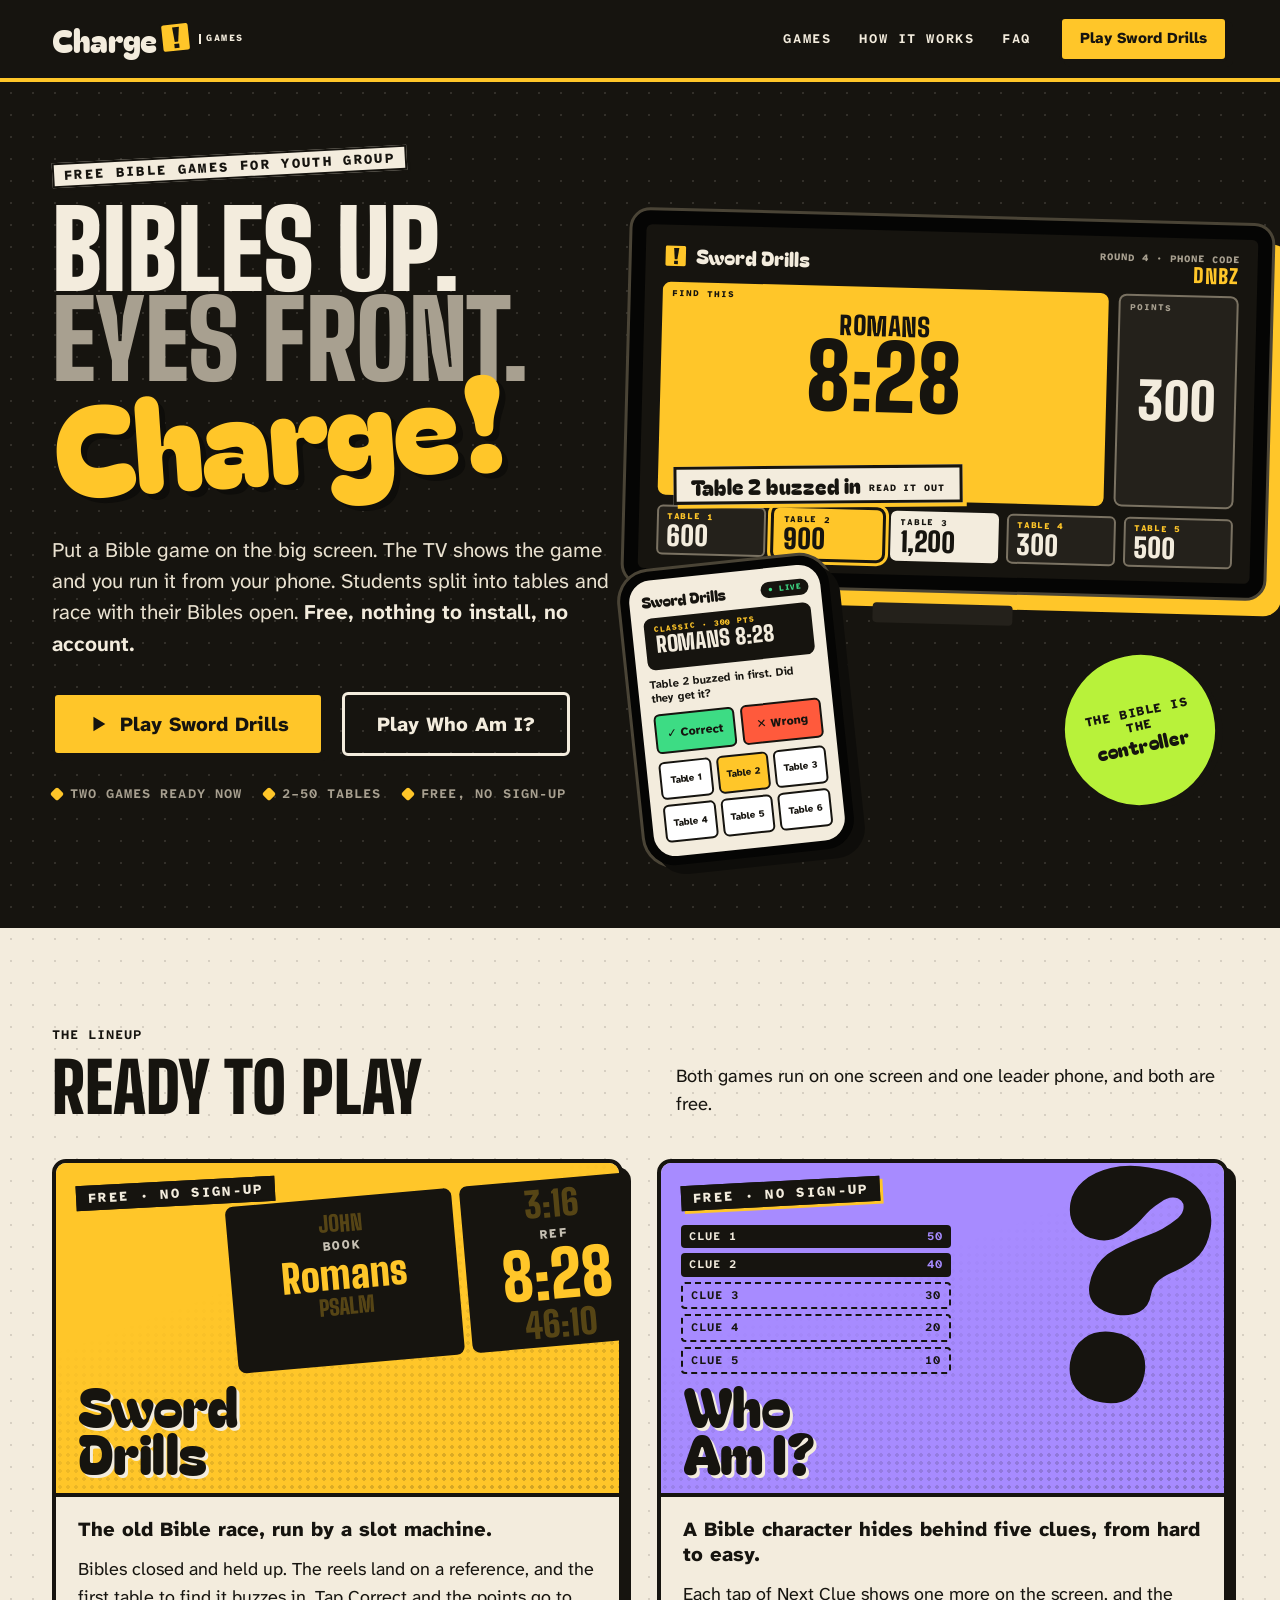
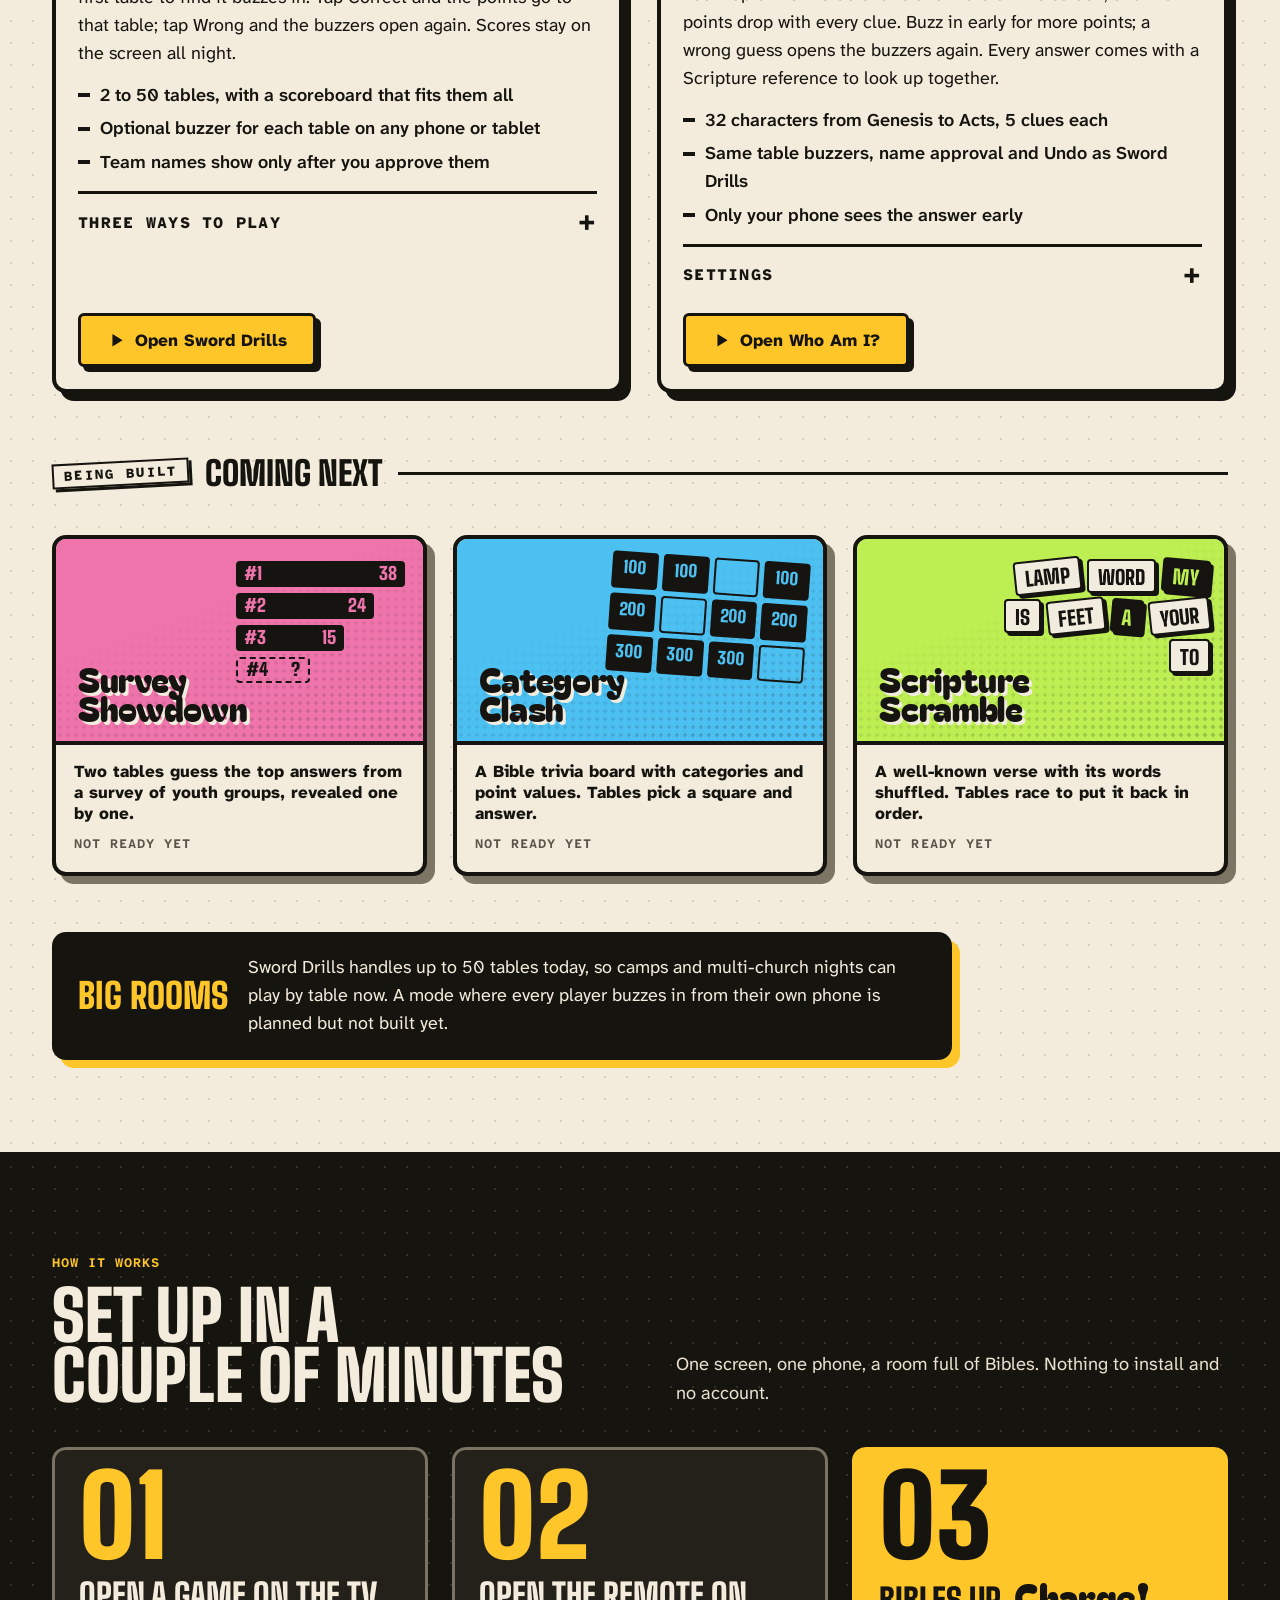
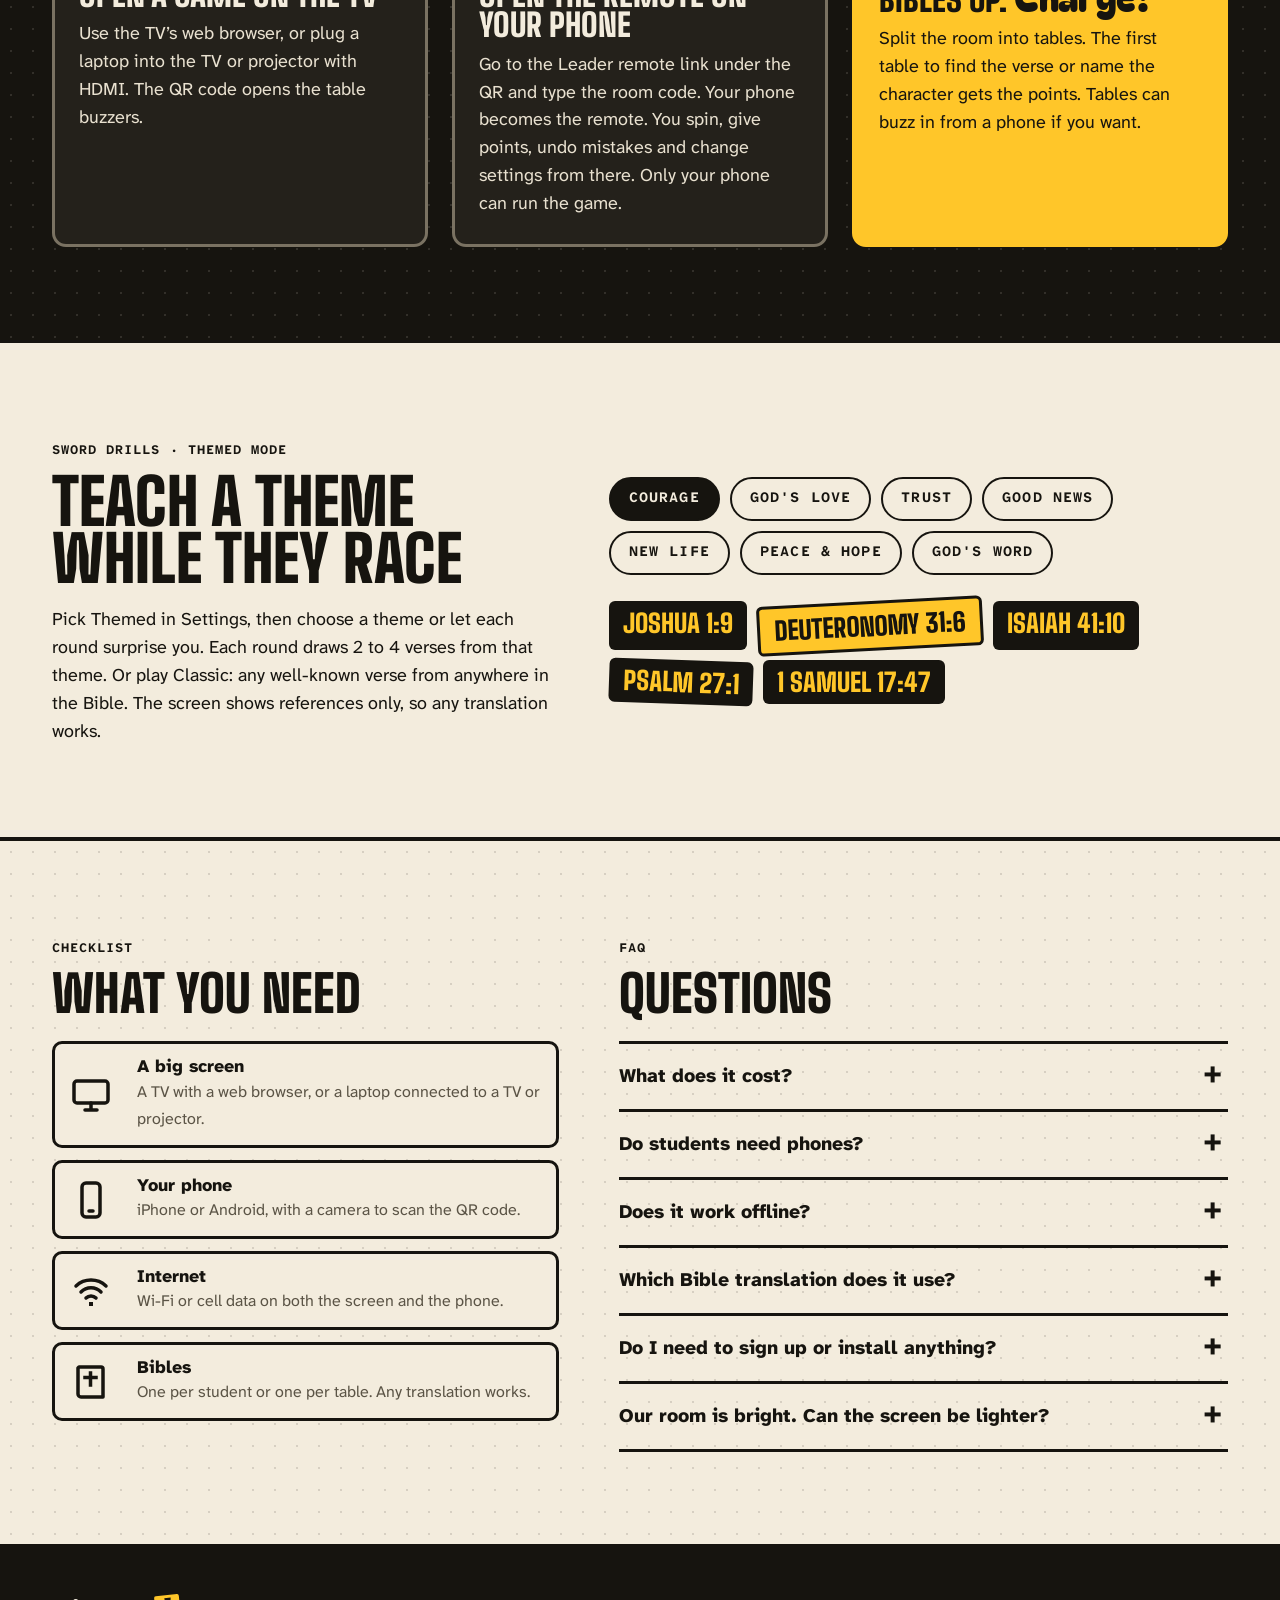
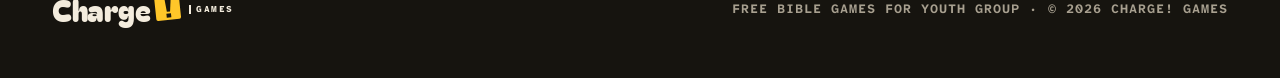
==== commit c21b5f74: "Theme picker for Themed mode (remote + screen settings); screen QR opens table buzzers - Sword Drill" ====
--- a/index.html
+++ b/index.html
@@ -12,11 +12,16 @@
   <meta property="og:title" content="Charge! Games · Big-screen Bible games for youth groups">
   <meta property="og:description" content="Free Bible games for youth group. The TV shows the game, the leader runs it from a phone. No app, no account.">
   <meta property="og:url" content="https://pastorontherun.github.io/charge-games/">
-  <meta property="og:image" content="https://pastorontherun.github.io/charge-games/assets/og.png">
+  <meta property="og:image" content="https://pastorontherun.github.io/charge-games/assets/og.png?v=2026">
+  <meta property="og:image:type" content="image/png">
   <meta property="og:image:width" content="1200">
   <meta property="og:image:height" content="630">
-  <meta property="og:image:alt" content="Charge! Games: big-screen Bible games your youth group plays from their tables">
+  <meta property="og:image:alt" content="Charge! Games. Bibles up. Eyes front. Charge! Free big-screen Bible games for youth group: a Sword Drills screen showing Romans 8:28 and Lions buzzed in.">
   <meta name="twitter:card" content="summary_large_image">
+  <meta name="twitter:title" content="Charge! Games · Big-screen Bible games for youth groups">
+  <meta name="twitter:description" content="Free Bible games for youth group. The TV shows the game, the leader runs it from a phone. No app, no account.">
+  <meta name="twitter:image" content="https://pastorontherun.github.io/charge-games/assets/og.png?v=2026">
+  <meta name="twitter:image:alt" content="Charge! Games: Bibles up. Eyes front. Charge! A Sword Drills screen showing Romans 8:28.">
   <link rel="icon" type="image/svg+xml" href="assets/favicon.svg">
   <link rel="icon" type="image/png" sizes="32x32" href="assets/favicon-32.png">
   <link rel="apple-touch-icon" href="assets/apple-touch-icon.png">
@@ -553,8 +558,8 @@
         <p>One screen, one phone, a room full of Bibles. Nothing to install and no account.</p>
       </div>
       <ol class="steps">
-        <li><span class="n">01</span><h3>Open a game on the TV</h3><p>Use the TV’s web browser, or plug a laptop into the TV or projector with HDMI. The screen shows a QR code.</p></li>
-        <li><span class="n">02</span><h3>Scan it with your phone</h3><p>Your phone becomes the remote. You spin, give points, undo mistakes and change settings from there. Only your phone can run the game.</p></li>
+        <li><span class="n">01</span><h3>Open a game on the TV</h3><p>Use the TV’s web browser, or plug a laptop into the TV or projector with HDMI. The QR code opens the table buzzers.</p></li>
+        <li><span class="n">02</span><h3>Open the remote on your phone</h3><p>Go to the Leader remote link under the QR and type the room code. Your phone becomes the remote. You spin, give points, undo mistakes and change settings from there. Only your phone can run the game.</p></li>
         <li><span class="n">03</span><h3>Bibles up. <span class="shout">Charge!</span></h3><p>Split the room into tables. The first table to find the verse or name the character gets the points. Tables can buzz in from a phone if you want.</p></li>
       </ol>
     </div>
@@ -565,7 +570,7 @@
       <div>
         <span class="mono">Sword Drills · Themed mode</span>
         <h2 style="margin:10px 0 18px;font:900 clamp(2.8rem,5vw,4.2rem)/.9 var(--f-disp);text-transform:uppercase">Teach a theme while they race</h2>
-        <p style="margin:0;max-width:30em">Pick Themed in Settings and each round draws 2 to 4 verses from one theme. Or play Classic: any well-known verse from anywhere in the Bible. The screen shows references only, so any translation works.</p>
+        <p style="margin:0;max-width:30em">Pick Themed in Settings, then choose a theme or let each round surprise you. Each round draws 2 to 4 verses from that theme. Or play Classic: any well-known verse from anywhere in the Bible. The screen shows references only, so any translation works.</p>
       </div>
       <div>
         <div class="chips" id="themes" role="group" aria-label="Sword Drills themes">
